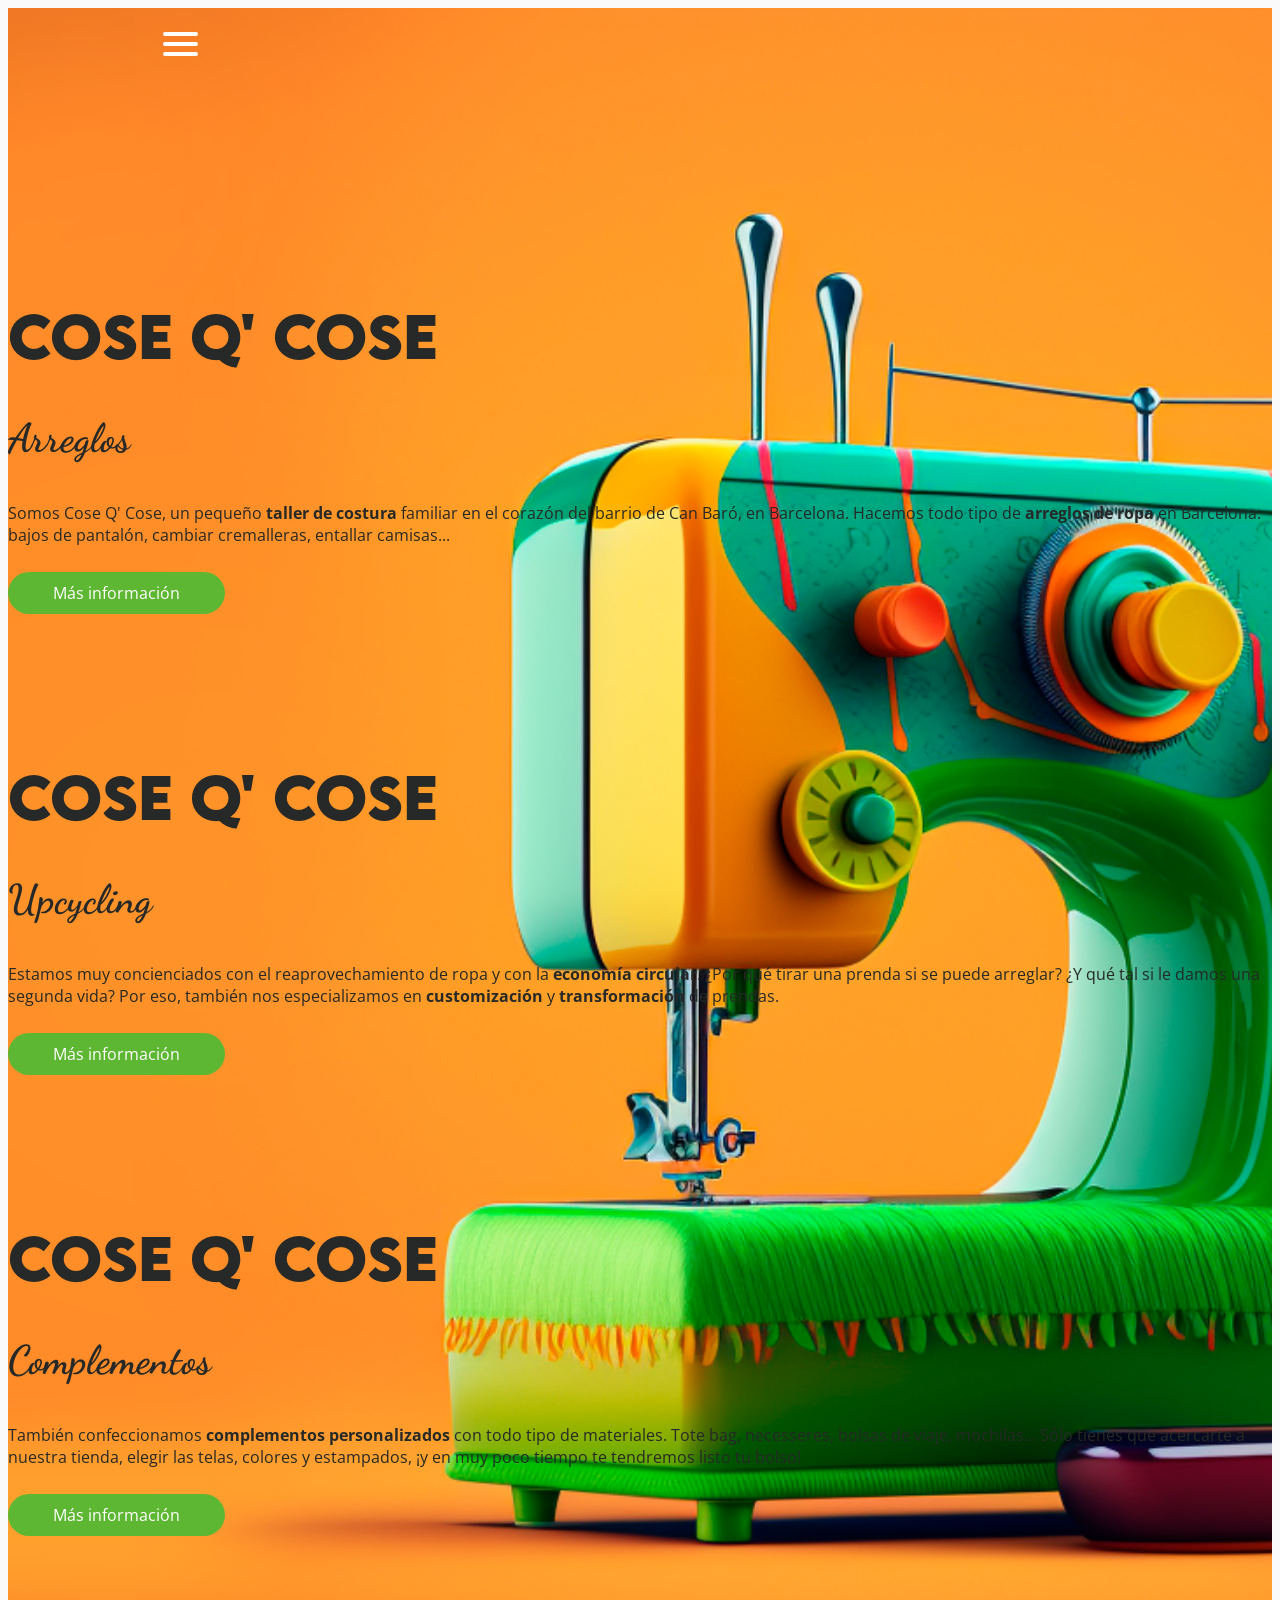
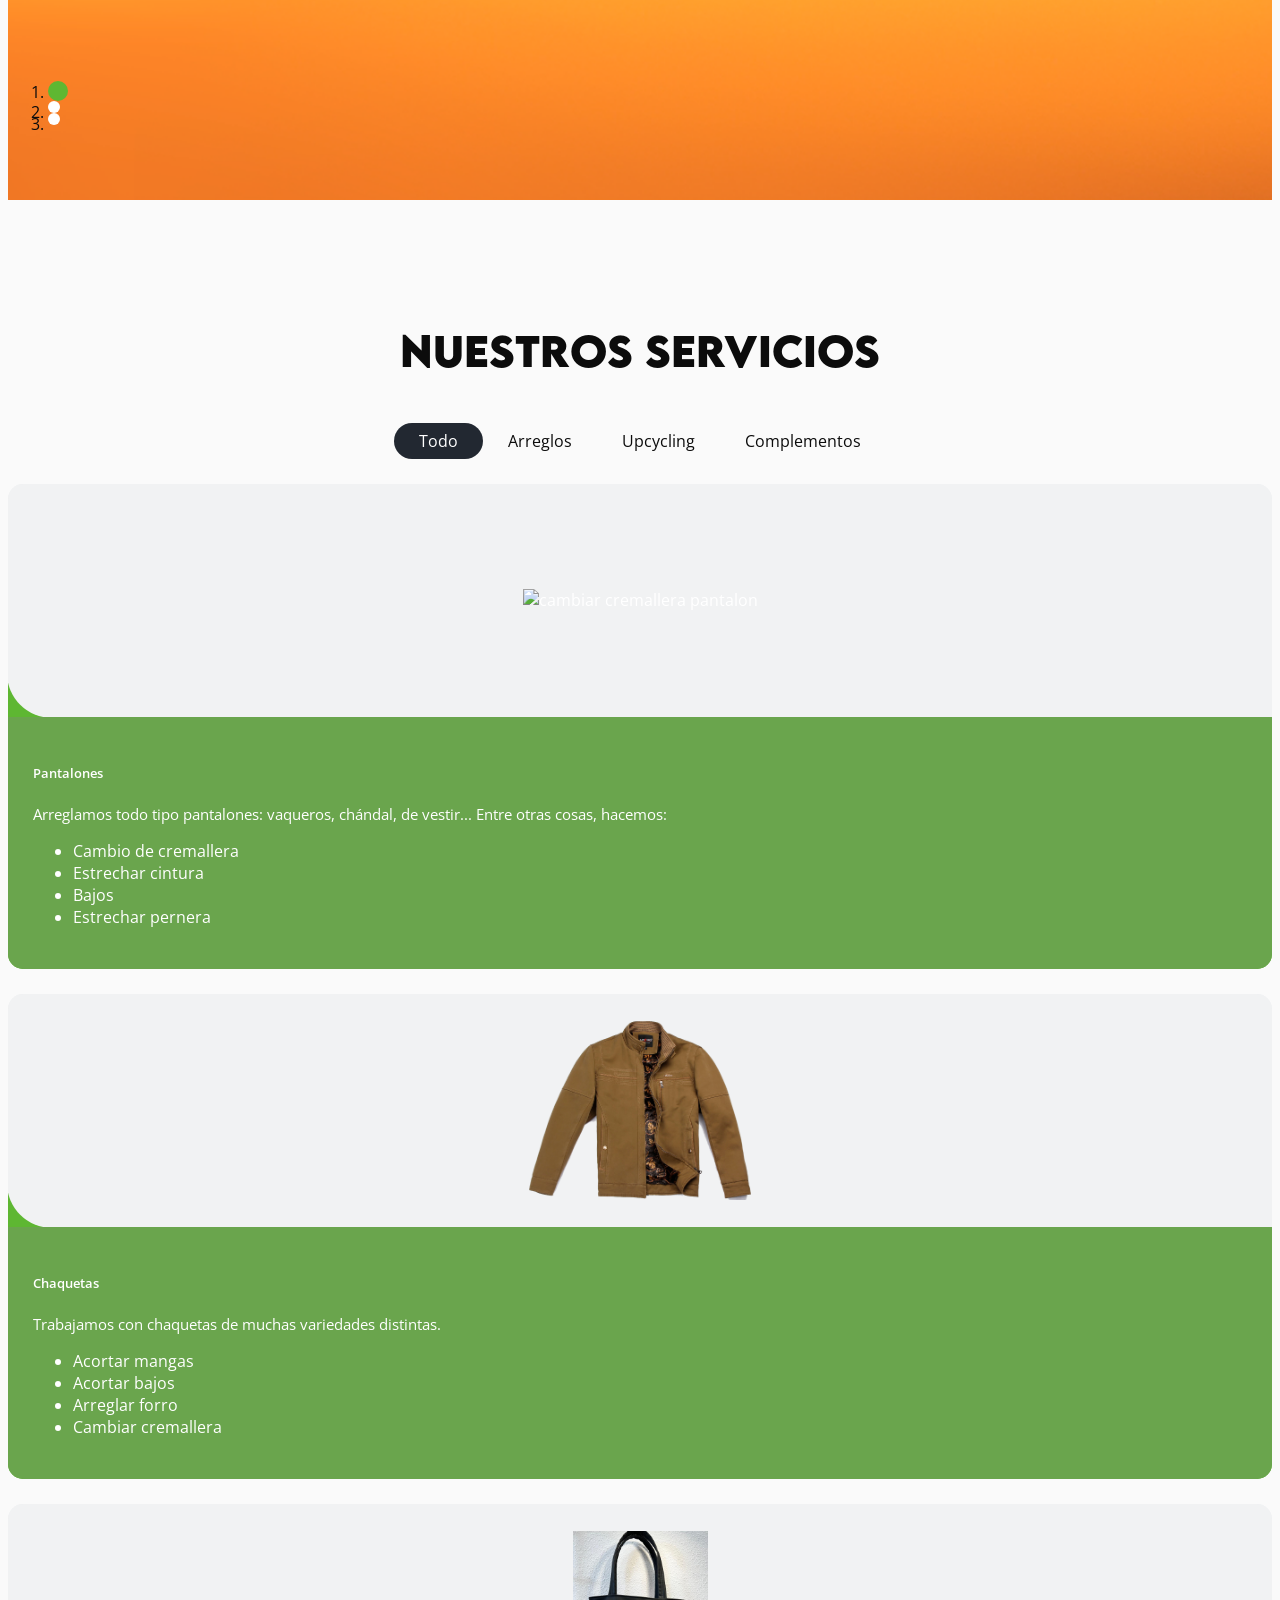
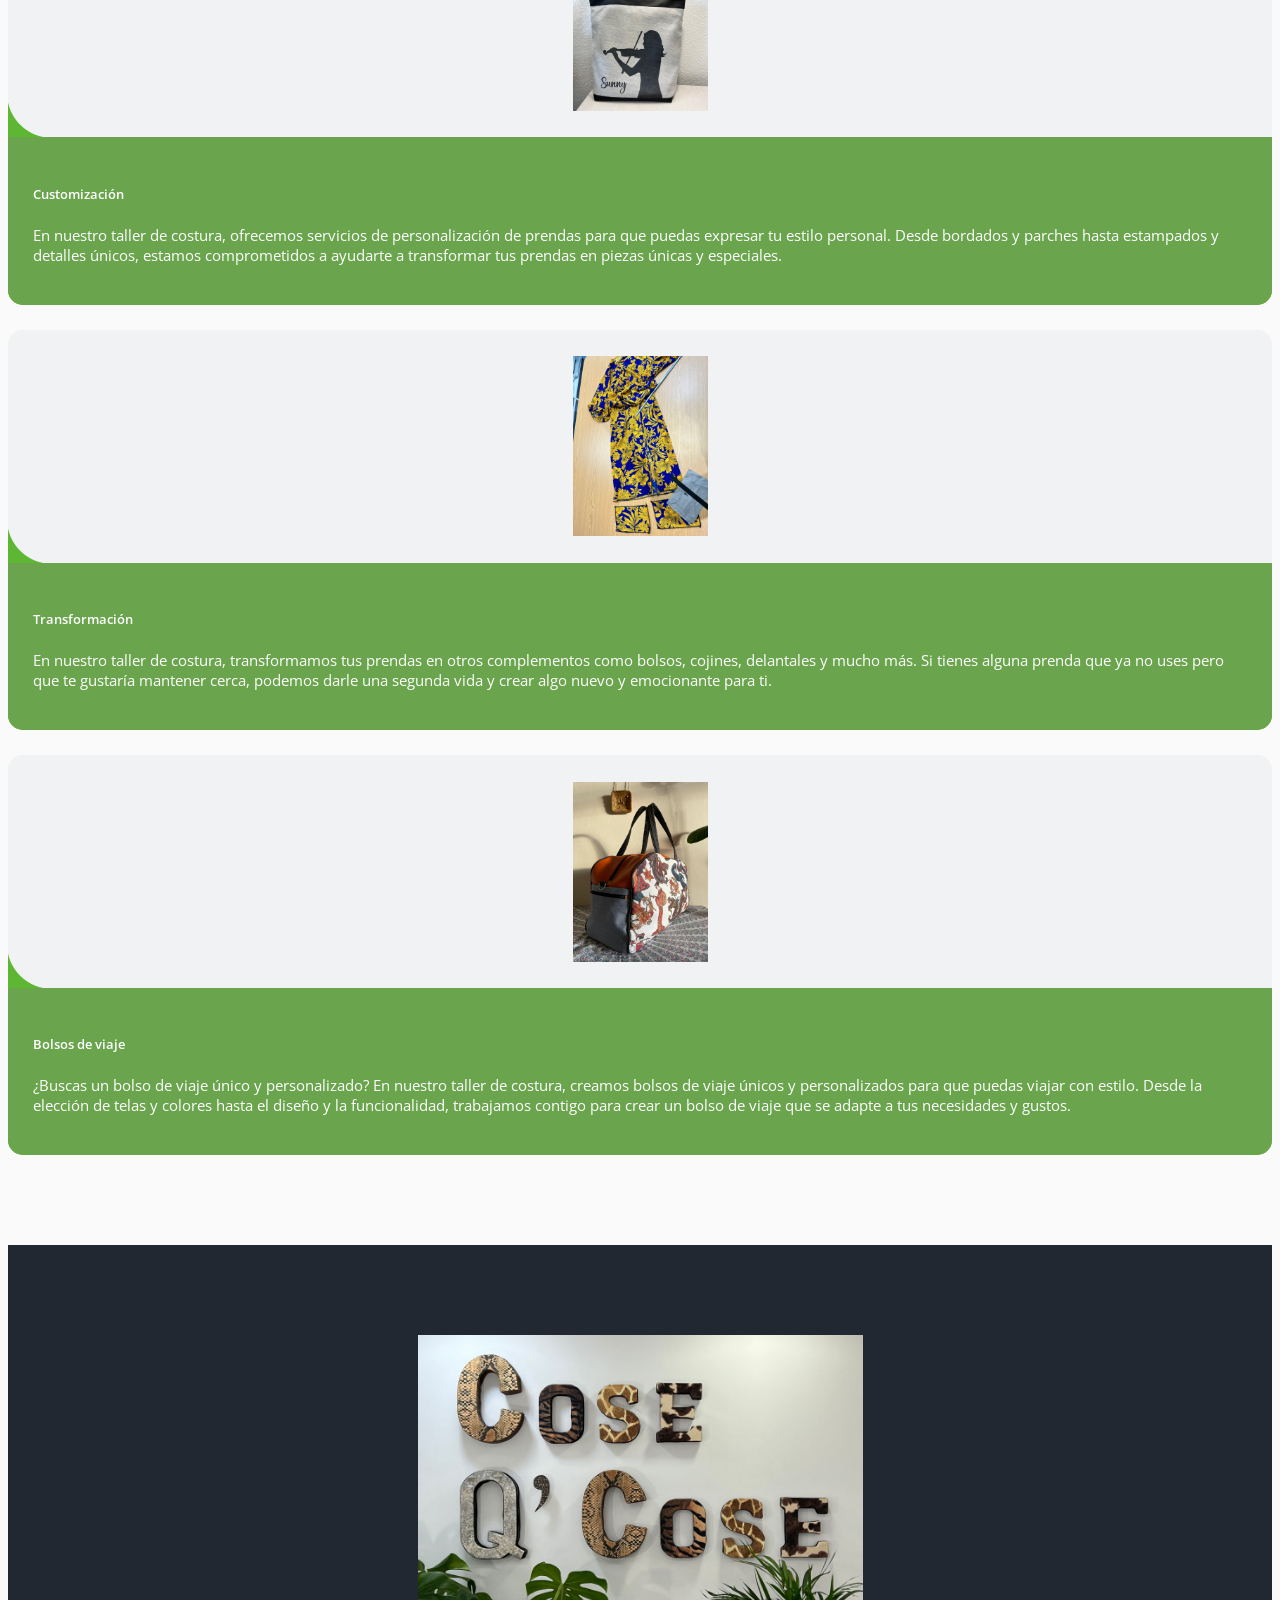
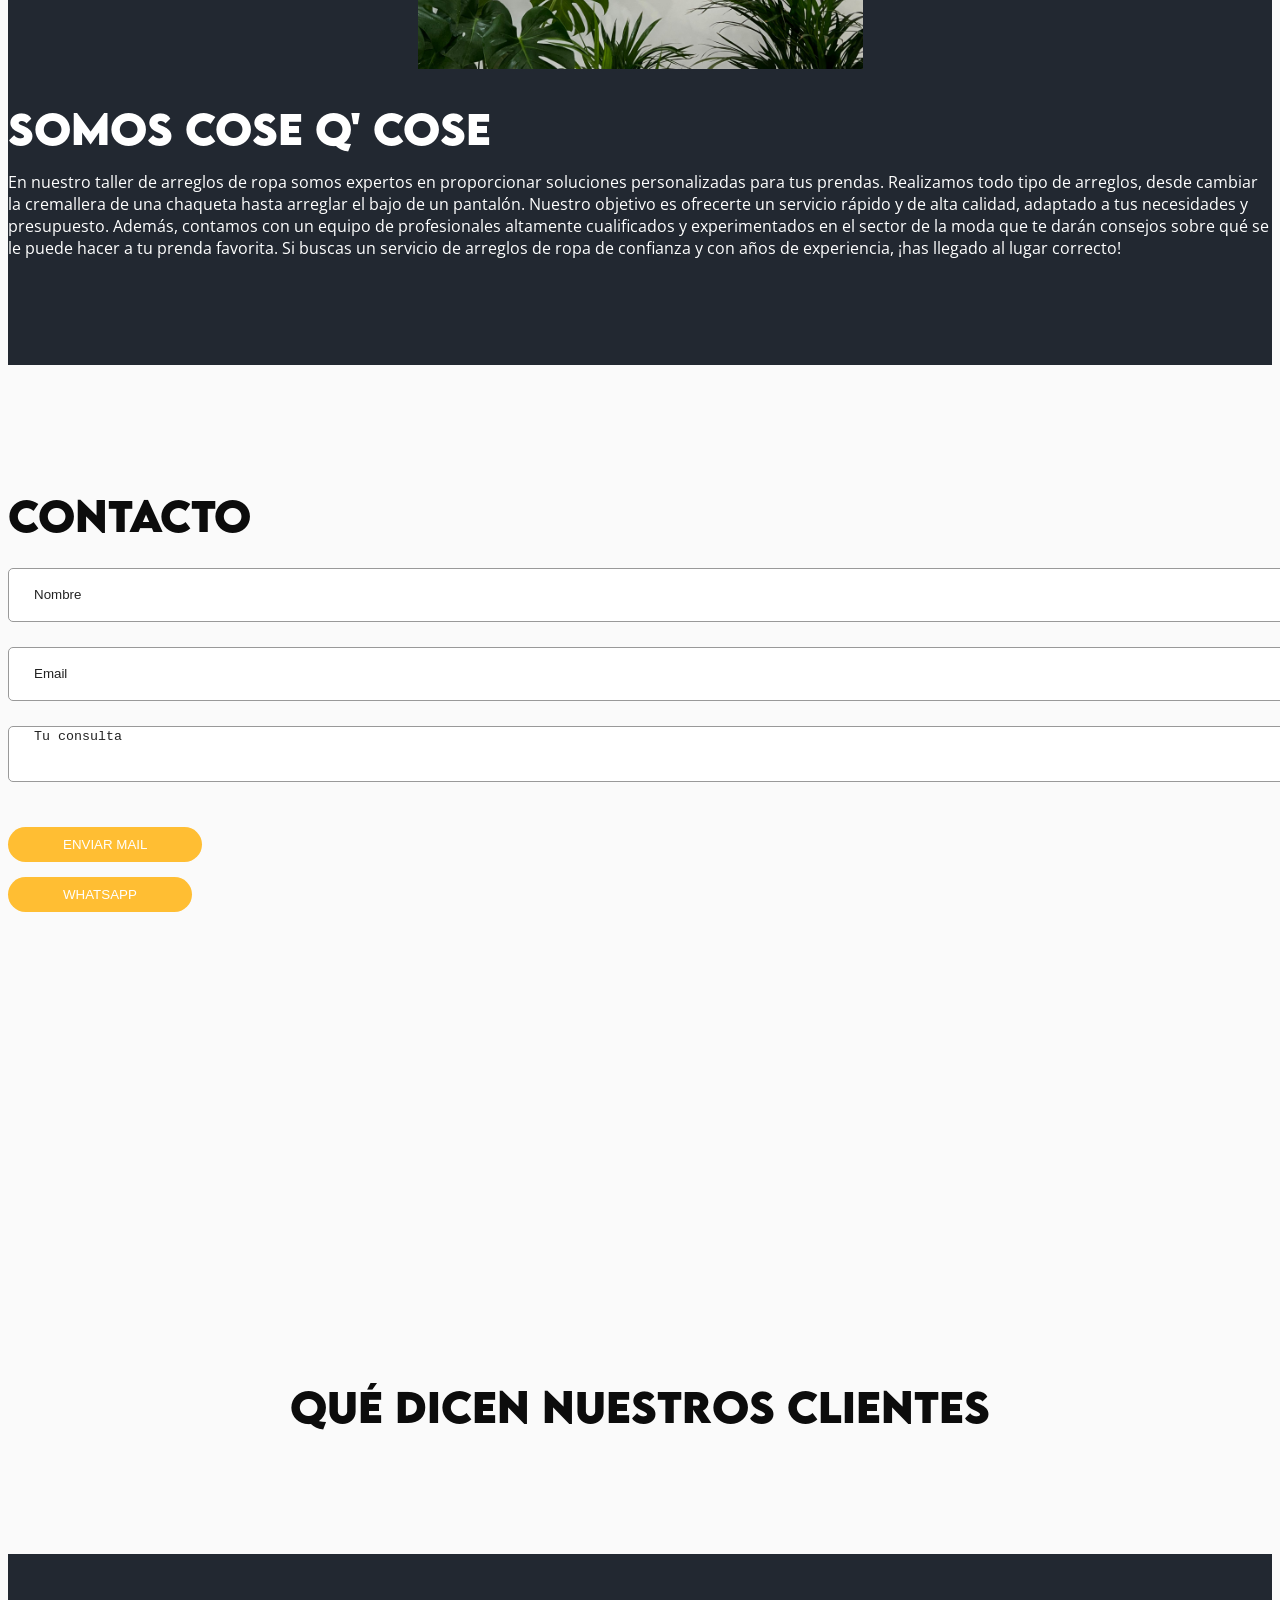
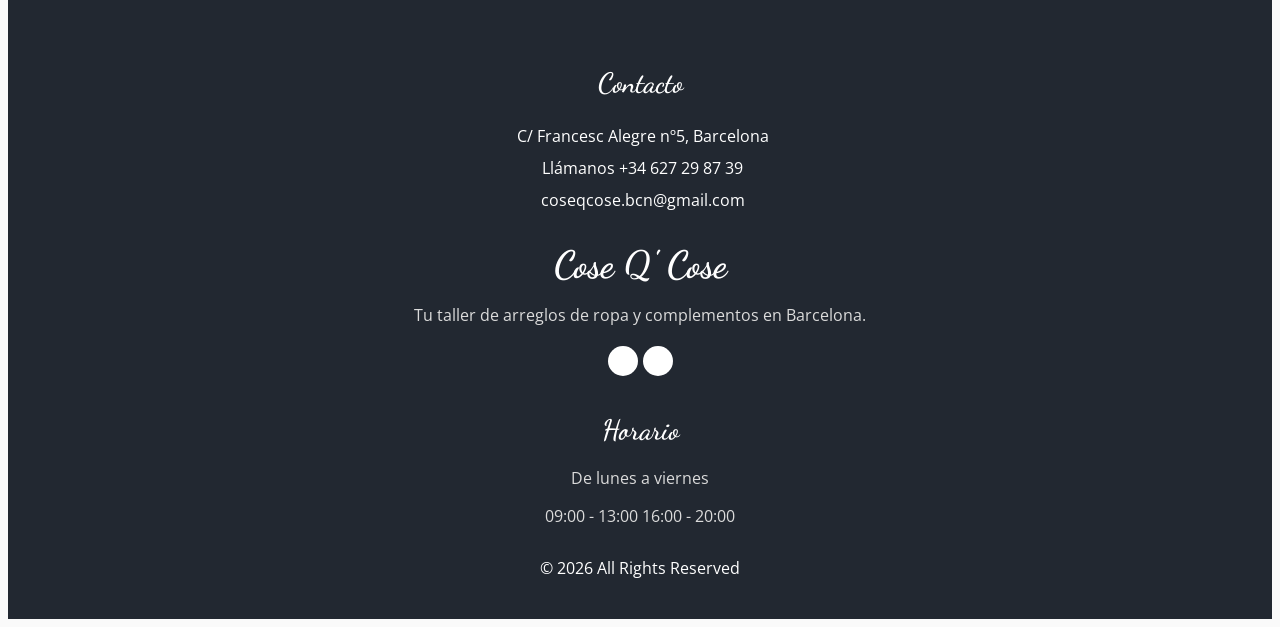
==== index.html @ 4830b3f6 "changes" ====
<!DOCTYPE html>
<html>

<head>
  <!-- Basic -->
  <meta charset="utf-8" />
  <meta http-equiv="X-UA-Compatible" content="IE=edge" />
  <!-- Mobile Metas -->
  <meta name="viewport" content="width=device-width, initial-scale=1, shrink-to-fit=no" />
  <!-- Site Metas -->
  <meta property="og:site_name" content="Arreglos de ropa">
  <meta name="keywords" content="taller de arreglos de ropa, costura, confección de prendas, arreglo de prendas, Barcelona, upcycling, customizacion" />
  <meta name="description" content="Tu taller costura familiar en Can Baró, Barcelona. Hacemos todo tipo de arreglos, customizamos prendas, y creamos regalos personalizados">
  <meta property="og:description" content="Bienvenidos a nuestro taller de arreglos de ropa, donde ofrecemos servicios de costura y customizació de prendas a medida. ¡Visítanos para conocer nuestros servicios!">
  <!-- FAVICON PERSONALIZADO
  <link rel="shortcut icon" href="images/favicon.png" type="">
  -->
  <!-- FAVICON EMOJI-->
  <link rel="icon" href="data:image/svg+xml,<svg xmlns=%22http://www.w3.org/2000/svg%22 viewBox=%220 0 100 100%22><text y=%22.9em%22 font-size=%2290%22>✂️</text></svg>">

  <title> Cose Q' Cose - arreglos de ropa</title>

  <!-- bootstrap core css -->
  <link rel="stylesheet" type="text/css" href="css/bootstrap.css" />

  <!--owl slider stylesheet -->
  <link rel="stylesheet" type="text/css" href="https://cdnjs.cloudflare.com/ajax/libs/OwlCarousel2/2.3.4/assets/owl.carousel.min.css" />
  <!-- nice select  -->
  <link rel="stylesheet" href="https://cdnjs.cloudflare.com/ajax/libs/jquery-nice-select/1.1.0/css/nice-select.min.css" integrity="sha512-CruCP+TD3yXzlvvijET8wV5WxxEh5H8P4cmz0RFbKK6FlZ2sYl3AEsKlLPHbniXKSrDdFewhbmBK5skbdsASbQ==" crossorigin="anonymous" />
  <!-- font awesome style -->
  <link href="css/font-awesome.min.css" rel="stylesheet" />

  <!-- Custom styles for this template -->
  <link href="css/style.css" rel="stylesheet" />
  <!-- responsive style -->
  <link href="css/responsive.css" rel="stylesheet" />

</head>

<body>

  <div class="hero_area">
    <div class="bg-box">
      <img src="images/maqu_coser2.png" alt="">
    </div>
    <!-- header section strats -->
    <header class="header_section">
      <div class="container">
        <nav class="navbar navbar-expand-lg custom_nav-container ">
          <a class="navbar-brand" href="index.html">
            <span>
              Cose Q' Cose
            </span>
          </a>

          <button class="navbar-toggler" type="button" data-toggle="collapse" data-target="#navbarSupportedContent" aria-controls="navbarSupportedContent" aria-expanded="false" aria-label="Toggle navigation">
            <span class=""> </span>
          </button>

          <div class="collapse navbar-collapse" id="navbarSupportedContent">
            <ul class="navbar-nav  mx-auto ">
              <li class="nav-item active">
                <a class="nav-link" href="index.html">Inicio<span class="sr-only">(current)</span></a>
              </li>
              <li class="nav-item">
                <a class="nav-link" href="#servicios">Servicios</a>
              </li>
              <li class="nav-item">
                <a class="nav-link" href="#sobre_nosotros">Sobre nosotros</a>
              </li>
              <li class="nav-item">
                <a class="nav-link" href="#contacto">Contacto</a>
              </li>
            </ul>
            <!--div class="user_option">
              <a href="" class="user_link">
                <i class="fa fa-user" aria-hidden="true"></i>
              </a>
              <a class="cart_link" href="#">
                <svg version="1.1" id="Capa_1" xmlns="http://www.w3.org/2000/svg" xmlns:xlink="http://www.w3.org/1999/xlink" x="0px" y="0px" viewBox="0 0 456.029 456.029" style="enable-background:new 0 0 456.029 456.029;" xml:space="preserve">
                  <g>
                    <g>
                      <path d="M345.6,338.862c-29.184,0-53.248,23.552-53.248,53.248c0,29.184,23.552,53.248,53.248,53.248
                   c29.184,0,53.248-23.552,53.248-53.248C398.336,362.926,374.784,338.862,345.6,338.862z" />
                    </g>
                  </g>
                  <g>
                    <g>
                      <path d="M439.296,84.91c-1.024,0-2.56-0.512-4.096-0.512H112.64l-5.12-34.304C104.448,27.566,84.992,10.67,61.952,10.67H20.48
                   C9.216,10.67,0,19.886,0,31.15c0,11.264,9.216,20.48,20.48,20.48h41.472c2.56,0,4.608,2.048,5.12,4.608l31.744,216.064
                   c4.096,27.136,27.648,47.616,55.296,47.616h212.992c26.624,0,49.664-18.944,55.296-45.056l33.28-166.4
                   C457.728,97.71,450.56,86.958,439.296,84.91z" />
                    </g>
                  </g>
                  <g>
                    <g>
                      <path d="M215.04,389.55c-1.024-28.16-24.576-50.688-52.736-50.688c-29.696,1.536-52.224,26.112-51.2,55.296
                   c1.024,28.16,24.064,50.688,52.224,50.688h1.024C193.536,443.31,216.576,418.734,215.04,389.55z" />
                    </g>
                  </g>
                  <g>
                  </g>
                  <g>
                  </g>
                  <g>
                  </g>
                  <g>
                  </g>
                  <g>
                  </g>
                  <g>
                  </g>
                  <g>
                  </g>
                  <g>
                  </g>
                  <g>
                  </g>
                  <g>
                  </g>
                  <g>
                  </g>
                  <g>
                  </g>
                  <g>
                  </g>
                  <g>
                  </g>
                  <g>
                  </g>
                </svg>
              </a>
              <form class="form-inline">
                <button class="btn  my-2 my-sm-0 nav_search-btn" type="submit">
                  <i class="fa fa-search" aria-hidden="true"></i>
                </button>
              </form>
              <a href="" class="order_online">
                Order Online
              </a>
            </div-->
          </div>
        </nav>
      </div>
    </header>
    <!-- end header section -->
    <!-- slider section -->
    <section class="slider_section layout_padding-bottom">
      <div id="customCarousel1" class="carousel slide" data-ride="carousel">
        <div class="carousel-inner">
          <div class="carousel-item active">
            <div class="container ">
              <div class="row">
                <div class="col-md-7 col-lg-5 ">
                  <div class="detail-box">
                    <h1>
                      Cose Q' Cose
                    </h1>
                    <h3>
                      Arreglos
                    </h3>
                    <p>
                      Somos Cose Q' Cose, un pequeño <strong>taller de costura</strong> familiar 
                      en el corazón del barrio de Can Baró, en Barcelona. Hacemos todo tipo de 
                      <strong>arreglos de ropa</strong> en Barcelona:
                      bajos de pantalón, cambiar cremalleras, entallar camisas...
                    </p>
                    <div class="btn-box">
                      <a href="#servicios" class="btn1">
                       Más información
                      </a>
                    </div>
                  </div>
                </div>
              </div>
            </div>
          </div>
          <div class="carousel-item ">
            <div class="container ">
              <div class="row">
                <div class="col-md-7 col-lg-5 ">
                  <div class="detail-box">
                    <h1>
                      Cose Q' Cose
                    </h1>
                    <h3>
                      Upcycling
                    </h3>
                    <p>
                      Estamos muy concienciados con el reaprovechamiento de ropa y con la <strong>economía circular</strong>.
                      ¿Por qué tirar una prenda si se puede arreglar? ¿Y qué tal si le damos una segunda
                      vida? Por eso, también nos especializamos en <strong>customización</strong> y 
                      <strong>transformación</strong> de prendas.
                    </p>
                    <div class="btn-box">
                      <a href="#servicios" class="btn1">
                        Más información
                      </a>
                    </div>
                  </div>
                </div>
              </div>
            </div>
          </div>
          <div class="carousel-item">
            <div class="container ">
              <div class="row">
                <div class="col-md-7 col-lg-5 ">
                  <div class="detail-box">
                    <h1>
                      Cose Q' Cose
                    </h1>
                    <h3>
                      Complementos
                    </h3>
                    <p>
                      También confeccionamos <strong>complementos personalizados</strong> con todo tipo
                      de materiales. Tote bag, necesseres, bolsas de viaje, mochilas... 
                      Sólo tienes que acercarte a nuestra tienda, elegir las telas, colores y 
                      estampados, ¡y en muy poco tiempo te tendremos listo tu bolso!
                    </p>
                    <div class="btn-box">
                      <a href="#servicios" class="btn1">
                        Más información
                      </a>
                    </div>
                  </div>
                </div>
              </div>
            </div>
          </div>
        </div>
        <div class="container">
          <ol class="carousel-indicators">
            <li data-target="#customCarousel1" data-slide-to="0" class="active"></li>
            <li data-target="#customCarousel1" data-slide-to="1"></li>
            <li data-target="#customCarousel1" data-slide-to="2"></li>
          </ol>
        </div>
      </div>

    </section>
    <!-- end slider section -->
  </div>

  <!-- offer section

  <section class="offer_section layout_padding-bottom">
    <div class="offer_container">
      <div class="container ">
        <div class="row">
          <div class="col-md-6  ">
            <div class="box ">
              <div class="img-box">
                <img src="images/o1.jpg" alt="">
              </div>
              <div class="detail-box">
                <h5>
                  Tasty Thursdays
                </h5>
                <h6>
                  <span>20%</span> Off
                </h6>
                <a href="">
                  Order Now <svg version="1.1" id="Capa_1" xmlns="http://www.w3.org/2000/svg" xmlns:xlink="http://www.w3.org/1999/xlink" x="0px" y="0px" viewBox="0 0 456.029 456.029" style="enable-background:new 0 0 456.029 456.029;" xml:space="preserve">
                    <g>
                      <g>
                        <path d="M345.6,338.862c-29.184,0-53.248,23.552-53.248,53.248c0,29.184,23.552,53.248,53.248,53.248
                     c29.184,0,53.248-23.552,53.248-53.248C398.336,362.926,374.784,338.862,345.6,338.862z" />
                      </g>
                    </g>
                    <g>
                      <g>
                        <path d="M439.296,84.91c-1.024,0-2.56-0.512-4.096-0.512H112.64l-5.12-34.304C104.448,27.566,84.992,10.67,61.952,10.67H20.48
                     C9.216,10.67,0,19.886,0,31.15c0,11.264,9.216,20.48,20.48,20.48h41.472c2.56,0,4.608,2.048,5.12,4.608l31.744,216.064
                     c4.096,27.136,27.648,47.616,55.296,47.616h212.992c26.624,0,49.664-18.944,55.296-45.056l33.28-166.4
                     C457.728,97.71,450.56,86.958,439.296,84.91z" />
                      </g>
                    </g>
                    <g>
                      <g>
                        <path d="M215.04,389.55c-1.024-28.16-24.576-50.688-52.736-50.688c-29.696,1.536-52.224,26.112-51.2,55.296
                     c1.024,28.16,24.064,50.688,52.224,50.688h1.024C193.536,443.31,216.576,418.734,215.04,389.55z" />
                      </g>
                    </g>
                    <g>
                    </g>
                    <g>
                    </g>
                    <g>
                    </g>
                    <g>
                    </g>
                    <g>
                    </g>
                    <g>
                    </g>
                    <g>
                    </g>
                    <g>
                    </g>
                    <g>
                    </g>
                    <g>
                    </g>
                    <g>
                    </g>
                    <g>
                    </g>
                    <g>
                    </g>
                    <g>
                    </g>
                    <g>
                    </g>
                  </svg>
                </a>
              </div>
            </div>
          </div>
          <div class="col-md-6  ">
            <div class="box ">
              <div class="img-box">
                <img src="images/o2.jpg" alt="">
              </div>
              <div class="detail-box">
                <h5>
                  Pizza Days
                </h5>
                <h6>
                  <span>15%</span> Off
                </h6>
                <a href="">
                  Order Now <svg version="1.1" id="Capa_1" xmlns="http://www.w3.org/2000/svg" xmlns:xlink="http://www.w3.org/1999/xlink" x="0px" y="0px" viewBox="0 0 456.029 456.029" style="enable-background:new 0 0 456.029 456.029;" xml:space="preserve">
                    <g>
                      <g>
                        <path d="M345.6,338.862c-29.184,0-53.248,23.552-53.248,53.248c0,29.184,23.552,53.248,53.248,53.248
                     c29.184,0,53.248-23.552,53.248-53.248C398.336,362.926,374.784,338.862,345.6,338.862z" />
                      </g>
                    </g>
                    <g>
                      <g>
                        <path d="M439.296,84.91c-1.024,0-2.56-0.512-4.096-0.512H112.64l-5.12-34.304C104.448,27.566,84.992,10.67,61.952,10.67H20.48
                     C9.216,10.67,0,19.886,0,31.15c0,11.264,9.216,20.48,20.48,20.48h41.472c2.56,0,4.608,2.048,5.12,4.608l31.744,216.064
                     c4.096,27.136,27.648,47.616,55.296,47.616h212.992c26.624,0,49.664-18.944,55.296-45.056l33.28-166.4
                     C457.728,97.71,450.56,86.958,439.296,84.91z" />
                      </g>
                    </g>
                    <g>
                      <g>
                        <path d="M215.04,389.55c-1.024-28.16-24.576-50.688-52.736-50.688c-29.696,1.536-52.224,26.112-51.2,55.296
                     c1.024,28.16,24.064,50.688,52.224,50.688h1.024C193.536,443.31,216.576,418.734,215.04,389.55z" />
                      </g>
                    </g>
                    <g>
                    </g>
                    <g>
                    </g>
                    <g>
                    </g>
                    <g>
                    </g>
                    <g>
                    </g>
                    <g>
                    </g>
                    <g>
                    </g>
                    <g>
                    </g>
                    <g>
                    </g>
                    <g>
                    </g>
                    <g>
                    </g>
                    <g>
                    </g>
                    <g>
                    </g>
                    <g>
                    </g>
                    <g>
                    </g>
                  </svg>
                </a>
              </div>
            </div>
          </div>
        </div>
      </div>
    </div>
  </section>

  end offer section -->

  <!-- food section -->

  <section id="servicios" class="food_section layout_padding-bottom layout_padding-top">
    <div class="container">
      <div class="heading_container heading_center">
        <h2>
          Nuestros servicios
        </h2>
      </div>

      <ul class="filters_menu">
        <li class="active" data-filter="*">Todo</li>
        <li data-filter=".arreglos">Arreglos</li>
        <li data-filter=".upcycling">Upcycling</li>
        <li data-filter=".complementos">Complementos</li>
      </ul>

      <div class="filters-content">
        <div class="row grid">
          <div class="col-sm-6 col-lg-4 all arreglos">
            <div class="box">
              <div>
                <div class="img-box">
                  <img src="images/jeans.png" alt="cambiar cremallera pantalon">
                </div>
                <div class="detail-box">
                  <h5>
                    Pantalones
                  </h5>
                  <p>
                    Arreglamos todo tipo pantalones: vaqueros, chándal, de vestir... Entre otras cosas, hacemos:
                    <ul>
                      <li>Cambio de cremallera</li>
                      <li>Estrechar cintura</li>
                      <li>Bajos</li>
                      <li>Estrechar pernera</li>
                    </ul>
                  </p>
                  </p>
                  </p>
                  </p>
                  </p>
                  <!--<div class="options">
                    <h6>
                      $20
                    </h6>
                    <a href="">
                      <svg version="1.1" id="Capa_1" xmlns="http://www.w3.org/2000/svg" xmlns:xlink="http://www.w3.org/1999/xlink" x="0px" y="0px" viewBox="0 0 456.029 456.029" style="enable-background:new 0 0 456.029 456.029;" xml:space="preserve">
                        <g>
                          <g>
                            <path d="M345.6,338.862c-29.184,0-53.248,23.552-53.248,53.248c0,29.184,23.552,53.248,53.248,53.248
                         c29.184,0,53.248-23.552,53.248-53.248C398.336,362.926,374.784,338.862,345.6,338.862z" />
                          </g>
                        </g>
                        <g>
                          <g>
                            <path d="M439.296,84.91c-1.024,0-2.56-0.512-4.096-0.512H112.64l-5.12-34.304C104.448,27.566,84.992,10.67,61.952,10.67H20.48
                         C9.216,10.67,0,19.886,0,31.15c0,11.264,9.216,20.48,20.48,20.48h41.472c2.56,0,4.608,2.048,5.12,4.608l31.744,216.064
                         c4.096,27.136,27.648,47.616,55.296,47.616h212.992c26.624,0,49.664-18.944,55.296-45.056l33.28-166.4
                         C457.728,97.71,450.56,86.958,439.296,84.91z" />
                          </g>
                        </g>
                        <g>
                          <g>
                            <path d="M215.04,389.55c-1.024-28.16-24.576-50.688-52.736-50.688c-29.696,1.536-52.224,26.112-51.2,55.296
                         c1.024,28.16,24.064,50.688,52.224,50.688h1.024C193.536,443.31,216.576,418.734,215.04,389.55z" />
                          </g>
                        </g>
                        <g>
                        </g>
                        <g>
                        </g>
                        <g>
                        </g>
                        <g>
                        </g>
                        <g>
                        </g>
                        <g>
                        </g>
                        <g>
                        </g>
                        <g>
                        </g>
                        <g>
                        </g>
                        <g>
                        </g>
                        <g>
                        </g>
                        <g>
                        </g>
                        <g>
                        </g>
                        <g>
                        </g>
                        <g>
                        </g>
                      </svg>
                    </a>
                  </div>-->
                </div>
              </div>
            </div>
          </div>
          <div class="col-sm-6 col-lg-4 all arreglos">
            <div class="box">
              <div>
                <div class="img-box">
                  <img src="images/jacket.png" alt="arreglar cremallera chaqueta">
                </div>
                <div class="detail-box">
                  <h5>
                    Chaquetas
                  </h5>
                  <p>
                    Trabajamos con chaquetas de  muchas variedades distintas. 
                    <ul>
                      <li>Acortar mangas</li>
                      <li>Acortar bajos</li>
                      <li>Arreglar forro</li>
                      <li>Cambiar cremallera</li>
                    </ul>
                  </p>
                  <!--<div class="options">
                    <h6>
                      $15
                    </h6>
                    <a href="">
                      <svg version="1.1" id="Capa_1" xmlns="http://www.w3.org/2000/svg" xmlns:xlink="http://www.w3.org/1999/xlink" x="0px" y="0px" viewBox="0 0 456.029 456.029" style="enable-background:new 0 0 456.029 456.029;" xml:space="preserve">
                        <g>
                          <g>
                            <path d="M345.6,338.862c-29.184,0-53.248,23.552-53.248,53.248c0,29.184,23.552,53.248,53.248,53.248
                         c29.184,0,53.248-23.552,53.248-53.248C398.336,362.926,374.784,338.862,345.6,338.862z" />
                          </g>
                        </g>
                        <g>
                          <g>
                            <path d="M439.296,84.91c-1.024,0-2.56-0.512-4.096-0.512H112.64l-5.12-34.304C104.448,27.566,84.992,10.67,61.952,10.67H20.48
                         C9.216,10.67,0,19.886,0,31.15c0,11.264,9.216,20.48,20.48,20.48h41.472c2.56,0,4.608,2.048,5.12,4.608l31.744,216.064
                         c4.096,27.136,27.648,47.616,55.296,47.616h212.992c26.624,0,49.664-18.944,55.296-45.056l33.28-166.4
                         C457.728,97.71,450.56,86.958,439.296,84.91z" />
                          </g>
                        </g>
                        <g>
                          <g>
                            <path d="M215.04,389.55c-1.024-28.16-24.576-50.688-52.736-50.688c-29.696,1.536-52.224,26.112-51.2,55.296
                         c1.024,28.16,24.064,50.688,52.224,50.688h1.024C193.536,443.31,216.576,418.734,215.04,389.55z" />
                          </g>
                        </g>
                        <g>
                        </g>
                        <g>
                        </g>
                        <g>
                        </g>
                        <g>
                        </g>
                        <g>
                        </g>
                        <g>
                        </g>
                        <g>
                        </g>
                        <g>
                        </g>
                        <g>
                        </g>
                        <g>
                        </g>
                        <g>
                        </g>
                        <g>
                        </g>
                        <g>
                        </g>
                        <g>
                        </g>
                        <g>
                        </g>
                      </svg>
                    </a>
                  </div> -->
                </div>
              </div>
            </div>
          </div>
          <div class="col-sm-6 col-lg-4 all upcycling">
            <div class="box">
              <div>
                <div class="img-box">
                  <img src="images/sunny2.jpg" alt="">
                </div>
                <div class="detail-box">
                  <h5>
                    Customización
                  </h5>
                  <p>
                    En nuestro taller de costura, ofrecemos servicios de personalización
                     de prendas para que puedas expresar tu estilo personal. Desde bordados 
                     y parches hasta estampados y detalles únicos, estamos comprometidos a 
                     ayudarte a transformar tus prendas en piezas únicas y especiales.
                  </p>
                  <!--<div class="options">
                    <h6>
                      $17
                    </h6>
                    <a href="">
                      <svg version="1.1" id="Capa_1" xmlns="http://www.w3.org/2000/svg" xmlns:xlink="http://www.w3.org/1999/xlink" x="0px" y="0px" viewBox="0 0 456.029 456.029" style="enable-background:new 0 0 456.029 456.029;" xml:space="preserve">
                        <g>
                          <g>
                            <path d="M345.6,338.862c-29.184,0-53.248,23.552-53.248,53.248c0,29.184,23.552,53.248,53.248,53.248
                         c29.184,0,53.248-23.552,53.248-53.248C398.336,362.926,374.784,338.862,345.6,338.862z" />
                          </g>
                        </g>
                        <g>
                          <g>
                            <path d="M439.296,84.91c-1.024,0-2.56-0.512-4.096-0.512H112.64l-5.12-34.304C104.448,27.566,84.992,10.67,61.952,10.67H20.48
                         C9.216,10.67,0,19.886,0,31.15c0,11.264,9.216,20.48,20.48,20.48h41.472c2.56,0,4.608,2.048,5.12,4.608l31.744,216.064
                         c4.096,27.136,27.648,47.616,55.296,47.616h212.992c26.624,0,49.664-18.944,55.296-45.056l33.28-166.4
                         C457.728,97.71,450.56,86.958,439.296,84.91z" />
                          </g>
                        </g>
                        <g>
                          <g>
                            <path d="M215.04,389.55c-1.024-28.16-24.576-50.688-52.736-50.688c-29.696,1.536-52.224,26.112-51.2,55.296
                         c1.024,28.16,24.064,50.688,52.224,50.688h1.024C193.536,443.31,216.576,418.734,215.04,389.55z" />
                          </g>
                        </g>
                        <g>
                        </g>
                        <g>
                        </g>
                        <g>
                        </g>
                        <g>
                        </g>
                        <g>
                        </g>
                        <g>
                        </g>
                        <g>
                        </g>
                        <g>
                        </g>
                        <g>
                        </g>
                        <g>
                        </g>
                        <g>
                        </g>
                        <g>
                        </g>
                        <g>
                        </g>
                        <g>
                        </g>
                        <g>
                        </g>
                      </svg>
                    </a>
                  </div>-->
                </div>
              </div>
            </div>
          </div>
          <div class="col-sm-6 col-lg-4 all upcycling">
            <div class="box">
              <div>
                <div class="img-box">
                  <img src="images/vestido.jpg" alt="">
                </div>
                <div class="detail-box">
                  <h5>
                    Transformación
                  </h5>
                  <p>
                    En nuestro taller de costura, transformamos tus prendas en otros 
                    complementos como bolsos, cojines, delantales y mucho más. Si tienes 
                    alguna prenda que ya no uses pero que te gustaría mantener cerca, 
                    podemos darle una segunda vida y crear algo nuevo y emocionante para ti.
                  </p>
                  <!--<div class="options">
                    <h6>
                      $18
                    </h6>
                    <a href="">
                      <svg version="1.1" id="Capa_1" xmlns="http://www.w3.org/2000/svg" xmlns:xlink="http://www.w3.org/1999/xlink" x="0px" y="0px" viewBox="0 0 456.029 456.029" style="enable-background:new 0 0 456.029 456.029;" xml:space="preserve">
                        <g>
                          <g>
                            <path d="M345.6,338.862c-29.184,0-53.248,23.552-53.248,53.248c0,29.184,23.552,53.248,53.248,53.248
                         c29.184,0,53.248-23.552,53.248-53.248C398.336,362.926,374.784,338.862,345.6,338.862z" />
                          </g>
                        </g>
                        <g>
                          <g>
                            <path d="M439.296,84.91c-1.024,0-2.56-0.512-4.096-0.512H112.64l-5.12-34.304C104.448,27.566,84.992,10.67,61.952,10.67H20.48
                         C9.216,10.67,0,19.886,0,31.15c0,11.264,9.216,20.48,20.48,20.48h41.472c2.56,0,4.608,2.048,5.12,4.608l31.744,216.064
                         c4.096,27.136,27.648,47.616,55.296,47.616h212.992c26.624,0,49.664-18.944,55.296-45.056l33.28-166.4
                         C457.728,97.71,450.56,86.958,439.296,84.91z" />
                          </g>
                        </g>
                        <g>
                          <g>
                            <path d="M215.04,389.55c-1.024-28.16-24.576-50.688-52.736-50.688c-29.696,1.536-52.224,26.112-51.2,55.296
                         c1.024,28.16,24.064,50.688,52.224,50.688h1.024C193.536,443.31,216.576,418.734,215.04,389.55z" />
                          </g>
                        </g>
                        <g>
                        </g>
                        <g>
                        </g>
                        <g>
                        </g>
                        <g>
                        </g>
                        <g>
                        </g>
                        <g>
                        </g>
                        <g>
                        </g>
                        <g>
                        </g>
                        <g>
                        </g>
                        <g>
                        </g>
                        <g>
                        </g>
                        <g>
                        </g>
                        <g>
                        </g>
                        <g>
                        </g>
                        <g>
                        </g>
                      </svg>
                    </a>
                  </div>-->
                </div>
              </div>
            </div>
          </div>
          <div class="col-sm-6 col-lg-4 all complementos">
            <div class="box">
              <div>
                <div class="img-box">
                  <img src="images/dragones1.jpg" alt="">
                </div>
                <div class="detail-box">
                  <h5>
                    Bolsos de viaje
                  </h5>
                  <p>
                    ¿Buscas un bolso de viaje único y personalizado? En nuestro 
                    taller de costura, creamos bolsos de viaje únicos y personalizados 
                    para que puedas viajar con estilo. Desde la elección de telas y 
                    colores hasta el diseño y la funcionalidad, trabajamos contigo para 
                    crear un bolso de viaje que se adapte a tus necesidades y gustos.
                  </p>
                  <!--<div class="options">
                    <h6>
                      $10
                    </h6>
                    <a href="">
                      <svg version="1.1" id="Capa_1" xmlns="http://www.w3.org/2000/svg" xmlns:xlink="http://www.w3.org/1999/xlink" x="0px" y="0px" viewBox="0 0 456.029 456.029" style="enable-background:new 0 0 456.029 456.029;" xml:space="preserve">
                        <g>
                          <g>
                            <path d="M345.6,338.862c-29.184,0-53.248,23.552-53.248,53.248c0,29.184,23.552,53.248,53.248,53.248
                         c29.184,0,53.248-23.552,53.248-53.248C398.336,362.926,374.784,338.862,345.6,338.862z" />
                          </g>
                        </g>
                        <g>
                          <g>
                            <path d="M439.296,84.91c-1.024,0-2.56-0.512-4.096-0.512H112.64l-5.12-34.304C104.448,27.566,84.992,10.67,61.952,10.67H20.48
                         C9.216,10.67,0,19.886,0,31.15c0,11.264,9.216,20.48,20.48,20.48h41.472c2.56,0,4.608,2.048,5.12,4.608l31.744,216.064
                         c4.096,27.136,27.648,47.616,55.296,47.616h212.992c26.624,0,49.664-18.944,55.296-45.056l33.28-166.4
                         C457.728,97.71,450.56,86.958,439.296,84.91z" />
                          </g>
                        </g>
                        <g>
                          <g>
                            <path d="M215.04,389.55c-1.024-28.16-24.576-50.688-52.736-50.688c-29.696,1.536-52.224,26.112-51.2,55.296
                         c1.024,28.16,24.064,50.688,52.224,50.688h1.024C193.536,443.31,216.576,418.734,215.04,389.55z" />
                          </g>
                        </g>
                        <g>
                        </g>
                        <g>
                        </g>
                        <g>
                        </g>
                        <g>
                        </g>
                        <g>
                        </g>
                        <g>
                        </g>
                        <g>
                        </g>
                        <g>
                        </g>
                        <g>
                        </g>
                        <g>
                        </g>
                        <g>
                        </g>
                        <g>
                        </g>
                        <g>
                        </g>
                        <g>
                        </g>
                        <g>
                        </g>
                      </svg>
                    </a>
                  </div>-->
                </div>
              </div>
            </div>
          </div>
        </div>
      </div>
      <!--<div class="btn-box">
        <a href="">
          View More
        </a>
      </div>-->
    </div>
  </section>

  <!-- end food section -->

  <!-- about section -->

  <section id="sobre_nosotros" class="about_section layout_padding">
    <div class="container  ">

      <div class="row">
        <div class="col-md-6 ">
          <div class="img-box">
            <img src="images/mural.jpeg" alt="">
          </div>
        </div>
        <div class="col-md-6">
          <div class="detail-box">
            <div class="heading_container">
              <h2>
                Somos Cose Q' Cose
              </h2>
            </div>
            
              <p>
                En nuestro taller de arreglos de ropa somos expertos en proporcionar
                soluciones personalizadas para tus prendas. Realizamos todo tipo de 
                arreglos, desde cambiar la cremallera de una chaqueta hasta arreglar 
                el bajo de un pantalón. Nuestro objetivo es ofrecerte un servicio rápido 
                y de alta calidad, adaptado a tus necesidades y presupuesto. 
                Además, contamos con un equipo de profesionales altamente cualificados y 
                experimentados en el sector de la moda que te darán consejos sobre qué se le 
                puede hacer a tu prenda favorita. Si buscas un servicio de arreglos de ropa 
                de confianza y con años de experiencia, ¡has llegado al lugar correcto!
              </p>
            <!--a href="">
              Read More
            </a-->
          </div>
        </div>
      </div>
    </div>
  </section>

  <!-- end about section -->

  <!-- book section -->
  <section id="contacto" class="book_section layout_padding">
    <div class="container">
      <div class="heading_container">
        <h2>
          Contacto
        </h2>
      </div>
      <div class="row">
        <div class="col-md-6">
          <div class="form_container">
            <form action="https://formspree.io/f/mwkjabyv" method="POST">
              <div>
                <input type="text" class="form-control" placeholder="Nombre" />
              </div>
              <div>
                <input name="email" type="email" class="form-control" placeholder="Email"/>
              </div>
              <div>
                <textarea name="message" class="form-control" placeholder="Tu consulta" required></textarea>
              </div>
              <div class="row">
                <div class="btn_box col-md-">
                  <button type="submit">
                    Enviar mail
                  </button>
                </div>
              </div>
            </form>
            <a href="https://api.whatsapp.com/send?phone=+34627398739&text=Hola%21%20Quisiera%20m%C3%A1s%20informaci%C3%B3n%20sobre%20el%20taller." class="float" target="_blank">
              <button>
                Whatsapp
                <i class="fa fa-whatsapp my-float"></i>
              </button>
            </a>
          </div>
        </div>
        <div class="col-md-6">
          <div class="map_container ">
            <iframe src="https://www.google.com/maps/embed?pb=!1m18!1m12!1m3!1d2992.097921511269!2d2.1642376154155287!3d41.415392979261476!2m3!1f0!2f0!3f0!3m2!1i1024!2i768!4f13.1!3m3!1m2!1s0x12a4a334c4b5065f%3A0x6a502cec780a64cc!2sCose%20Q&#39;%20Cose!5e0!3m2!1sen!2ses!4v1680348215170!5m2!1sen!2ses" width="600" height="300" style="border:0;" allowfullscreen="" loading="lazy" referrerpolicy="no-referrer-when-downgrade"></iframe>
          </div>
        </div>
      </div>
    </div>
  </section>
  <!-- end book section -->

  <!-- client section -->

  <section class="client_section layout_padding-bottom">
    <div class="container">
      <div class="heading_container heading_center psudo_white_primary mb_45">
        <h2>
          Qué dicen nuestros clientes
        </h2>
      </div>
      <div class="carousel-wrap row ">
        <div class="owl-carousel client_owl-carousel">
          <div class="item">
            <div class="box">
              <div class="detail-box">
                <p>
                  Me enamoré de una chaqueta preciosa que diseñó él mismo y tuve que encargarle otra a medida. Un trato estupendo!

                </p>
                <h6>
                  Laura B.
                </h6>
              </div>
              <!--<div class="img-box">
                <img src="images/client1.jpg" alt="" class="box-img">
              </div>-->
            </div>
          </div>
          <div class="item">
            <div class="box">
              <div class="detail-box">
                <p>
                  Les pedí que me arreglaran la cremallera de mi chaqueta, y al día siguiente la tenía como nueva😍
                  Muy buen trato, muy buena gente y muy rápido!
                </p>
                <h6>
                  Marc S. R.
                </h6>
                
              </div>
              <!--<div class="img-box">
                <img src="images/client2.jpg" alt="" class="box-img">
              </div>-->
            </div>
            
          </div>
          <div class="item">
            <div class="box">
              <div class="detail-box">
                <p>
                  Son geniales y muy simpáticos.  Me hicieron varios arreglos y un bolso súper personalizado que encargué para
                  una amiga. Estoy muy contenta con el servicio y la atención.  Los recomiendo 100%
                </p>
                <h6>
                  Gisela Z.
                </h6>
                
              </div>
              <!--<div class="img-box">
                <img src="images/client2.jpg" alt="" class="box-img">
              </div>-->
            </div>
          </div>
          <div class="item">
            <div class="box">
              <div class="detail-box">
                <p>
                  Ahora tenemos una hermosa bolsa de maternidad para nuestra hija. Muy buena calidad y hecho con gran atención al detalle. Muy recomendable.
                </p>
                <h6>
                  Chris S.
                </h6>
                
              </div>
              <!--<div class="img-box">
                <img src="images/client2.jpg" alt="" class="box-img">
              </div>-->
            </div>
          </div>
        </div>
      </div>
    </div>
  </section>

  <!-- end client section -->

  <!-- footer section -->
  <footer class="footer_section">
    <div class="container">
      <div class="row">
        <div class="col-md-4 footer-col">
          <div class="footer_contact">
            <h4>
              Contacto
            </h4>
            <div class="contact_link_box">
              <a href="https://goo.gl/maps/CVVVc9mpbSYdGjUh6">
                <i class="fa fa-map-marker" aria-hidden="true"></i>
                <span>
                  C/ Francesc Alegre nº5, Barcelona
                </span>
              </a>
              <a href="tel:+34627298739">
                <i class="fa fa-phone" aria-hidden="true"></i>
                <span>
                  Llámanos +34 627 29 87 39
                </span>
              </a>
              <a href="mailto:coseqcose.bcn@gmail.com">
                <i class="fa fa-envelope" aria-hidden="true"></i>
                <span>
                  coseqcose.bcn@gmail.com
                </span>
              </a>
            </div>
          </div>
        </div>
        <div class="col-md-4 footer-col">
          <div class="footer_detail">
            <a href="" class="footer-logo">
              Cose Q' Cose
            </a>
            <p>
             Tu taller de arreglos de ropa y complementos en Barcelona.
            </p>
            <div class="footer_social">
              <a target="_blank" href="https://www.instagram.com/coseqcose.bcn/">
                <i class="fa fa-instagram" aria-hidden="true"></i>
              </a>
              <a target="_blank" href="https://api.whatsapp.com/send?phone=+34627398739&text=Hola%21%20Quisiera%20m%C3%A1s%20informaci%C3%B3n%20sobre%20el%20taller.">
                <i class="fa fa-whatsapp" aria-hidden="true"></i>
              </a>
              <!--<a href="">
                <i class="fa fa-facebook" aria-hidden="true"></i>
              </a>
              <a href="">
                <i class="fa fa-twitter" aria-hidden="true"></i>
              </a>
              <a href="">
                <i class="fa fa-linkedin" aria-hidden="true"></i>
              </a>
              <a href="">
                <i class="fa fa-pinterest" aria-hidden="true"></i>
              </a>-->
            </div>
          </div>
        </div>
        <div class="col-md-4 footer-col">
          <h4>
            Horario
          </h4>
          <p>
            De lunes a viernes
          </p>
          <p>
            09:00 - 13:00 
            16:00 - 20:00
          </p>
        </div>
      </div>
      <div class="footer-info">
        <p>
          &copy; <span id="displayYear"></span> All Rights Reserved
        </p>
      </div>
    </div>
  </footer>
  <!-- footer section -->

  <!-- jQery -->
  <script src="js/jquery-3.4.1.min.js"></script>
  <!-- popper js -->
  <script src="https://cdn.jsdelivr.net/npm/popper.js@1.16.0/dist/umd/popper.min.js" integrity="sha384-Q6E9RHvbIyZFJoft+2mJbHaEWldlvI9IOYy5n3zV9zzTtmI3UksdQRVvoxMfooAo" crossorigin="anonymous">
  </script>
  <!-- bootstrap js -->
  <script src="js/bootstrap.js"></script>
  <!-- owl slider -->
  <script src="https://cdnjs.cloudflare.com/ajax/libs/OwlCarousel2/2.3.4/owl.carousel.min.js">
  </script>
  <!-- isotope js -->
  <script src="https://unpkg.com/isotope-layout@3.0.4/dist/isotope.pkgd.min.js"></script>
  <!-- nice select -->
  <script src="https://cdnjs.cloudflare.com/ajax/libs/jquery-nice-select/1.1.0/js/jquery.nice-select.min.js"></script>
  <!-- custom js -->
  <script src="js/custom.js"></script>
  <!-- Google Map -->
  <script src="https://maps.googleapis.com/maps/api/js?key=AIzaSyCh39n5U-4IoWpsVGUHWdqB6puEkhRLdmI&callback=myMap">
  </script>
  <!-- End Google Map -->

</body>

</html>
---- css/style.css ----
@import url("https://fonts.googleapis.com/css2?family=Dancing+Script:wght@400;500;600;700&family=Open+Sans:wght@400;600;700&display=swap");

@font-face {
  font-family: 'LemonMilk';
  src: url('../fonts/lemonmilk.otf'); 
}
@font-face {
  font-family: 'BetterTogether';
  src: url('../fonts/bettertogether.otf'); 
}

body {
  font-family: "Open Sans", sans-serif;
  color: #0c0c0c;
  background-color: #fafafa;
  overflow-x: hidden;
}

.layout_padding {
  padding: 90px 0;
}

.layout_padding2 {
  padding: 75px 0;
}

.layout_padding2-top {
  padding-top: 75px;
}

.layout_padding2-bottom {
  padding-bottom: 75px;
}

.layout_padding-top {
  padding-top: 90px;
}

.layout_padding-bottom {
  padding-bottom: 90px;
}

h1,
h2 {
  font-family: 'LemonMilk';
}

.heading_container {
  display: -webkit-box;
  display: -ms-flexbox;
  display: flex;
  -webkit-box-orient: vertical;
  -webkit-box-direction: normal;
      -ms-flex-direction: column;
          flex-direction: column;
  -webkit-box-align: start;
      -ms-flex-align: start;
          align-items: flex-start;
}

.heading_container h2 {
  position: relative;
  margin-bottom: 0;
  font-size: 2.5rem;
  font-weight: bold;
}

.heading_container h2 span {
  color: #ffbe33;
}

.heading_container p {
  margin-top: 10px;
  margin-bottom: 0;
}

.heading_container.heading_center {
  -webkit-box-align: center;
      -ms-flex-align: center;
          align-items: center;
  text-align: center;
}

a,
a:hover,
a:focus {
  text-decoration: none;
}

a:hover,
a:focus {
  color: initial;
}

.btn,
.btn:focus {
  outline: none !important;
  -webkit-box-shadow: none;
          box-shadow: none;
}

/*header section*/
.hero_area {
  position: relative;
  min-height: 100vh;
  display: -webkit-box;
  display: -ms-flexbox;
  display: flex;
  -webkit-box-orient: vertical;
  -webkit-box-direction: normal;
      -ms-flex-direction: column;
          flex-direction: column;
}

.bg-box {
  position: absolute;
  top: 0;
  left: 0;
  width: 100%;
  height: 100%;
}

.bg-box img {
  width: 100%;
  height: 100%;
  -o-object-fit: cover;
     object-fit: cover;
}

.sub_page .hero_area {
  min-height: auto;
}

.sub_page .hero_area .bg-box {
  position: absolute;
  top: 0;
  left: 0;
  width: 100%;
  height: 100%;
}

.sub_page .hero_area .bg-box img {
  width: 100%;
  height: 100%;
  -o-object-fit: cover;
     object-fit: cover;
  -o-object-position: right top;
     object-position: right top;
}

.header_section {
  padding: 15px 0;
}

.header_section .container-fluid {
  padding-right: 25px;
  padding-left: 25px;
}

.navbar-brand {
  font-family: 'Dancing Script', cursive;
}

.navbar-brand span {
  font-weight: bold;
  font-size: 32px;
  color: #262927;
}
h3 {
  font-family: 'Dancing Script', cursive;
  font-weight: bold;
  font-size: 40px;
  color: #262927;
}
.custom_nav-container {
  padding: 0;
}

.custom_nav-container .navbar-nav {
  padding-left: 18%;
}

.custom_nav-container .navbar-nav .nav-item .nav-link {
  padding: 5px 20px;
  color: #262927;
  text-align: center;
  text-transform: uppercase;
  border-radius: 5px;
  -webkit-transition: all 0.3s;
  transition: all 0.3s;
  transition: all .2s ease-in-out; 
}

.custom_nav-container .navbar-nav .nav-item:hover .nav-link, .custom_nav-container .navbar-nav .nav-item.active .nav-link {
  color: #4ba91c;
  transform: scale(1.1);
}

.custom_nav-container .nav_search-btn {
  width: auto;
  height: auto;
  padding: 0;
  border: none;
  color: #ffffff;
  margin: 0 10px;
}

.custom_nav-container .nav_search-btn:hover {
  color: #ffbe33;
}

.user_option {
  display: -webkit-box;
  display: -ms-flexbox;
  display: flex;
  -webkit-box-align: center;
      -ms-flex-align: center;
          align-items: center;
}

.user_option a {
  margin: 0 10px;
}

.user_option .user_link {
  color: #ffffff;
}

.user_option .user_link:hover {
  color: #ffbe33;
}

.user_option .cart_link {
  display: -webkit-box;
  display: -ms-flexbox;
  display: flex;
  -webkit-box-pack: center;
      -ms-flex-pack: center;
          justify-content: center;
  -webkit-box-align: center;
      -ms-flex-align: center;
          align-items: center;
}

.user_option .cart_link svg {
  width: 17px;
  height: auto;
  fill: #ffffff;
  margin-bottom: 2px;
}

.user_option .cart_link:hover svg {
  fill: #ffbe33;
}

.user_option .order_online {
  display: inline-block;
  padding: 8px 30px;
  background-color: #ffbe33;
  color: #ffffff;
  border-radius: 45px;
  -webkit-transition: all 0.3s;
  transition: all 0.3s;
  border: none;
}

.user_option .order_online:hover {
  background-color: #e69c00;
}

.custom_nav-container .navbar-toggler {
  outline: none;
}

.custom_nav-container .navbar-toggler {
  padding: 0;
  width: 37px;
  height: 42px;
  -webkit-transition: all 0.3s;
  transition: all 0.3s;
}

.custom_nav-container .navbar-toggler span {
  display: block;
  width: 35px;
  height: 4px;
  background-color: #ffffff;
  margin: 7px 0;
  -webkit-transition: all 0.3s;
  transition: all 0.3s;
  position: relative;
  border-radius: 5px;
  transition: all 0.3s;
}

.custom_nav-container .navbar-toggler span::before, .custom_nav-container .navbar-toggler span::after {
  content: "";
  position: absolute;
  left: 0;
  height: 100%;
  width: 100%;
  background-color: #ffffff;
  top: -10px;
  border-radius: 5px;
  -webkit-transition: all 0.3s;
  transition: all 0.3s;
}

.custom_nav-container .navbar-toggler span::after {
  top: 10px;
}

.custom_nav-container .navbar-toggler[aria-expanded="true"] {
  -webkit-transform: rotate(360deg);
          transform: rotate(360deg);
}

.custom_nav-container .navbar-toggler[aria-expanded="true"] span {
  -webkit-transform: rotate(45deg);
          transform: rotate(45deg);
}

.custom_nav-container .navbar-toggler[aria-expanded="true"] span::before, .custom_nav-container .navbar-toggler[aria-expanded="true"] span::after {
  -webkit-transform: rotate(90deg);
          transform: rotate(90deg);
  top: 0;
}

/*end header section*/
/* slider section */
.slider_section {
  -webkit-box-flex: 1;
      -ms-flex: 1;
          flex: 1;
  display: -webkit-box;
  display: -ms-flexbox;
  display: flex;
  -webkit-box-align: center;
      -ms-flex-align: center;
          align-items: center;
  position: relative;
  padding: 45px 0 75px 0;
}

.slider_section .row {
  -webkit-box-align: center;
      -ms-flex-align: center;
          align-items: center;
}

.slider_section #customCarousel1 {
  width: 100%;
  position: unset;
}

.slider_section .detail-box {
  color: #262927;
  margin-bottom: 145px;
  
  
}

.slider_section .detail-box h1 {
  font-size: 3.5rem;
  font-weight: bold;
  margin-bottom: 15px;
}

.slider_section .detail-box p {
  font-size: 16px;
}

.slider_section .detail-box a {
  display: inline-block;
  padding: 10px 45px;
  background-color: #5eb732;
  color: #ffffff;
  border-radius: 45px;
  -webkit-transition: all 0.3s;
  transition: all 0.3s;
  border: none;
  margin-top: 10px;
  transition: all .2s ease-in-out; 
}

.slider_section .detail-box a:hover {
  background-color: #4f8137;
  transform: scale(1.1);
}

.slider_section .img-box img {
  width: 150%;
}

.slider_section .carousel-indicators {
  position: unset;
  margin: 0;
  -webkit-box-pack: start;
      -ms-flex-pack: start;
          justify-content: flex-start;
  -webkit-box-align: center;
      -ms-flex-align: center;
          align-items: center;
}

.slider_section .carousel-indicators li {
  background-color: #ffffff;
  width: 12px;
  height: 12px;
  border-radius: 100%;
  opacity: 1;
}

.slider_section .carousel-indicators li.active {
  width: 20px;
  height: 20px;
  background-color: #5eb732;
}

.offer_section {
  position: relative;
  padding-top: 45px;
}

.offer_section .box {
  display: -webkit-box;
  display: -ms-flexbox;
  display: flex;
  -webkit-box-align: center;
      -ms-flex-align: center;
          align-items: center;
  margin-top: 45px;
  border-radius: 5px;
  padding: 20px 15px;
  background-color: #222831;
  color: #ffffff;
}

.offer_section .box .img-box {
  width: 175px;
  min-width: 175px;
  height: 175px;
  margin-right: 15px;
  position: relative;
  -webkit-transition: all 0.1 0.5s;
  transition: all 0.1 0.5s;
  border-radius: 100%;
  border: 5px solid #ffbe33;
  overflow: hidden;
}

.offer_section .box .img-box img {
  width: 100%;
  -webkit-transition: all .2s;
  transition: all .2s;
}

.offer_section .box .detail-box h5 {
  font-family: 'Dancing Script', cursive;
  font-size: 24px;
  margin: 0;
}

.offer_section .box .detail-box h6 {
  font-family: 'Dancing Script', cursive;
  margin: 10px 0;
}

.offer_section .box .detail-box h6 span {
  font-size: 2.5rem;
  font-weight: bold;
}

.offer_section .box .detail-box a {
  display: inline-block;
  padding: 10px 30px;
  background-color: #ffbe33;
  color: #ffffff;
  border-radius: 45px;
  -webkit-transition: all 0.3s;
  transition: all 0.3s;
  border: none;
}

.offer_section .box .detail-box a:hover {
  background-color: #e69c00;
}

.offer_section .box .detail-box a svg {
  width: 20px;
  height: auto;
  margin-left: 5px;
  fill: #ffffff;
}

.offer_section .box:hover .img-box img {
  -webkit-transform: scale(1.1);
          transform: scale(1.1);
}

.food_section .filters_menu {
  padding: 0;
  display: -webkit-box;
  display: -ms-flexbox;
  display: flex;
  -ms-flex-wrap: wrap;
      flex-wrap: wrap;
  -webkit-box-pack: center;
      -ms-flex-pack: center;
          justify-content: center;
  list-style-type: none;
  margin: 45px 0 20px 0;
}

.food_section .filters_menu li {
  padding: 7px 25px;
  cursor: pointer;
  border-radius: 25px;
}

.food_section .filters_menu li.active {
  background-color: #222831;
  color: #ffffff;
}

.food_section .box {
  position: relative;
  margin-top: 25px;
  background-color: #ffffff;
  border-radius: 10px;
  color: #ffffff;
  border-radius: 15px;
  overflow: hidden;
  background: linear-gradient(to bottom, #f1f2f3 25px, #5eb732 25px);
}

.food_section .box .img-box {
  background: #f1f2f3;
  display: -webkit-box;
  display: -ms-flexbox;
  display: flex;
  -webkit-box-pack: center;
      -ms-flex-pack: center;
          justify-content: center;
  -webkit-box-align: center;
      -ms-flex-align: center;
          align-items: center;
  height: 215px;
  border-radius: 0 0 0 45px;
  margin: -1px;
  padding: 10px;
}

.food_section .box .img-box img {
  max-width: 100%;
  max-height: 180px;
  -webkit-transition: all .2s;
  transition: all .2s;
}

.food_section .box .detail-box {
  padding: 25px;
  background: #6aa54d;
}

.food_section .box .detail-box h5 {
  font-weight: 600;
}

.food_section .box .detail-box p {
  font-size: 15px;
}

.food_section .box .detail-box h6 {
  margin-top: 10px;
}

.food_section .box .options {
  display: -webkit-box;
  display: -ms-flexbox;
  display: flex;
  -webkit-box-pack: justify;
      -ms-flex-pack: justify;
          justify-content: space-between;
}

.food_section .box .options a {
  width: 40px;
  height: 40px;
  border-radius: 100%;
  background: #ffbe33;
  display: -webkit-box;
  display: -ms-flexbox;
  display: flex;
  -webkit-box-pack: center;
      -ms-flex-pack: center;
          justify-content: center;
  -webkit-box-align: center;
      -ms-flex-align: center;
          align-items: center;
}

.food_section .box .options a svg {
  width: 18px;
  height: auto;
  fill: #ffffff;
}

.food_section .box:hover .img-box img {
  -webkit-transform: scale(1.2);
          transform: scale(1.2);
}

.food_section .btn-box {
  display: -webkit-box;
  display: -ms-flexbox;
  display: flex;
  -webkit-box-pack: center;
      -ms-flex-pack: center;
          justify-content: center;
  margin-top: 45px;
}

.food_section .btn-box a {
  display: inline-block;
  padding: 10px 55px;
  background-color: #ffbe33;
  color: #ffffff;
  border-radius: 45px;
  -webkit-transition: all 0.3s;
  transition: all 0.3s;
  border: none;
}

.food_section .btn-box a:hover {
  background-color: #e69c00;
}

.about_section {
  background: #222831;
  color: #ffffff;
}

.about_section .row {
  -webkit-box-align: center;
      -ms-flex-align: center;
          align-items: center;
}

.about_section .img-box {
  position: relative;
  display: -webkit-box;
  display: -ms-flexbox;
  display: flex;
  -webkit-box-pack: center;
      -ms-flex-pack: center;
          justify-content: center;
}

.about_section .img-box img {
  width: 100%;
  max-width: 445px;
  position: relative;
  z-index: 2;
}

.about_section .detail-box p {
  margin-top: 15px;
}

.about_section .detail-box a {
  display: inline-block;
  padding: 10px 45px;
  background-color: #ffbe33;
  color: #ffffff;
  border-radius: 45px;
  -webkit-transition: all 0.3s;
  transition: all 0.3s;
  border: none;
  margin-top: 15px;
}

.about_section .detail-box a:hover {
  background-color: #e69c00;
}

.book_section {
  position: relative;
}

.book_section .heading_container {
  margin-bottom: 25px;
}

.book_section .form_container .form-control {
  width: 100%;
  border: none;
  height: 50px;
  margin-bottom: 25px;
  padding-left: 25px;
  border: 1px solid #999;
  outline: none;
  color: #000000;
  border-radius: 5px;
  outline: none;
  -webkit-box-shadow: none;
          box-shadow: none;
}

.book_section .form_container .form-control::-webkit-input-placeholder {
  color: #222222;
}

.book_section .form_container .form-control:-ms-input-placeholder {
  color: #222222;
}

.book_section .form_container .form-control::-ms-input-placeholder {
  color: #222222;
}

.book_section .form_container .form-control::placeholder {
  color: #222222;
}

.book_section .form_container .nice-select .current {
  font-size: 16px;
}

.book_section .form_container button {
  margin-top: 15px;
  border: none;
  text-transform: uppercase;
  display: inline-block;
  padding: 10px 55px;
  background-color: #ffbe33;
  color: #ffffff;
  border-radius: 45px;
  -webkit-transition: all 0.3s;
  transition: all 0.3s;
  border: none;
}

.book_section .form_container button:hover {
  background-color: #e69c00;
}

.book_section .map_container {
  width: 100%;
  height: 345px;
  border-radius: 10px;
  overflow: hidden;
}

.book_section .map_container #googleMap {
  height: 100%;
  min-height: 100%;
  width: 100%;
}

/* client section start */
.client_section .heading_container {
  margin-bottom: 30px;
}

.client_section .box {
  display: -webkit-box;
  display: -ms-flexbox;
  display: flex;
  -webkit-box-orient: vertical;
  -webkit-box-direction: normal;
      -ms-flex-direction: column;
          flex-direction: column;
  margin: 15px;
}

.client_section .box .img-box {
  position: relative;
  display: -webkit-box;
  display: -ms-flexbox;
  display: flex;
  -webkit-box-pack: center;
      -ms-flex-pack: center;
          justify-content: center;
  -webkit-box-align: center;
      -ms-flex-align: center;
          align-items: center;
  width: 115px;
  position: relative;
  margin-top: 30px;
}

.client_section .box .img-box img {
  border-radius: 100%;
  border: 5px solid #ffbe33;
  position: relative;
}

.client_section .box .img-box::before {
  content: "";
  position: absolute;
  left: 50%;
  top: 0;
  width: 20px;
  height: 20px;
  background-color: #ffbe33;
  -webkit-transform: rotate(45deg) translateX(-50%);
          transform: rotate(45deg) translateX(-50%);
}

.client_section .box .detail-box {
  background-color: #222831;
  color: #ffffff;
  padding: 25px 25px 15px 25px;
  border-radius: 5px;
}

.client_section .box .detail-box h6 {
  font-weight: 600;
  font-size: 18px;
  margin: 15px 0 5px 0;
}

.client_section .box .detail-box p {
  margin-bottom: 0;
  font-size: 15px;
  margin-bottom: 10px;
}

.client_section .owl-carousel .owl-nav {
  display: -webkit-box;
  display: -ms-flexbox;
  display: flex;
  -webkit-box-pack: center;
      -ms-flex-pack: center;
          justify-content: center;
  margin-top: 45px;
  padding: 0 15px;
}

.client_section .owl-carousel .owl-nav .owl-prev,
.client_section .owl-carousel .owl-nav .owl-next {
  width: 45px;
  height: 45px;
  background-color: #ffbe33;
  color: #ffffff;
  outline: none;
  bottom: 0px;
  font-size: 24px;
  margin: 0 5px;
  border-radius: 100%;
}

/* client section end */
.contact_section .heading_container {
  margin-bottom: 45px;
}

.contact_section .form_container .form-group {
  margin-bottom: 25px;
}

.contact_section .form_container input {
  width: 100%;
  border: none;
  height: 50px;
  padding-left: 25px;
  background-color: transparent;
  border: 1px solid #ccc;
  outline: none;
  color: #000000;
  border-radius: 5px;
}

.contact_section .form_container input::-webkit-input-placeholder {
  color: #222222;
}

.contact_section .form_container input:-ms-input-placeholder {
  color: #222222;
}

.contact_section .form_container input::-ms-input-placeholder {
  color: #222222;
}

.contact_section .form_container input::placeholder {
  color: #222222;
}

.contact_section .form_container input.message-box {
  height: 120px;
  border-radius: 5px;
}

.contact_section .form_container .btn-box {
  display: -webkit-box;
  display: -ms-flexbox;
  display: flex;
  -webkit-box-pack: center;
      -ms-flex-pack: center;
          justify-content: center;
}

.contact_section .form_container button {
  margin-top: 10px;
  border: none;
  text-transform: uppercase;
  display: inline-block;
  padding: 10px 55px;
  background-color: #ffbe33;
  color: #ffffff;
  border-radius: 0px;
  -webkit-transition: all 0.3s;
  transition: all 0.3s;
  border: none;
}

.contact_section .form_container button:hover {
  background-color: #e69c00;
}

/* footer section*/
.footer_section {
  background-color: #222831;
  color: #ffffff;
  padding: 75px 0 40px 0;
  text-align: center;
}

.footer_section h4 {
  font-size: 28px;
}

.footer_section h4,
.footer_section .footer-logo {
  font-weight: 600;
  margin-bottom: 20px;
  font-family: 'Dancing Script', cursive;
}

.footer_section p {
  color: #dbdbdb;
}

.footer_section .footer-col {
  margin-bottom: 30px;
}

.footer_section .footer_contact .contact_link_box {
  display: -webkit-box;
  display: -ms-flexbox;
  display: flex;
  -webkit-box-orient: vertical;
  -webkit-box-direction: normal;
      -ms-flex-direction: column;
          flex-direction: column;
}

.footer_section .footer_contact .contact_link_box a {
  margin: 5px 0;
  color: #ffffff;
}

.footer_section .footer_contact .contact_link_box a i {
  margin-right: 5px;
}

.footer_section .footer_contact .contact_link_box a:hover {
  color: #ffbe33;
}

.footer_section .footer-logo {
  display: block;
  font-weight: bold;
  font-size: 38px;
  line-height: 1;
  color: #ffffff;
}

.footer_section .footer_social {
  display: -webkit-box;
  display: -ms-flexbox;
  display: flex;
  -webkit-box-pack: center;
      -ms-flex-pack: center;
          justify-content: center;
  margin-top: 20px;
  margin-bottom: 10px;
}

.footer_section .footer_social a {
  display: -webkit-box;
  display: -ms-flexbox;
  display: flex;
  -webkit-box-pack: center;
      -ms-flex-pack: center;
          justify-content: center;
  -webkit-box-align: center;
      -ms-flex-align: center;
          align-items: center;
  color: #222831;
  width: 30px;
  height: 30px;
  border-radius: 100%;
  background-color: #ffffff;
  border-radius: 100%;
  margin: 0 2.5px;
  font-size: 18px;
}

.footer_section .footer_social a:hover {
  color: #ffbe33;
}

.footer_section .footer-info {
  text-align: center;
  margin-top: 25px;
}

.footer_section .footer-info p {
  color: #ffffff;
  margin: 0;
}

.footer_section .footer-info p a {
  color: inherit;
}
/*# sourceMappingURL=style.css.map */
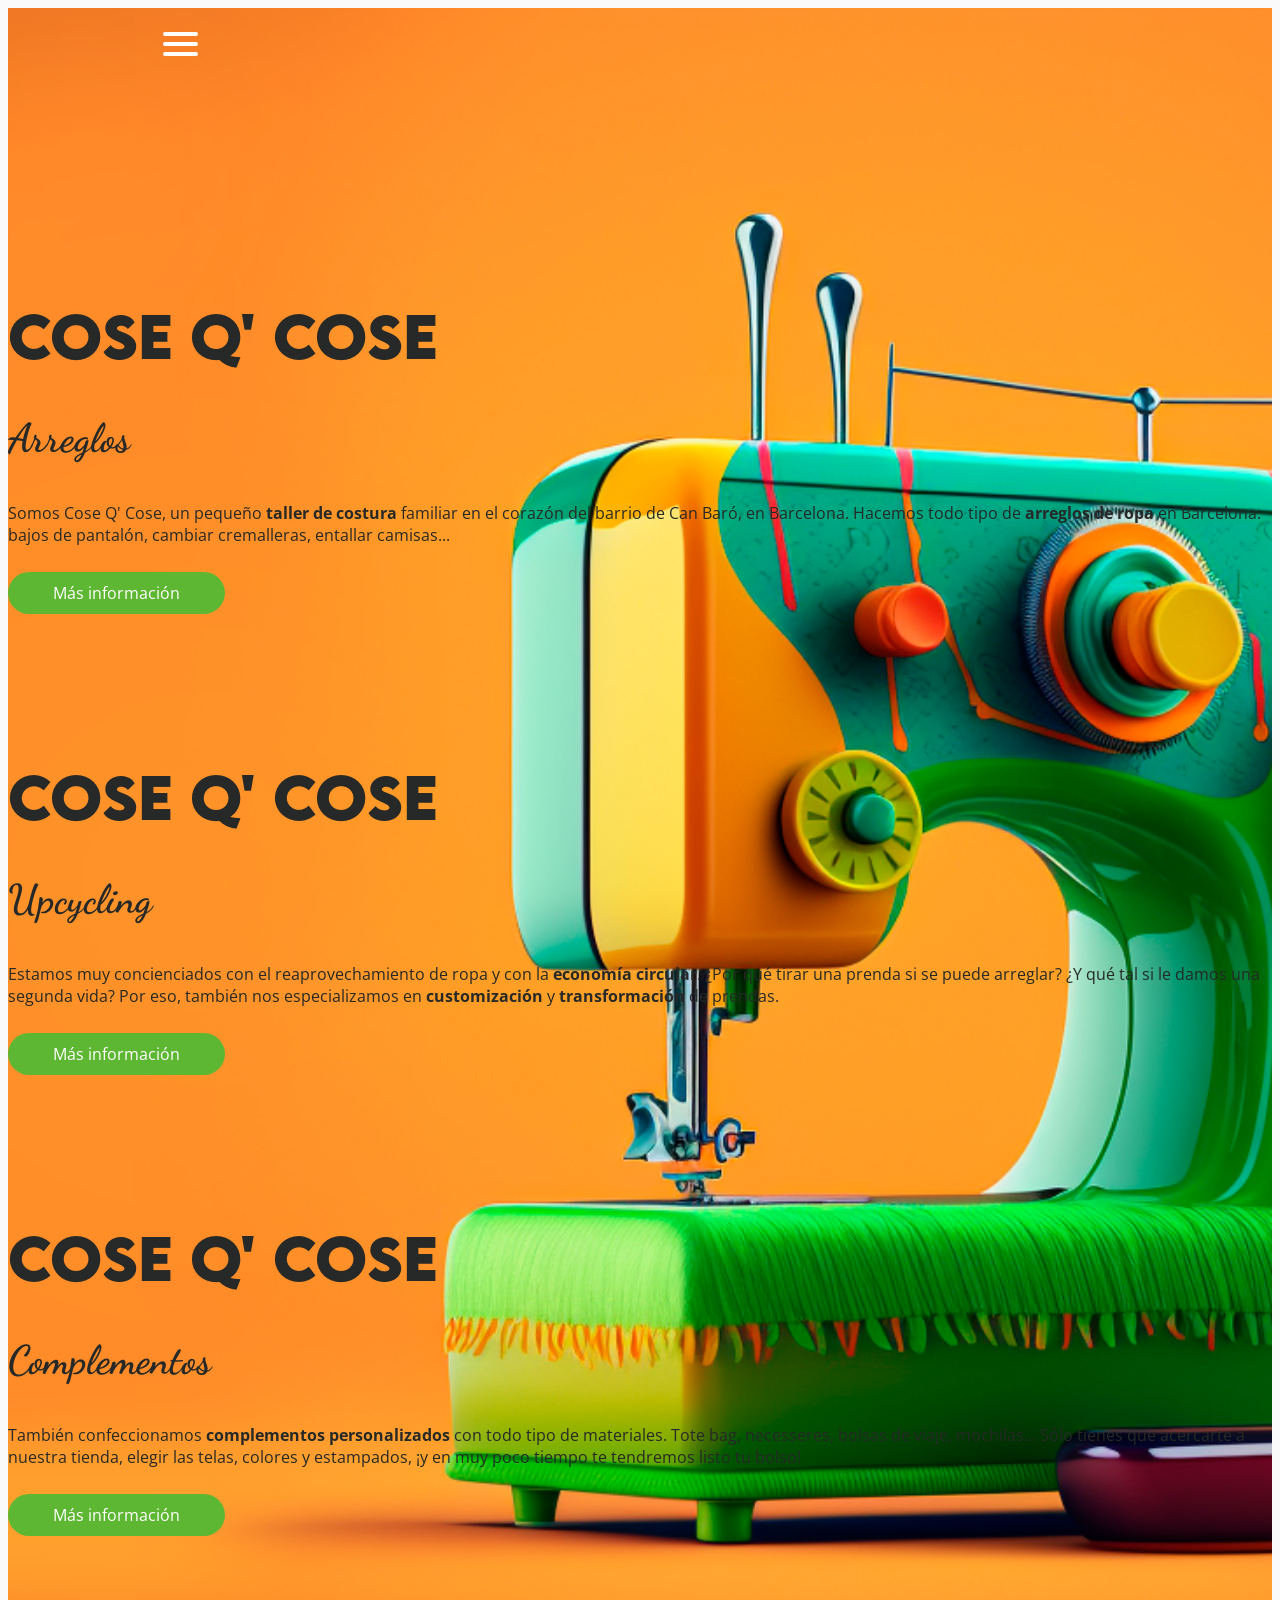
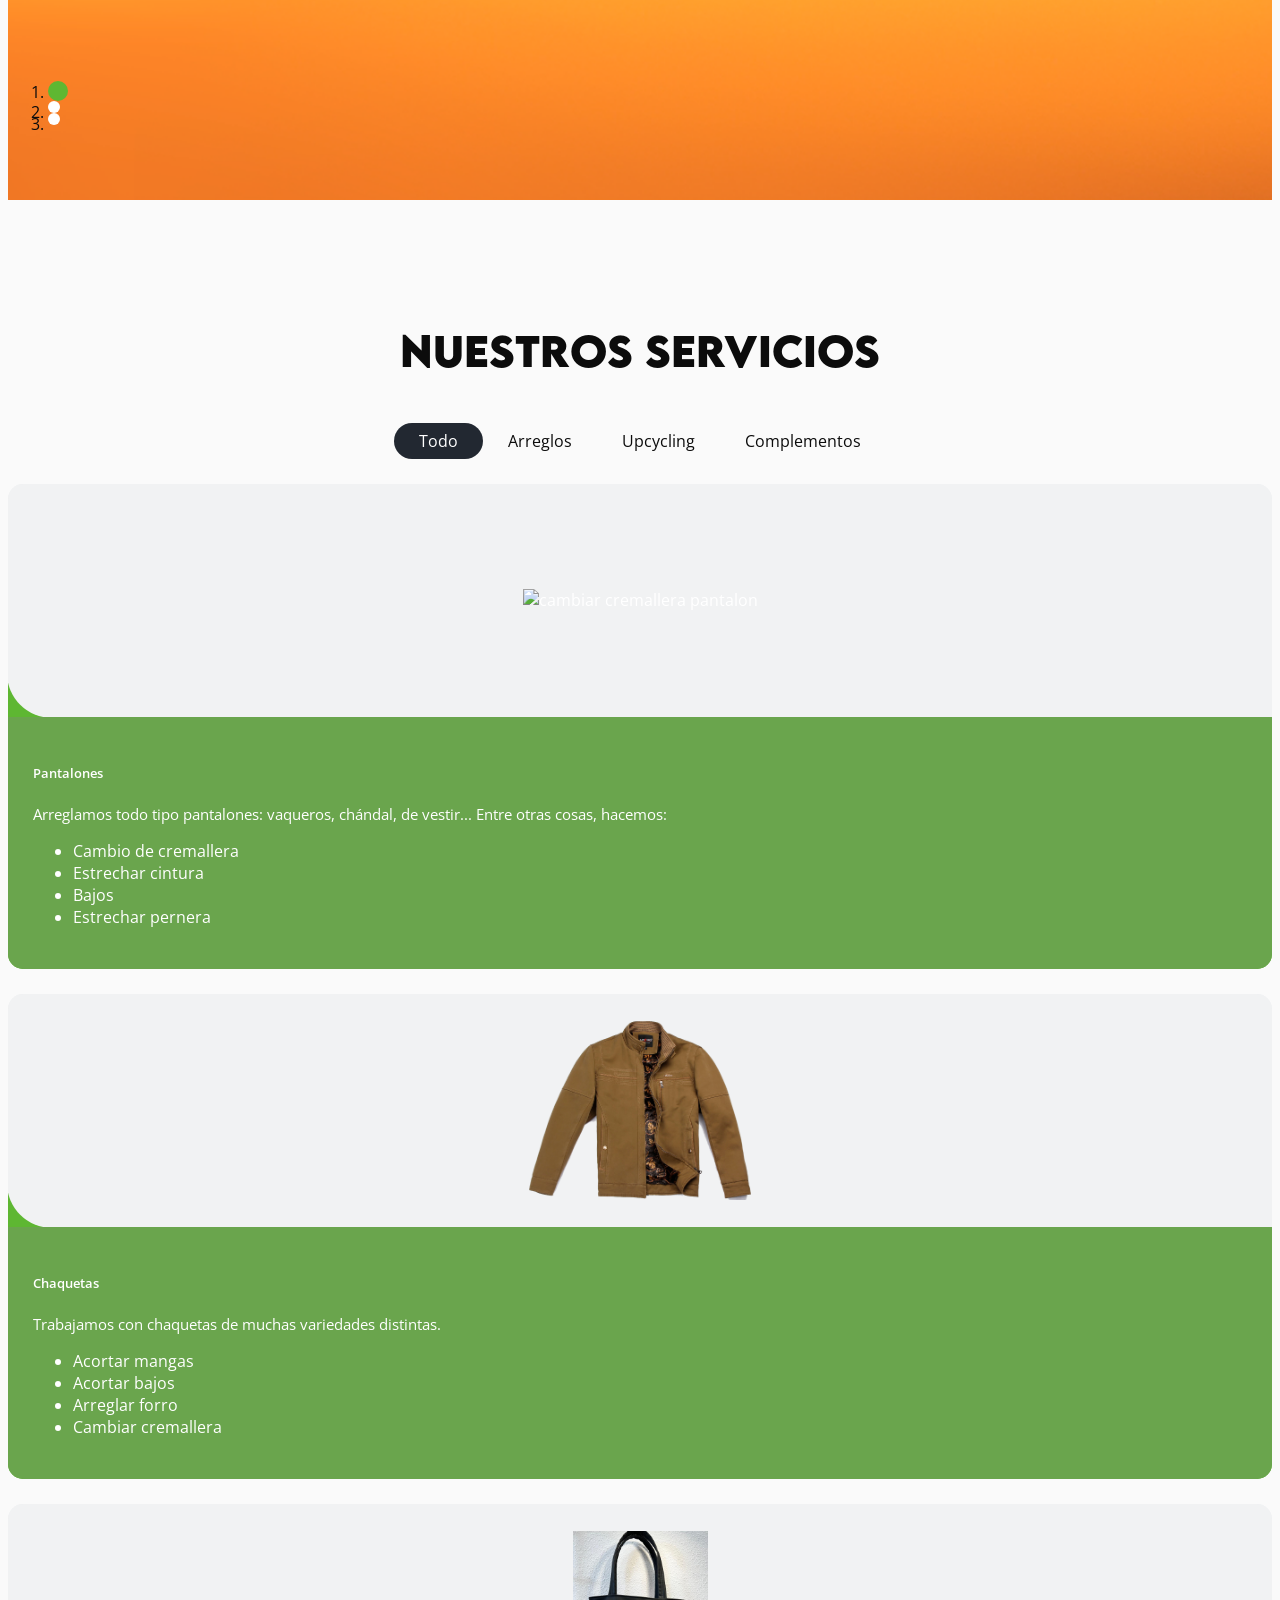
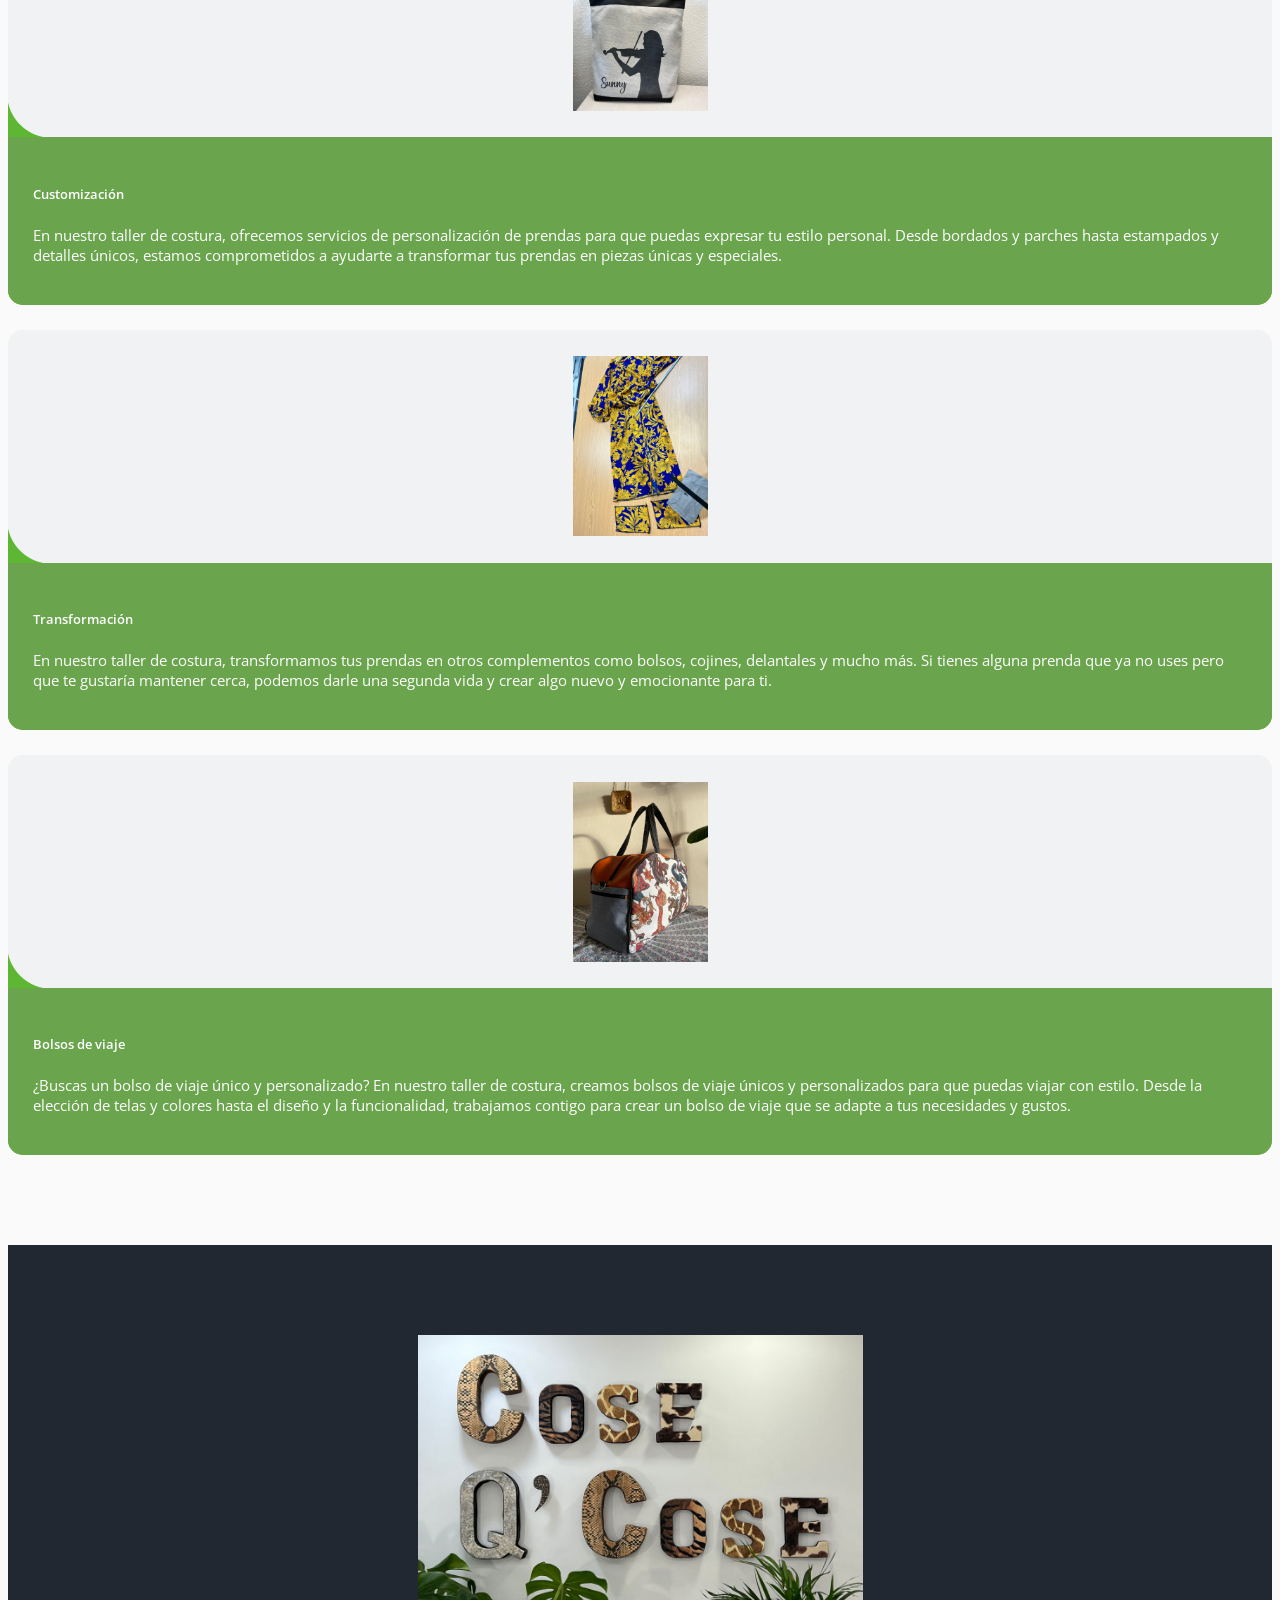
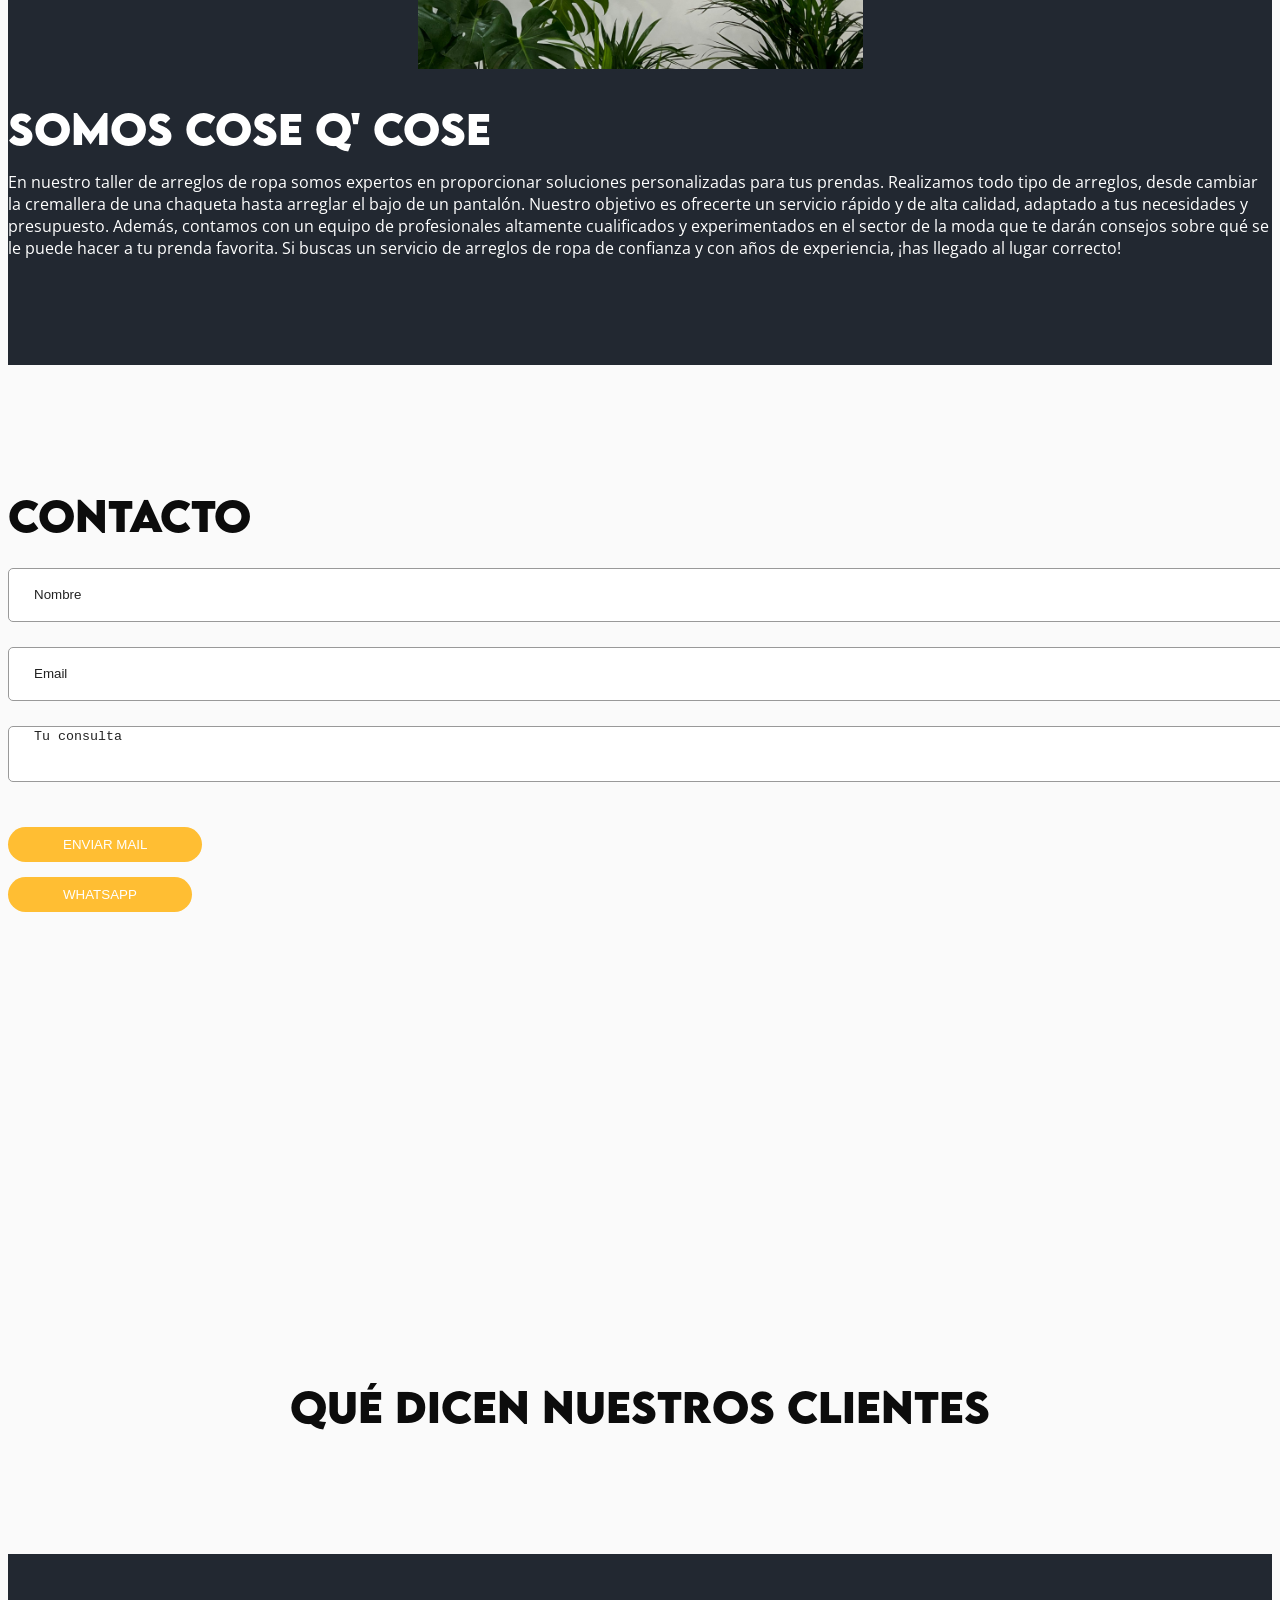
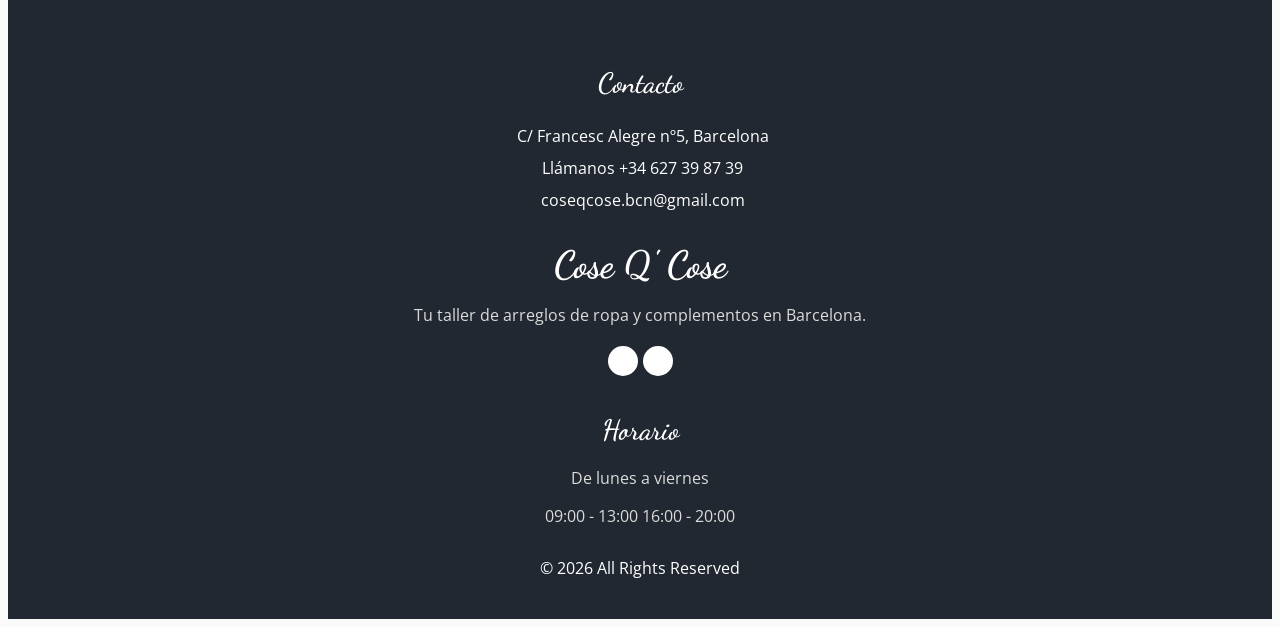
==== commit e0649976: "corregir telefono" ====
--- a/index.html
+++ b/index.html
@@ -1023,7 +1023,7 @@
               <a href="tel:+34627298739">
                 <i class="fa fa-phone" aria-hidden="true"></i>
                 <span>
-                  Llámanos +34 627 29 87 39
+                  Llámanos +34 627 39 87 39
                 </span>
               </a>
               <a href="mailto:coseqcose.bcn@gmail.com">
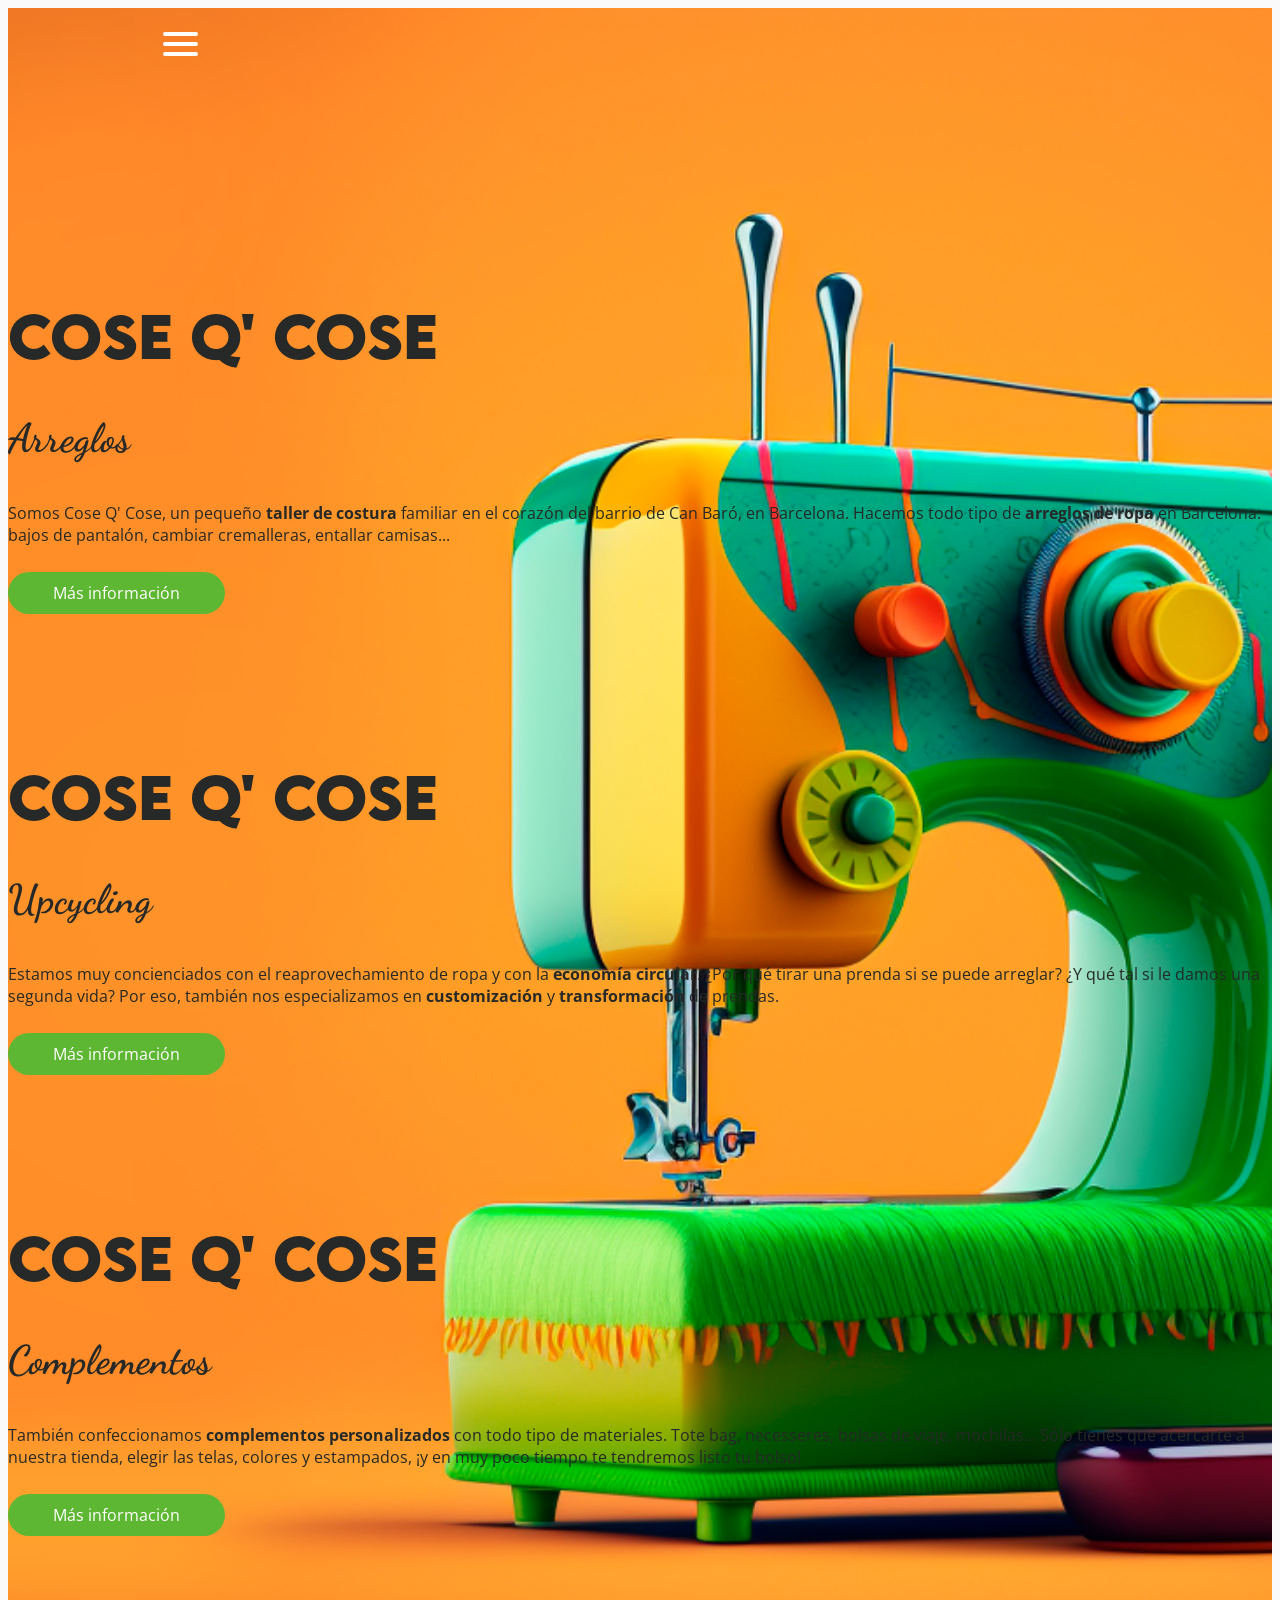
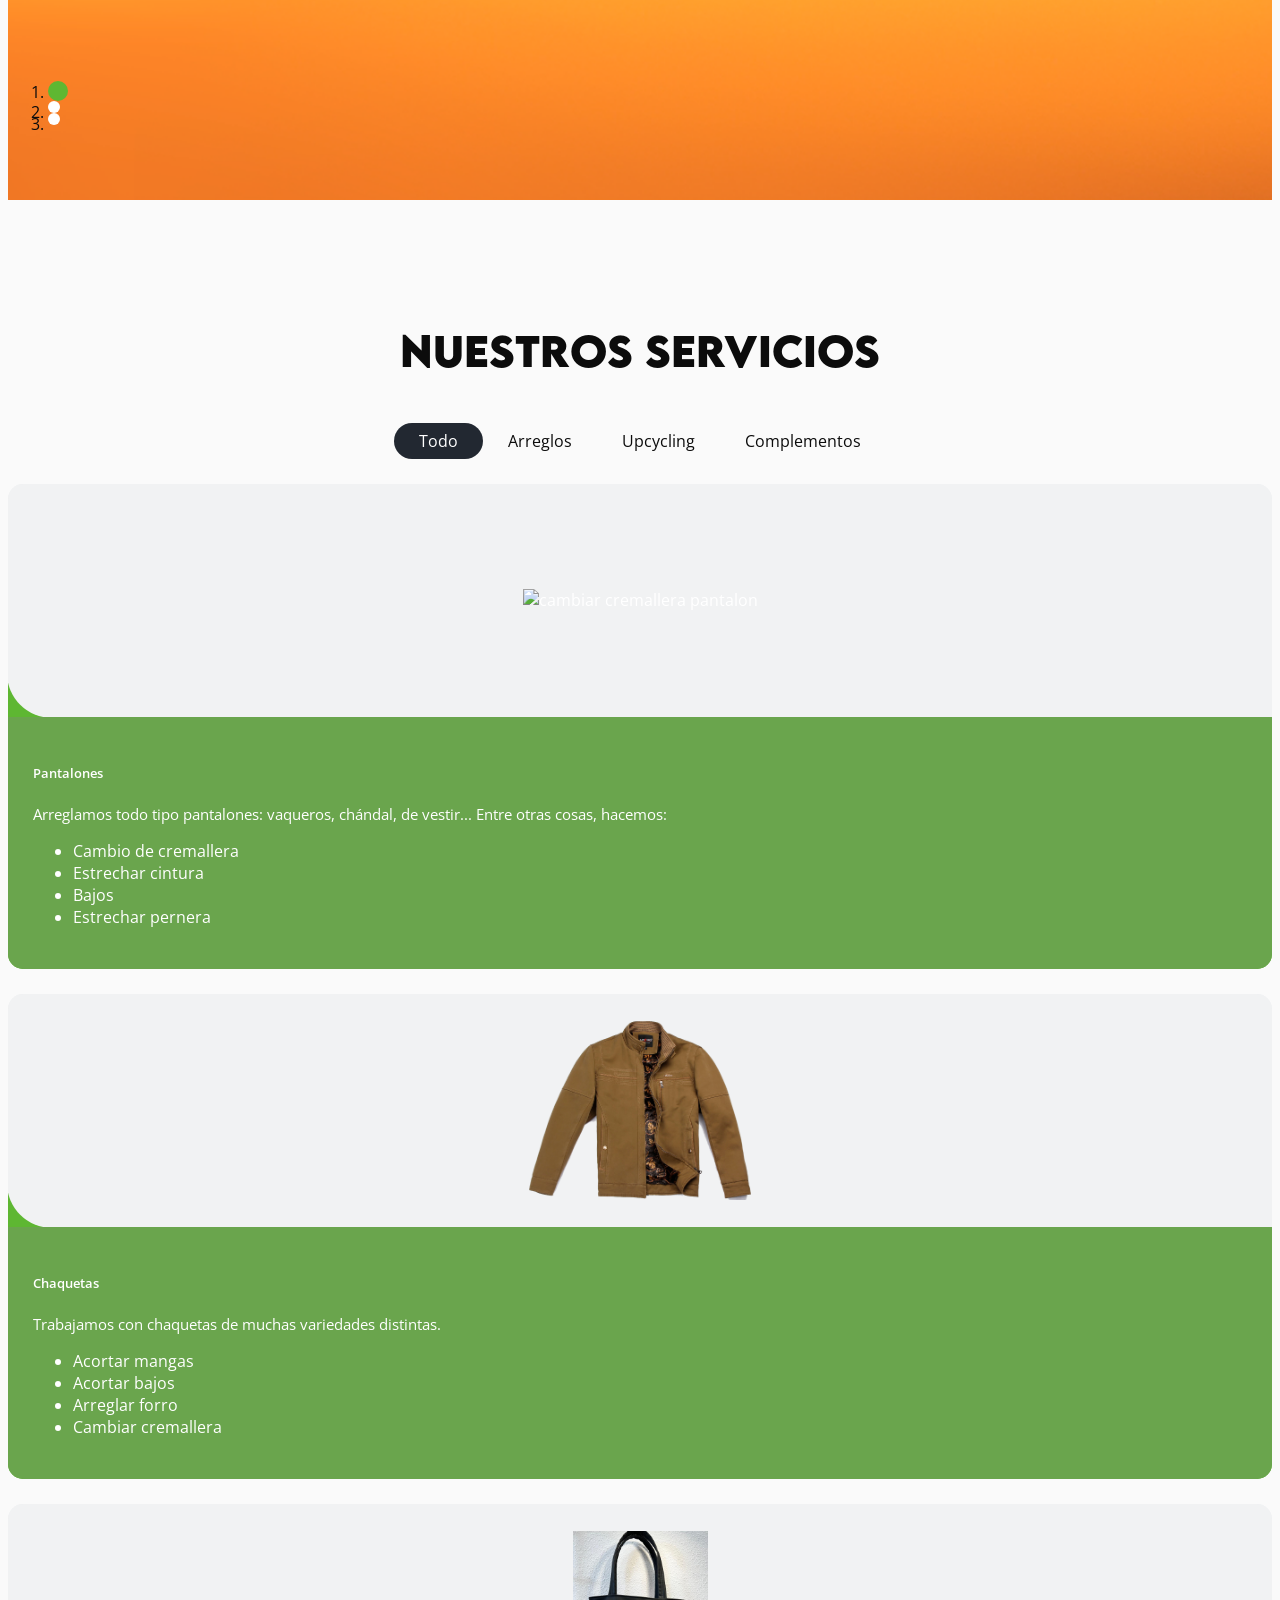
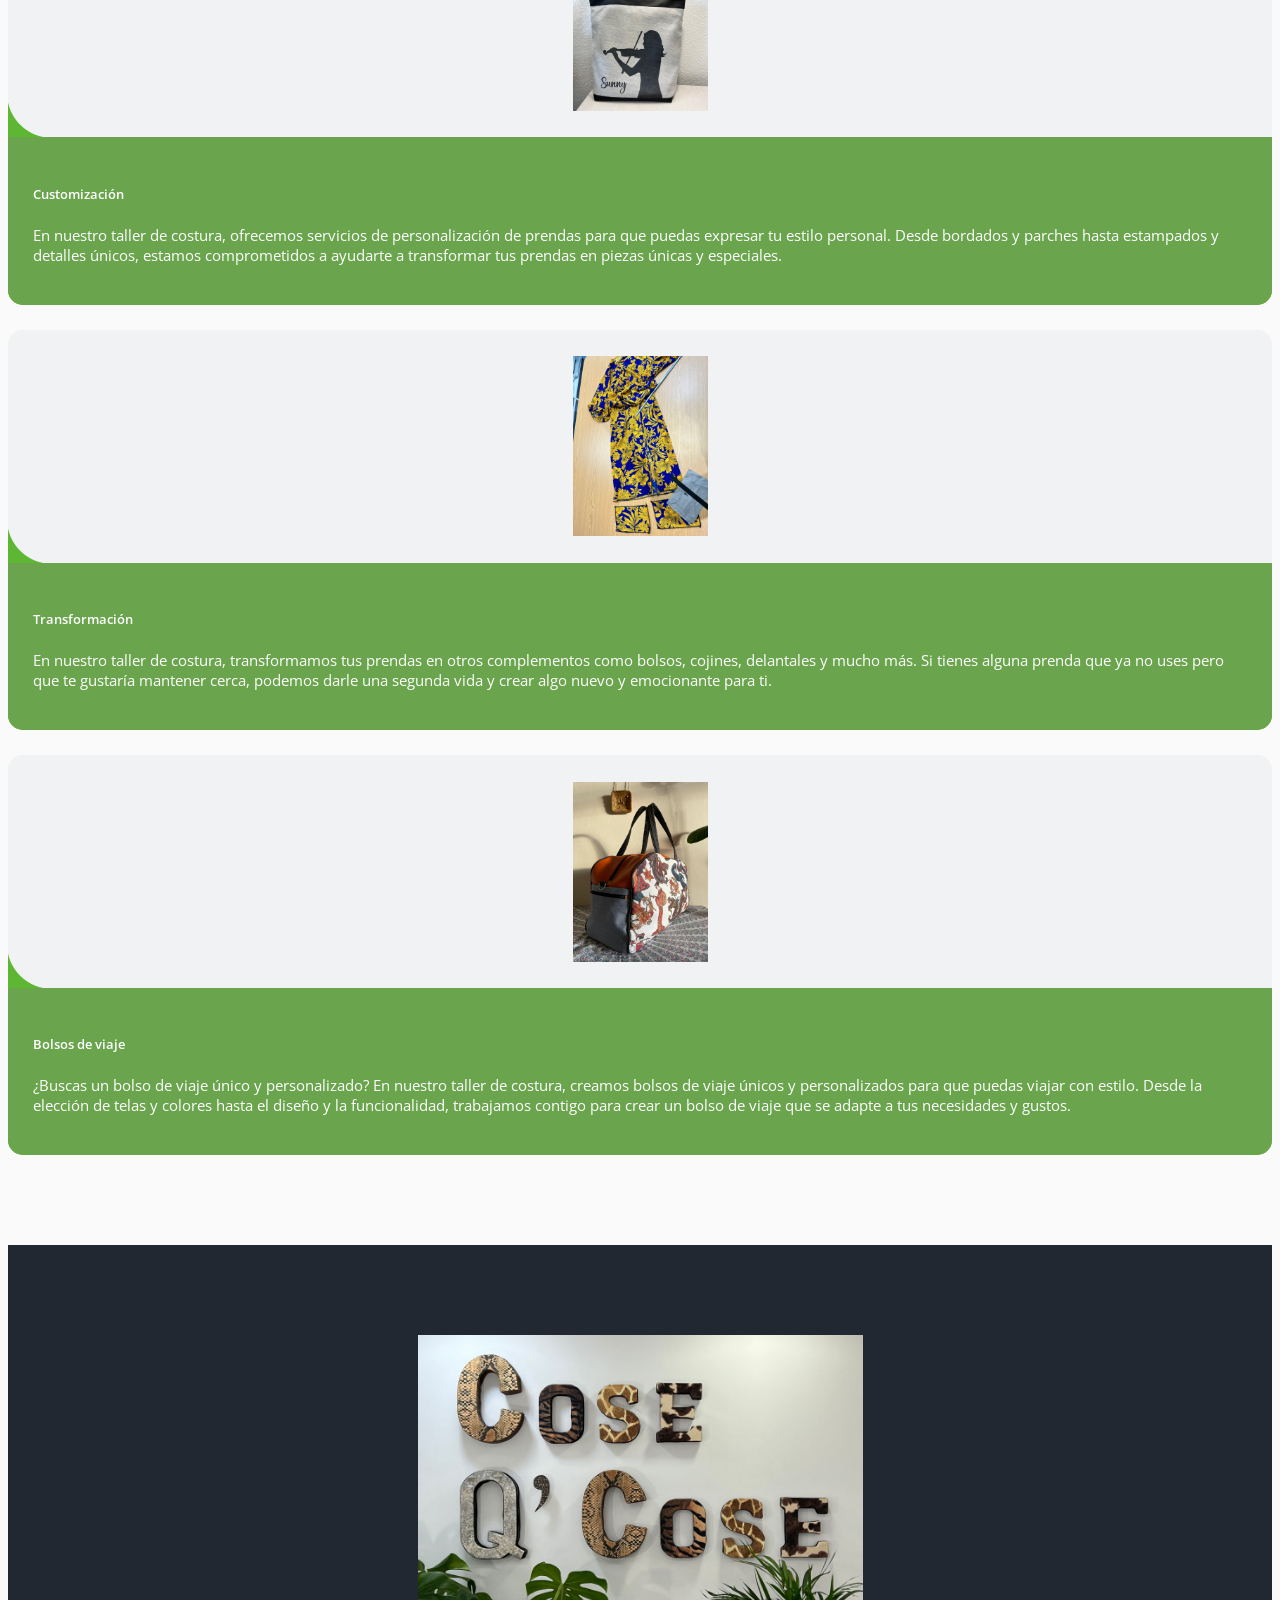
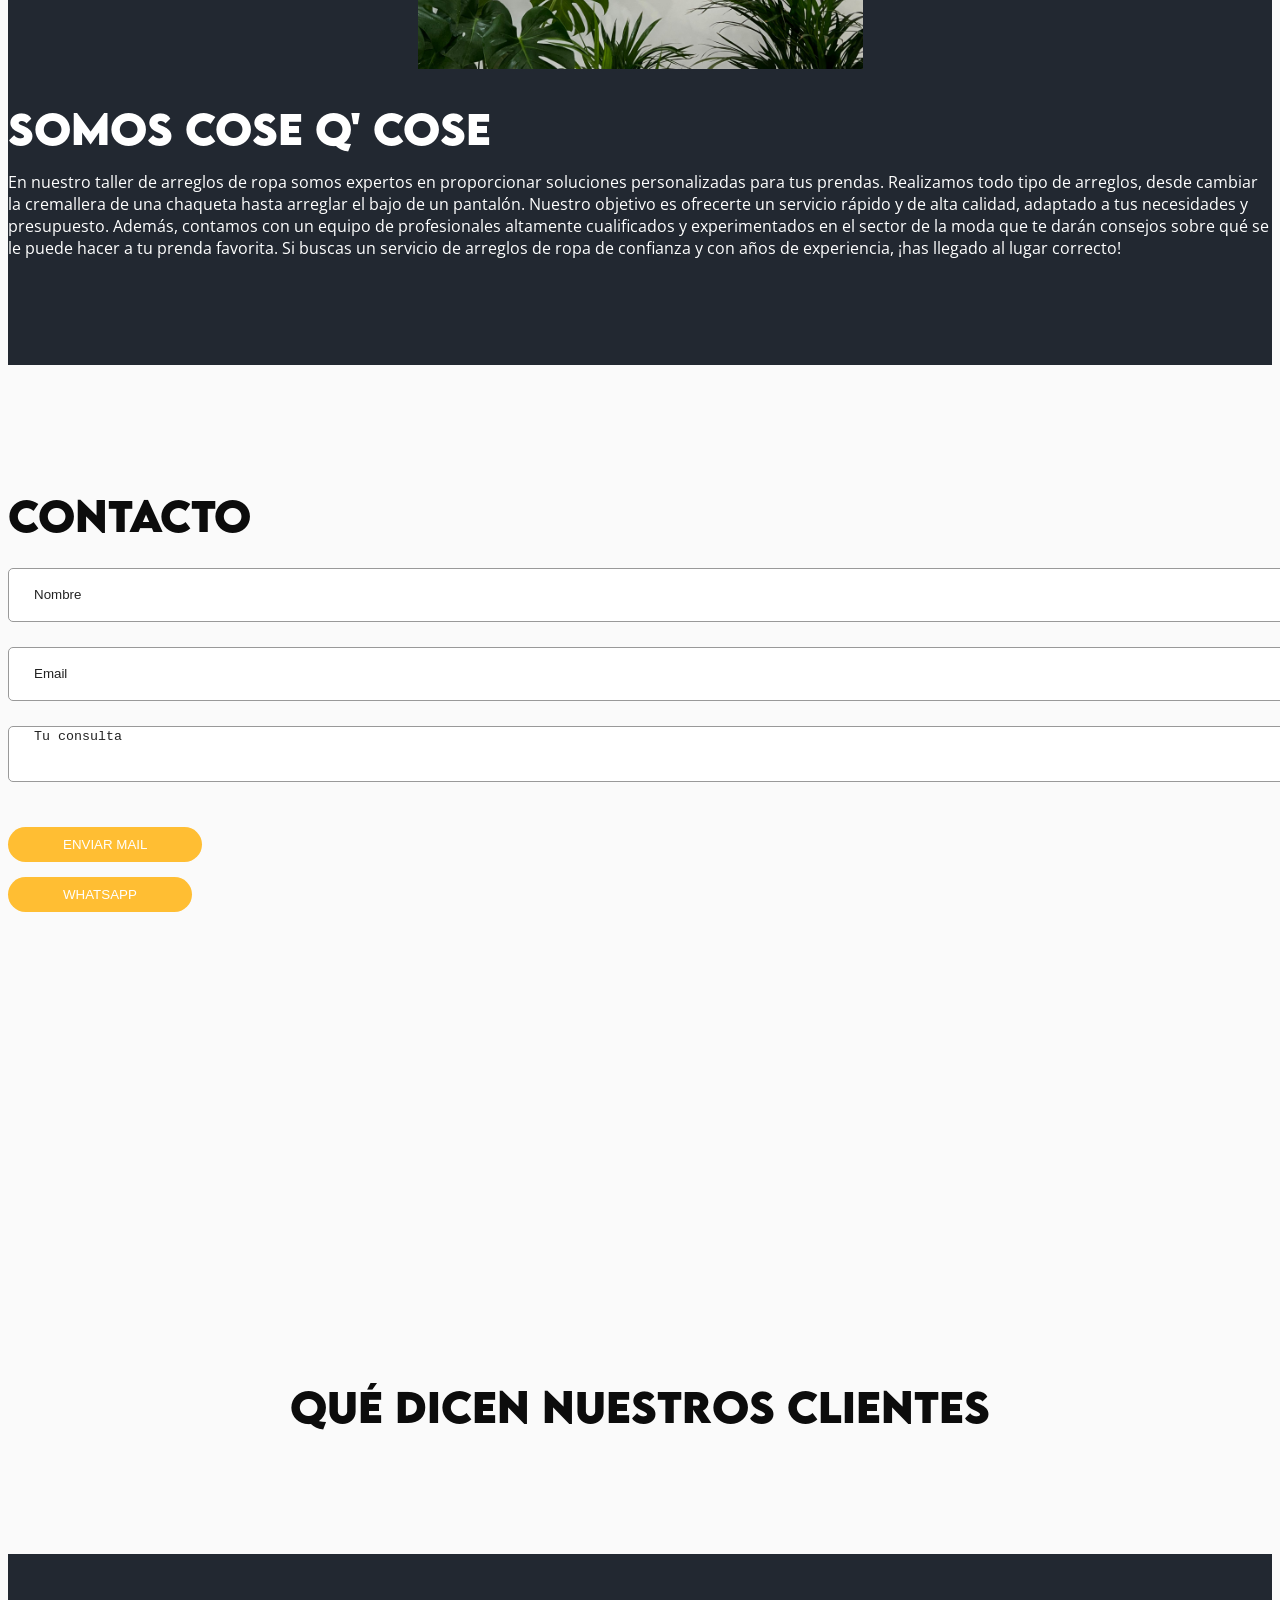
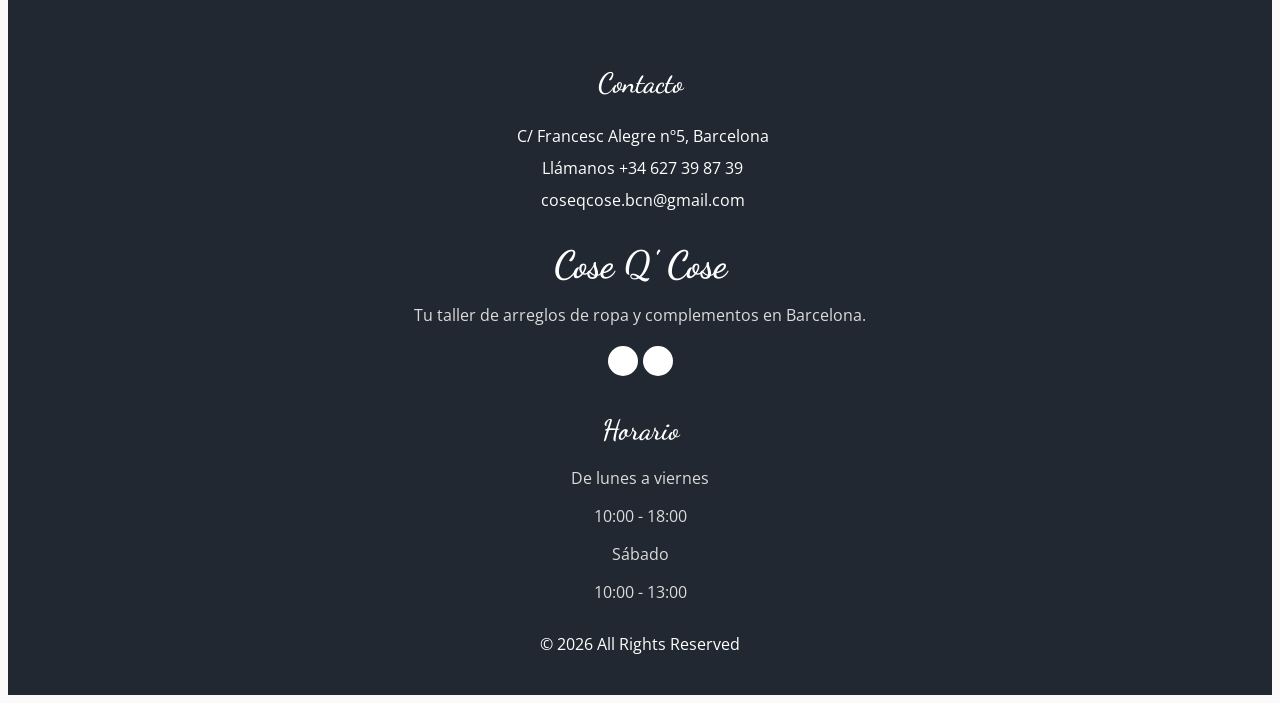
==== commit edd2b9d3: "corregir horarios" ====
--- a/index.html
+++ b/index.html
@@ -1073,8 +1073,13 @@
             De lunes a viernes
           </p>
           <p>
-            09:00 - 13:00 
-            16:00 - 20:00
+            10:00 - 18:00 
+          </p>
+          <p>
+            Sábado
+          </p>
+          <p>
+            10:00 - 13:00 
           </p>
         </div>
       </div>
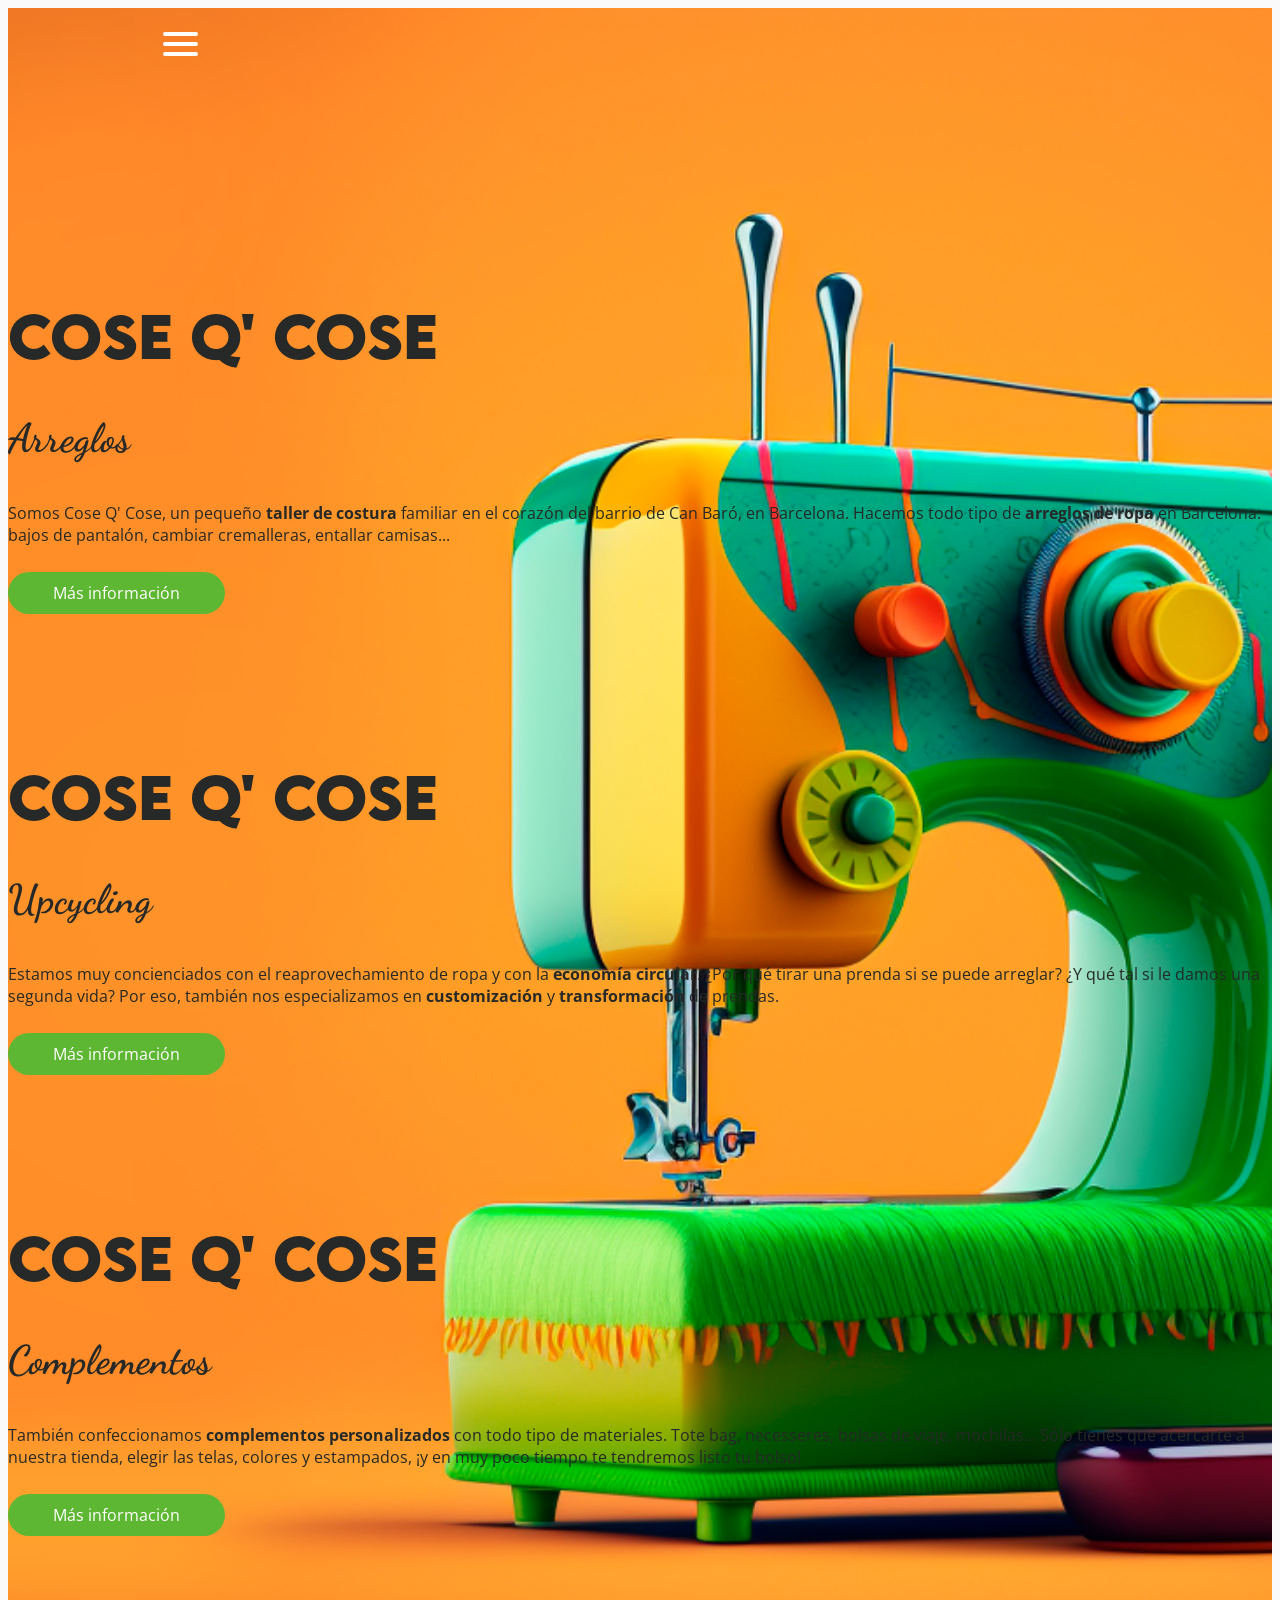
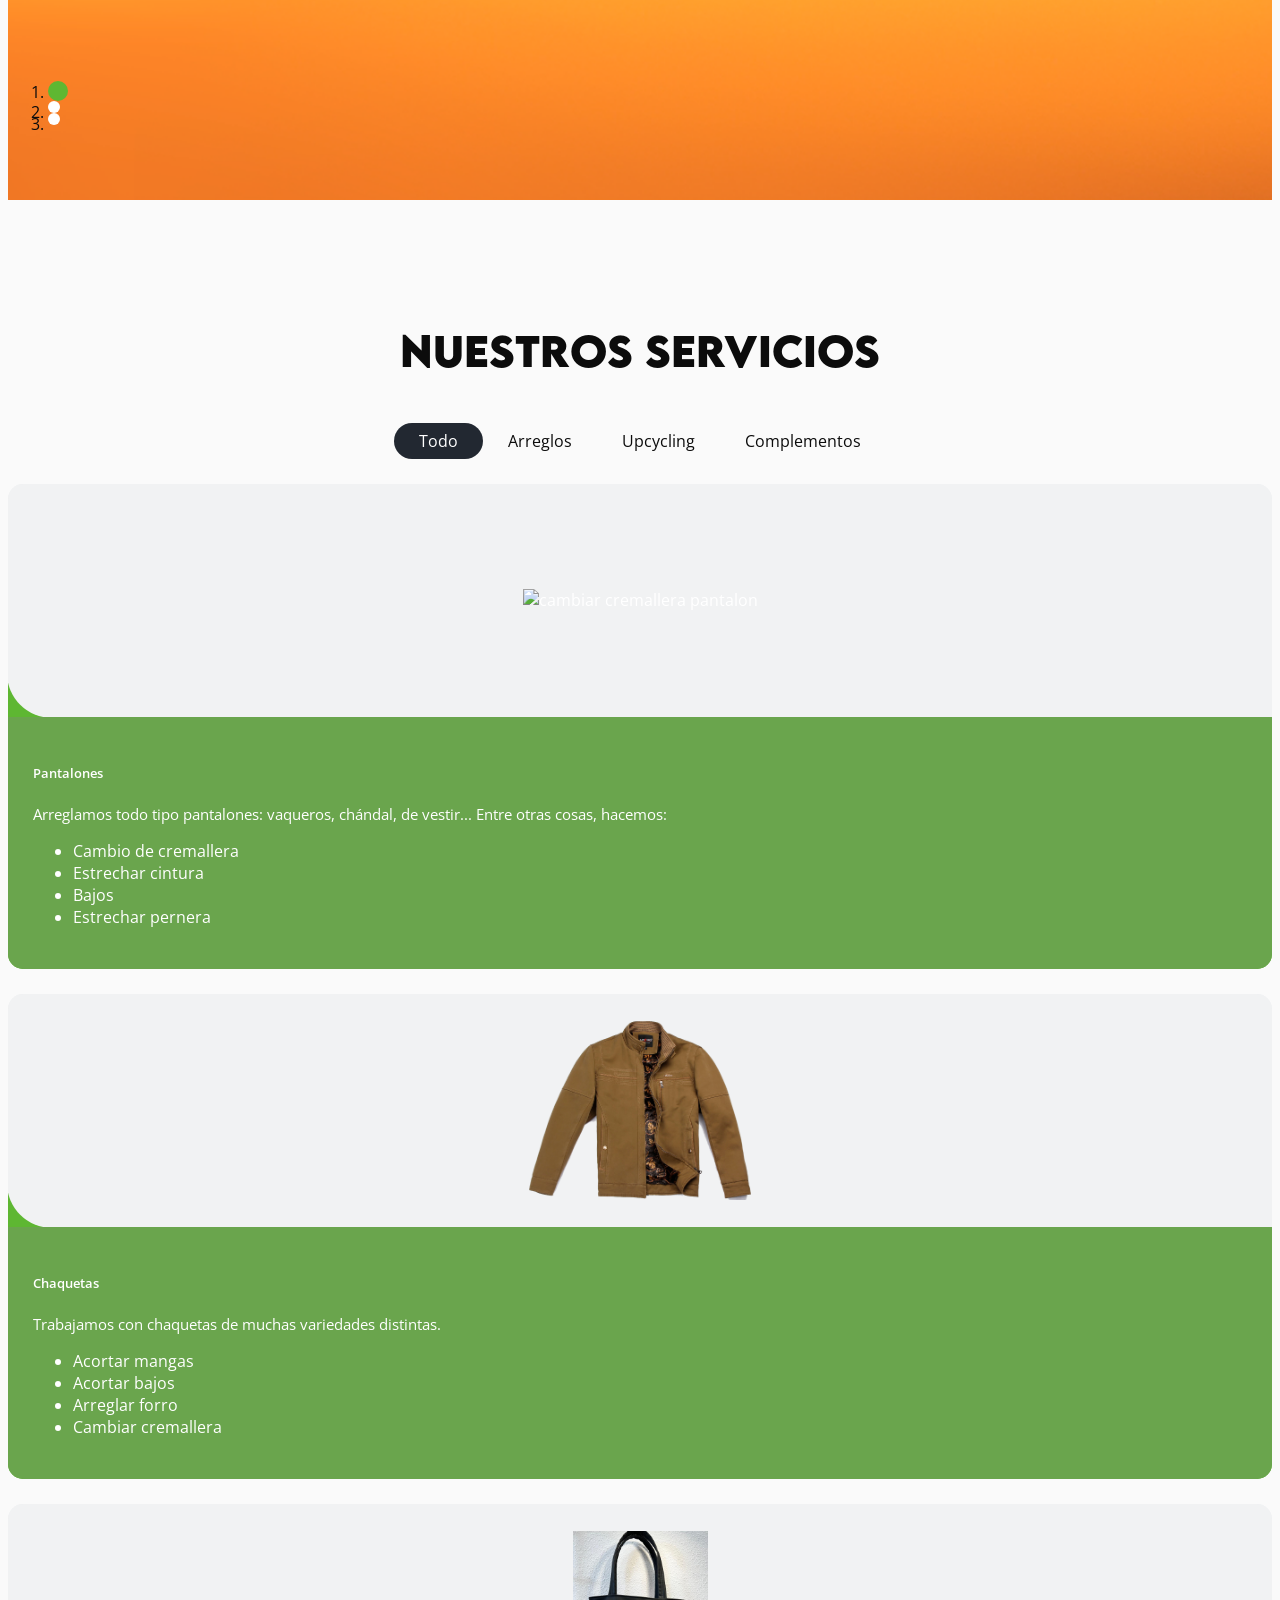
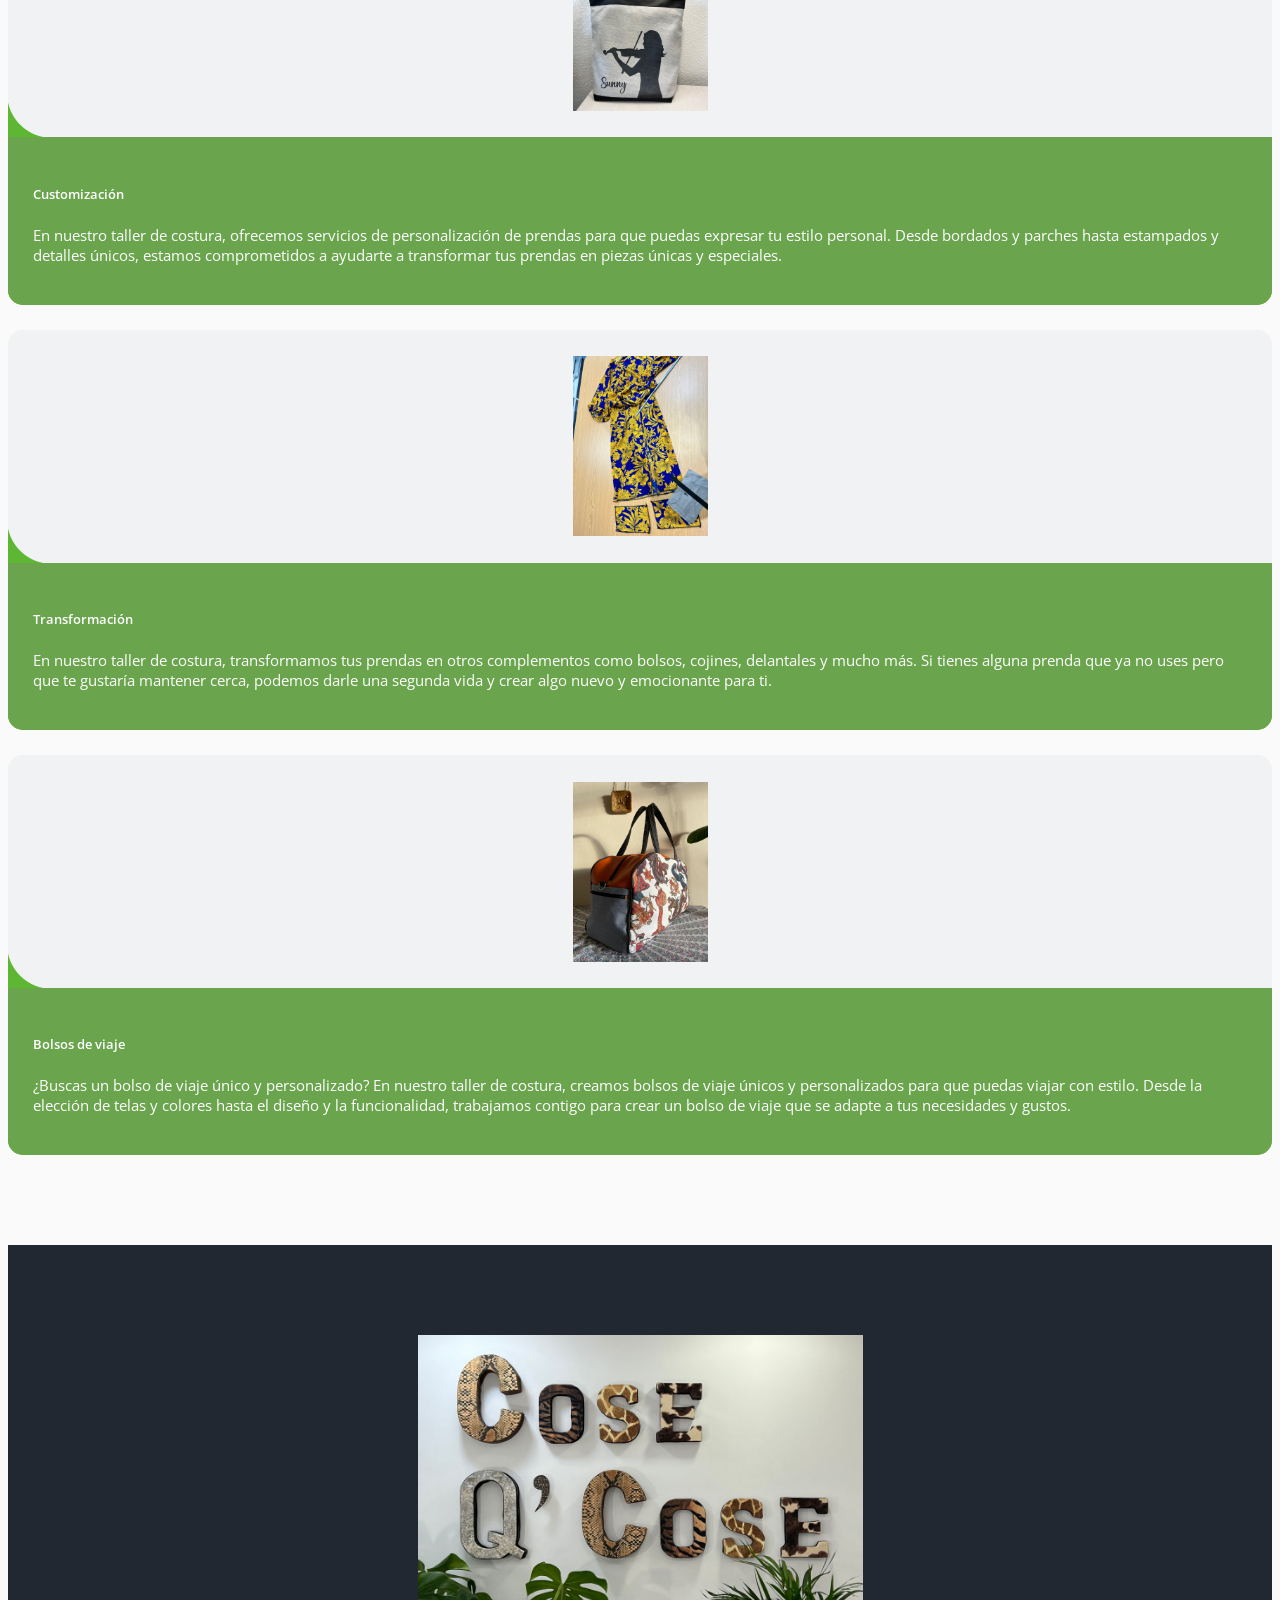
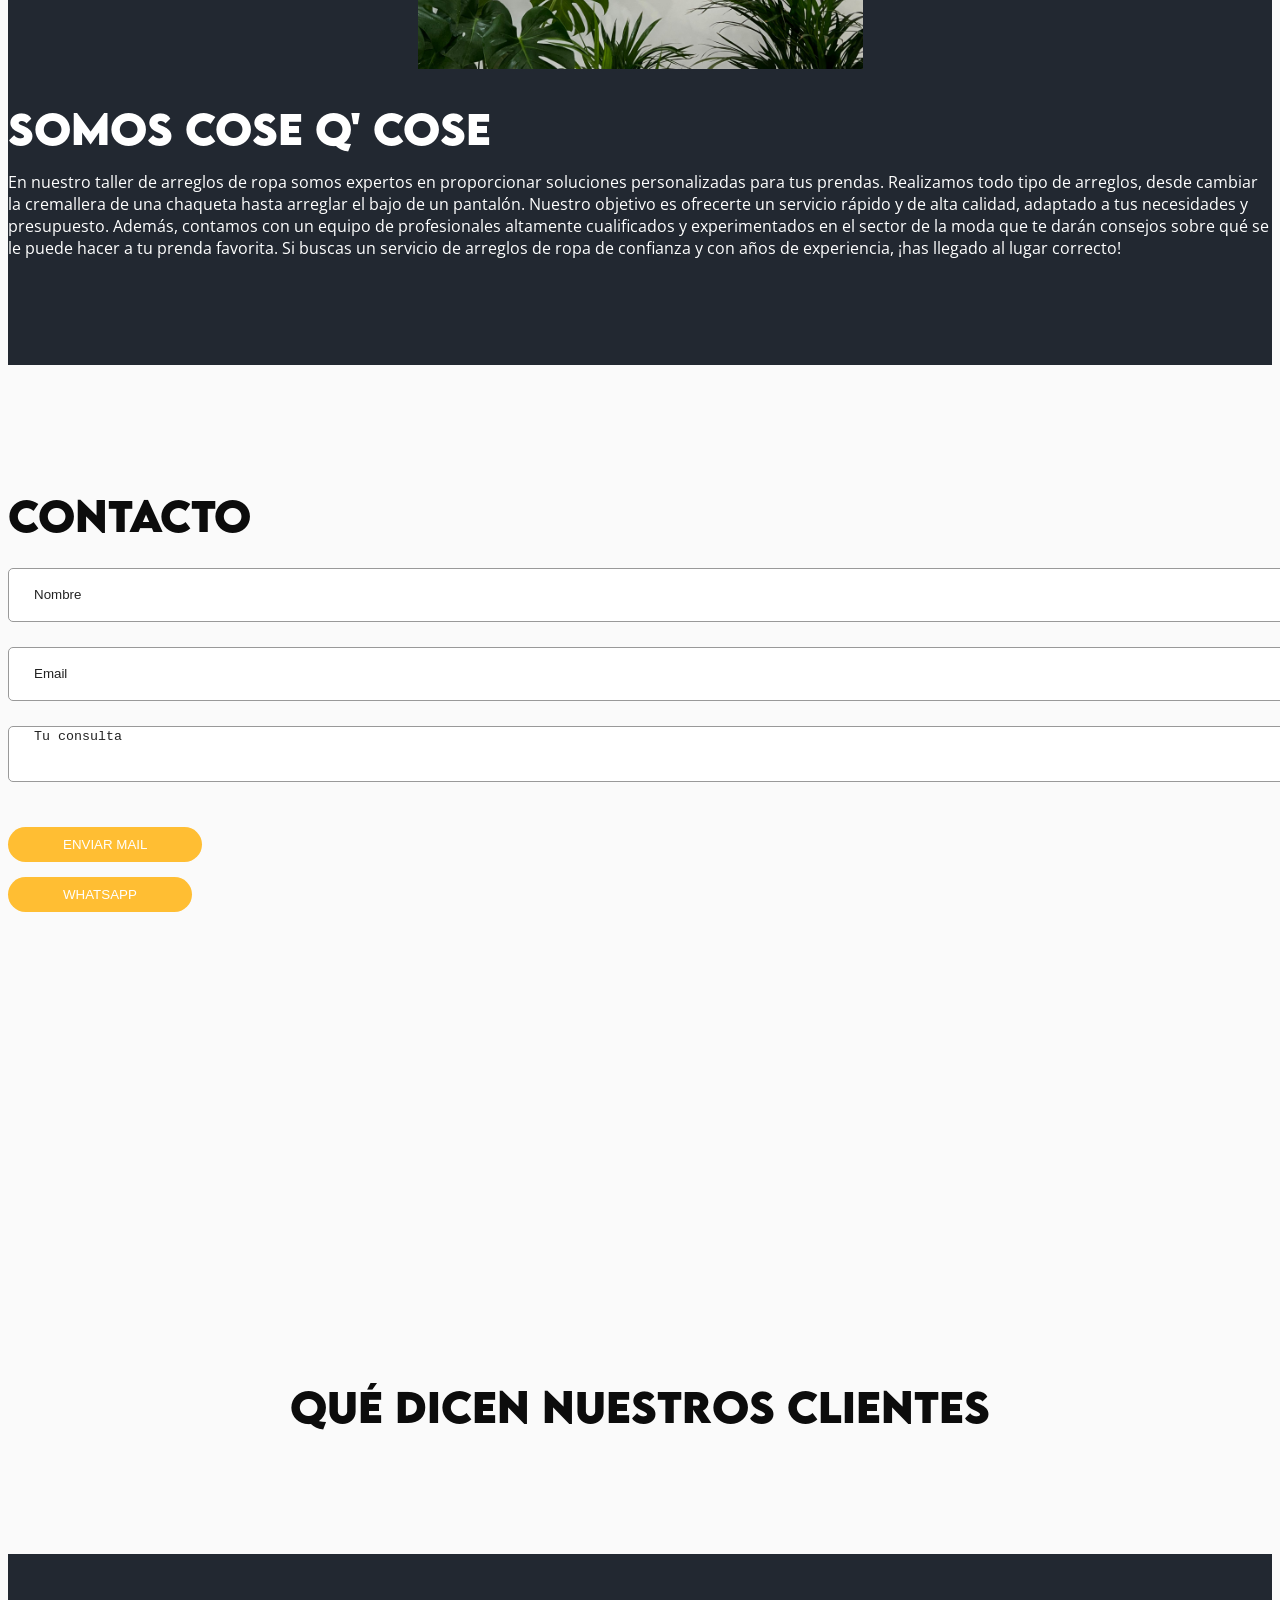
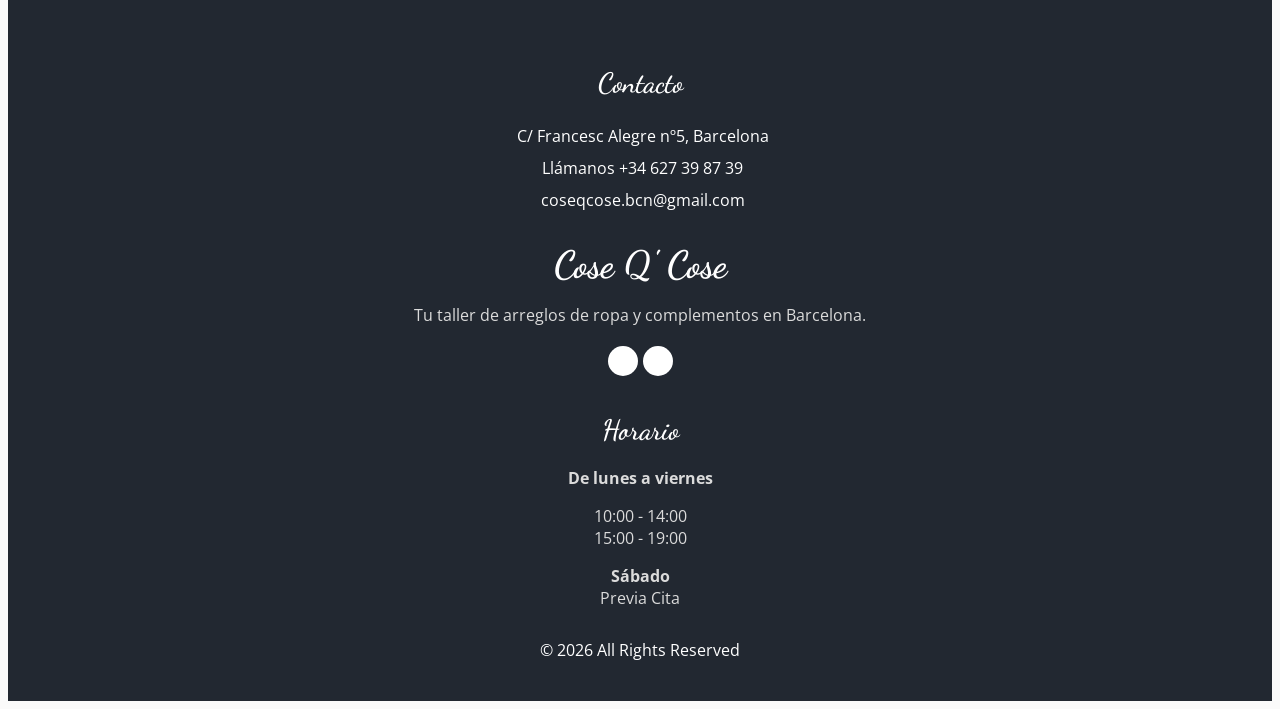
==== commit 8b0f74b7: "Corregir horarios" ====
--- a/index.html
+++ b/index.html
@@ -9,14 +9,18 @@
   <meta name="viewport" content="width=device-width, initial-scale=1, shrink-to-fit=no" />
   <!-- Site Metas -->
   <meta property="og:site_name" content="Arreglos de ropa">
-  <meta name="keywords" content="taller de arreglos de ropa, costura, confección de prendas, arreglo de prendas, Barcelona, upcycling, customizacion" />
-  <meta name="description" content="Tu taller costura familiar en Can Baró, Barcelona. Hacemos todo tipo de arreglos, customizamos prendas, y creamos regalos personalizados">
-  <meta property="og:description" content="Bienvenidos a nuestro taller de arreglos de ropa, donde ofrecemos servicios de costura y customizació de prendas a medida. ¡Visítanos para conocer nuestros servicios!">
+  <meta name="keywords"
+    content="taller de arreglos de ropa, costura, confección de prendas, arreglo de prendas, Barcelona, upcycling, customizacion" />
+  <meta name="description"
+    content="Tu taller costura familiar en Can Baró, Barcelona. Hacemos todo tipo de arreglos, customizamos prendas, y creamos regalos personalizados">
+  <meta property="og:description"
+    content="Bienvenidos a nuestro taller de arreglos de ropa, donde ofrecemos servicios de costura y customizació de prendas a medida. ¡Visítanos para conocer nuestros servicios!">
   <!-- FAVICON PERSONALIZADO
   <link rel="shortcut icon" href="images/favicon.png" type="">
   -->
   <!-- FAVICON EMOJI-->
-  <link rel="icon" href="data:image/svg+xml,<svg xmlns=%22http://www.w3.org/2000/svg%22 viewBox=%220 0 100 100%22><text y=%22.9em%22 font-size=%2290%22>✂️</text></svg>">
+  <link rel="icon"
+    href="data:image/svg+xml,<svg xmlns=%22http://www.w3.org/2000/svg%22 viewBox=%220 0 100 100%22><text y=%22.9em%22 font-size=%2290%22>✂️</text></svg>">
 
   <title> Cose Q' Cose - arreglos de ropa</title>
 
@@ -24,9 +28,12 @@
   <link rel="stylesheet" type="text/css" href="css/bootstrap.css" />
 
   <!--owl slider stylesheet -->
-  <link rel="stylesheet" type="text/css" href="https://cdnjs.cloudflare.com/ajax/libs/OwlCarousel2/2.3.4/assets/owl.carousel.min.css" />
+  <link rel="stylesheet" type="text/css"
+    href="https://cdnjs.cloudflare.com/ajax/libs/OwlCarousel2/2.3.4/assets/owl.carousel.min.css" />
   <!-- nice select  -->
-  <link rel="stylesheet" href="https://cdnjs.cloudflare.com/ajax/libs/jquery-nice-select/1.1.0/css/nice-select.min.css" integrity="sha512-CruCP+TD3yXzlvvijET8wV5WxxEh5H8P4cmz0RFbKK6FlZ2sYl3AEsKlLPHbniXKSrDdFewhbmBK5skbdsASbQ==" crossorigin="anonymous" />
+  <link rel="stylesheet" href="https://cdnjs.cloudflare.com/ajax/libs/jquery-nice-select/1.1.0/css/nice-select.min.css"
+    integrity="sha512-CruCP+TD3yXzlvvijET8wV5WxxEh5H8P4cmz0RFbKK6FlZ2sYl3AEsKlLPHbniXKSrDdFewhbmBK5skbdsASbQ=="
+    crossorigin="anonymous" />
   <!-- font awesome style -->
   <link href="css/font-awesome.min.css" rel="stylesheet" />
 
@@ -53,7 +60,8 @@
             </span>
           </a>
 
-          <button class="navbar-toggler" type="button" data-toggle="collapse" data-target="#navbarSupportedContent" aria-controls="navbarSupportedContent" aria-expanded="false" aria-label="Toggle navigation">
+          <button class="navbar-toggler" type="button" data-toggle="collapse" data-target="#navbarSupportedContent"
+            aria-controls="navbarSupportedContent" aria-expanded="false" aria-label="Toggle navigation">
             <span class=""> </span>
           </button>
 
@@ -160,14 +168,14 @@
                       Arreglos
                     </h3>
                     <p>
-                      Somos Cose Q' Cose, un pequeño <strong>taller de costura</strong> familiar 
-                      en el corazón del barrio de Can Baró, en Barcelona. Hacemos todo tipo de 
+                      Somos Cose Q' Cose, un pequeño <strong>taller de costura</strong> familiar
+                      en el corazón del barrio de Can Baró, en Barcelona. Hacemos todo tipo de
                       <strong>arreglos de ropa</strong> en Barcelona:
                       bajos de pantalón, cambiar cremalleras, entallar camisas...
                     </p>
                     <div class="btn-box">
                       <a href="#servicios" class="btn1">
-                       Más información
+                        Más información
                       </a>
                     </div>
                   </div>
@@ -187,9 +195,10 @@
                       Upcycling
                     </h3>
                     <p>
-                      Estamos muy concienciados con el reaprovechamiento de ropa y con la <strong>economía circular</strong>.
+                      Estamos muy concienciados con el reaprovechamiento de ropa y con la <strong>economía
+                        circular</strong>.
                       ¿Por qué tirar una prenda si se puede arreglar? ¿Y qué tal si le damos una segunda
-                      vida? Por eso, también nos especializamos en <strong>customización</strong> y 
+                      vida? Por eso, también nos especializamos en <strong>customización</strong> y
                       <strong>transformación</strong> de prendas.
                     </p>
                     <div class="btn-box">
@@ -215,8 +224,8 @@
                     </h3>
                     <p>
                       También confeccionamos <strong>complementos personalizados</strong> con todo tipo
-                      de materiales. Tote bag, necesseres, bolsas de viaje, mochilas... 
-                      Sólo tienes que acercarte a nuestra tienda, elegir las telas, colores y 
+                      de materiales. Tote bag, necesseres, bolsas de viaje, mochilas...
+                      Sólo tienes que acercarte a nuestra tienda, elegir las telas, colores y
                       estampados, ¡y en muy poco tiempo te tendremos listo tu bolso!
                     </p>
                     <div class="btn-box">
@@ -425,12 +434,12 @@
                   </h5>
                   <p>
                     Arreglamos todo tipo pantalones: vaqueros, chándal, de vestir... Entre otras cosas, hacemos:
-                    <ul>
-                      <li>Cambio de cremallera</li>
-                      <li>Estrechar cintura</li>
-                      <li>Bajos</li>
-                      <li>Estrechar pernera</li>
-                    </ul>
+                  <ul>
+                    <li>Cambio de cremallera</li>
+                    <li>Estrechar cintura</li>
+                    <li>Bajos</li>
+                    <li>Estrechar pernera</li>
+                  </ul>
                   </p>
                   </p>
                   </p>
@@ -510,13 +519,13 @@
                     Chaquetas
                   </h5>
                   <p>
-                    Trabajamos con chaquetas de  muchas variedades distintas. 
-                    <ul>
-                      <li>Acortar mangas</li>
-                      <li>Acortar bajos</li>
-                      <li>Arreglar forro</li>
-                      <li>Cambiar cremallera</li>
-                    </ul>
+                    Trabajamos con chaquetas de muchas variedades distintas.
+                  <ul>
+                    <li>Acortar mangas</li>
+                    <li>Acortar bajos</li>
+                    <li>Arreglar forro</li>
+                    <li>Cambiar cremallera</li>
+                  </ul>
                   </p>
                   <!--<div class="options">
                     <h6>
@@ -593,9 +602,9 @@
                   </h5>
                   <p>
                     En nuestro taller de costura, ofrecemos servicios de personalización
-                     de prendas para que puedas expresar tu estilo personal. Desde bordados 
-                     y parches hasta estampados y detalles únicos, estamos comprometidos a 
-                     ayudarte a transformar tus prendas en piezas únicas y especiales.
+                    de prendas para que puedas expresar tu estilo personal. Desde bordados
+                    y parches hasta estampados y detalles únicos, estamos comprometidos a
+                    ayudarte a transformar tus prendas en piezas únicas y especiales.
                   </p>
                   <!--<div class="options">
                     <h6>
@@ -671,9 +680,9 @@
                     Transformación
                   </h5>
                   <p>
-                    En nuestro taller de costura, transformamos tus prendas en otros 
-                    complementos como bolsos, cojines, delantales y mucho más. Si tienes 
-                    alguna prenda que ya no uses pero que te gustaría mantener cerca, 
+                    En nuestro taller de costura, transformamos tus prendas en otros
+                    complementos como bolsos, cojines, delantales y mucho más. Si tienes
+                    alguna prenda que ya no uses pero que te gustaría mantener cerca,
                     podemos darle una segunda vida y crear algo nuevo y emocionante para ti.
                   </p>
                   <!--<div class="options">
@@ -750,10 +759,10 @@
                     Bolsos de viaje
                   </h5>
                   <p>
-                    ¿Buscas un bolso de viaje único y personalizado? En nuestro 
-                    taller de costura, creamos bolsos de viaje únicos y personalizados 
-                    para que puedas viajar con estilo. Desde la elección de telas y 
-                    colores hasta el diseño y la funcionalidad, trabajamos contigo para 
+                    ¿Buscas un bolso de viaje único y personalizado? En nuestro
+                    taller de costura, creamos bolsos de viaje únicos y personalizados
+                    para que puedas viajar con estilo. Desde la elección de telas y
+                    colores hasta el diseño y la funcionalidad, trabajamos contigo para
                     crear un bolso de viaje que se adapte a tus necesidades y gustos.
                   </p>
                   <!--<div class="options">
@@ -849,18 +858,18 @@
                 Somos Cose Q' Cose
               </h2>
             </div>
-            
-              <p>
-                En nuestro taller de arreglos de ropa somos expertos en proporcionar
-                soluciones personalizadas para tus prendas. Realizamos todo tipo de 
-                arreglos, desde cambiar la cremallera de una chaqueta hasta arreglar 
-                el bajo de un pantalón. Nuestro objetivo es ofrecerte un servicio rápido 
-                y de alta calidad, adaptado a tus necesidades y presupuesto. 
-                Además, contamos con un equipo de profesionales altamente cualificados y 
-                experimentados en el sector de la moda que te darán consejos sobre qué se le 
-                puede hacer a tu prenda favorita. Si buscas un servicio de arreglos de ropa 
-                de confianza y con años de experiencia, ¡has llegado al lugar correcto!
-              </p>
+
+            <p>
+              En nuestro taller de arreglos de ropa somos expertos en proporcionar
+              soluciones personalizadas para tus prendas. Realizamos todo tipo de
+              arreglos, desde cambiar la cremallera de una chaqueta hasta arreglar
+              el bajo de un pantalón. Nuestro objetivo es ofrecerte un servicio rápido
+              y de alta calidad, adaptado a tus necesidades y presupuesto.
+              Además, contamos con un equipo de profesionales altamente cualificados y
+              experimentados en el sector de la moda que te darán consejos sobre qué se le
+              puede hacer a tu prenda favorita. Si buscas un servicio de arreglos de ropa
+              de confianza y con años de experiencia, ¡has llegado al lugar correcto!
+            </p>
             <!--a href="">
               Read More
             </a-->
@@ -888,7 +897,7 @@
                 <input type="text" class="form-control" placeholder="Nombre" />
               </div>
               <div>
-                <input name="email" type="email" class="form-control" placeholder="Email"/>
+                <input name="email" type="email" class="form-control" placeholder="Email" />
               </div>
               <div>
                 <textarea name="message" class="form-control" placeholder="Tu consulta" required></textarea>
@@ -901,7 +910,8 @@
                 </div>
               </div>
             </form>
-            <a href="https://api.whatsapp.com/send?phone=+34627398739&text=Hola%21%20Quisiera%20m%C3%A1s%20informaci%C3%B3n%20sobre%20el%20taller." class="float" target="_blank">
+            <a href="https://api.whatsapp.com/send?phone=+34627398739&text=Hola%21%20Quisiera%20m%C3%A1s%20informaci%C3%B3n%20sobre%20el%20taller."
+              class="float" target="_blank">
               <button>
                 Whatsapp
                 <i class="fa fa-whatsapp my-float"></i>
@@ -911,7 +921,10 @@
         </div>
         <div class="col-md-6">
           <div class="map_container ">
-            <iframe src="https://www.google.com/maps/embed?pb=!1m18!1m12!1m3!1d2992.097921511269!2d2.1642376154155287!3d41.415392979261476!2m3!1f0!2f0!3f0!3m2!1i1024!2i768!4f13.1!3m3!1m2!1s0x12a4a334c4b5065f%3A0x6a502cec780a64cc!2sCose%20Q&#39;%20Cose!5e0!3m2!1sen!2ses!4v1680348215170!5m2!1sen!2ses" width="600" height="300" style="border:0;" allowfullscreen="" loading="lazy" referrerpolicy="no-referrer-when-downgrade"></iframe>
+            <iframe
+              src="https://www.google.com/maps/embed?pb=!1m18!1m12!1m3!1d2992.097921511269!2d2.1642376154155287!3d41.415392979261476!2m3!1f0!2f0!3f0!3m2!1i1024!2i768!4f13.1!3m3!1m2!1s0x12a4a334c4b5065f%3A0x6a502cec780a64cc!2sCose%20Q&#39;%20Cose!5e0!3m2!1sen!2ses!4v1680348215170!5m2!1sen!2ses"
+              width="600" height="300" style="border:0;" allowfullscreen="" loading="lazy"
+              referrerpolicy="no-referrer-when-downgrade"></iframe>
           </div>
         </div>
       </div>
@@ -934,7 +947,8 @@
             <div class="box">
               <div class="detail-box">
                 <p>
-                  Me enamoré de una chaqueta preciosa que diseñó él mismo y tuve que encargarle otra a medida. Un trato estupendo!
+                  Me enamoré de una chaqueta preciosa que diseñó él mismo y tuve que encargarle otra a medida. Un trato
+                  estupendo!
 
                 </p>
                 <h6>
@@ -956,25 +970,26 @@
                 <h6>
                   Marc S. R.
                 </h6>
-                
+
               </div>
               <!--<div class="img-box">
                 <img src="images/client2.jpg" alt="" class="box-img">
               </div>-->
             </div>
-            
+
           </div>
           <div class="item">
             <div class="box">
               <div class="detail-box">
                 <p>
-                  Son geniales y muy simpáticos.  Me hicieron varios arreglos y un bolso súper personalizado que encargué para
-                  una amiga. Estoy muy contenta con el servicio y la atención.  Los recomiendo 100%
+                  Son geniales y muy simpáticos. Me hicieron varios arreglos y un bolso súper personalizado que encargué
+                  para
+                  una amiga. Estoy muy contenta con el servicio y la atención. Los recomiendo 100%
                 </p>
                 <h6>
                   Gisela Z.
                 </h6>
-                
+
               </div>
               <!--<div class="img-box">
                 <img src="images/client2.jpg" alt="" class="box-img">
@@ -985,12 +1000,13 @@
             <div class="box">
               <div class="detail-box">
                 <p>
-                  Ahora tenemos una hermosa bolsa de maternidad para nuestra hija. Muy buena calidad y hecho con gran atención al detalle. Muy recomendable.
+                  Ahora tenemos una hermosa bolsa de maternidad para nuestra hija. Muy buena calidad y hecho con gran
+                  atención al detalle. Muy recomendable.
                 </p>
                 <h6>
                   Chris S.
                 </h6>
-                
+
               </div>
               <!--<div class="img-box">
                 <img src="images/client2.jpg" alt="" class="box-img">
@@ -1041,13 +1057,14 @@
               Cose Q' Cose
             </a>
             <p>
-             Tu taller de arreglos de ropa y complementos en Barcelona.
+              Tu taller de arreglos de ropa y complementos en Barcelona.
             </p>
             <div class="footer_social">
               <a target="_blank" href="https://www.instagram.com/coseqcose.bcn/">
                 <i class="fa fa-instagram" aria-hidden="true"></i>
               </a>
-              <a target="_blank" href="https://api.whatsapp.com/send?phone=+34627398739&text=Hola%21%20Quisiera%20m%C3%A1s%20informaci%C3%B3n%20sobre%20el%20taller.">
+              <a target="_blank"
+                href="https://api.whatsapp.com/send?phone=+34627398739&text=Hola%21%20Quisiera%20m%C3%A1s%20informaci%C3%B3n%20sobre%20el%20taller.">
                 <i class="fa fa-whatsapp" aria-hidden="true"></i>
               </a>
               <!--<a href="">
@@ -1070,16 +1087,17 @@
             Horario
           </h4>
           <p>
-            De lunes a viernes
+            <b>De lunes a viernes</b>
           </p>
           <p>
-            10:00 - 18:00 
+            10:00 - 14:00
+            <br>
+            15:00 - 19:00
           </p>
           <p>
-            Sábado
-          </p>
-          <p>
-            10:00 - 13:00 
+            <b>Sábado</b>
+            <br>
+            Previa Cita
           </p>
         </div>
       </div>
@@ -1095,8 +1113,9 @@
   <!-- jQery -->
   <script src="js/jquery-3.4.1.min.js"></script>
   <!-- popper js -->
-  <script src="https://cdn.jsdelivr.net/npm/popper.js@1.16.0/dist/umd/popper.min.js" integrity="sha384-Q6E9RHvbIyZFJoft+2mJbHaEWldlvI9IOYy5n3zV9zzTtmI3UksdQRVvoxMfooAo" crossorigin="anonymous">
-  </script>
+  <script src="https://cdn.jsdelivr.net/npm/popper.js@1.16.0/dist/umd/popper.min.js"
+    integrity="sha384-Q6E9RHvbIyZFJoft+2mJbHaEWldlvI9IOYy5n3zV9zzTtmI3UksdQRVvoxMfooAo" crossorigin="anonymous">
+    </script>
   <!-- bootstrap js -->
   <script src="js/bootstrap.js"></script>
   <!-- owl slider -->
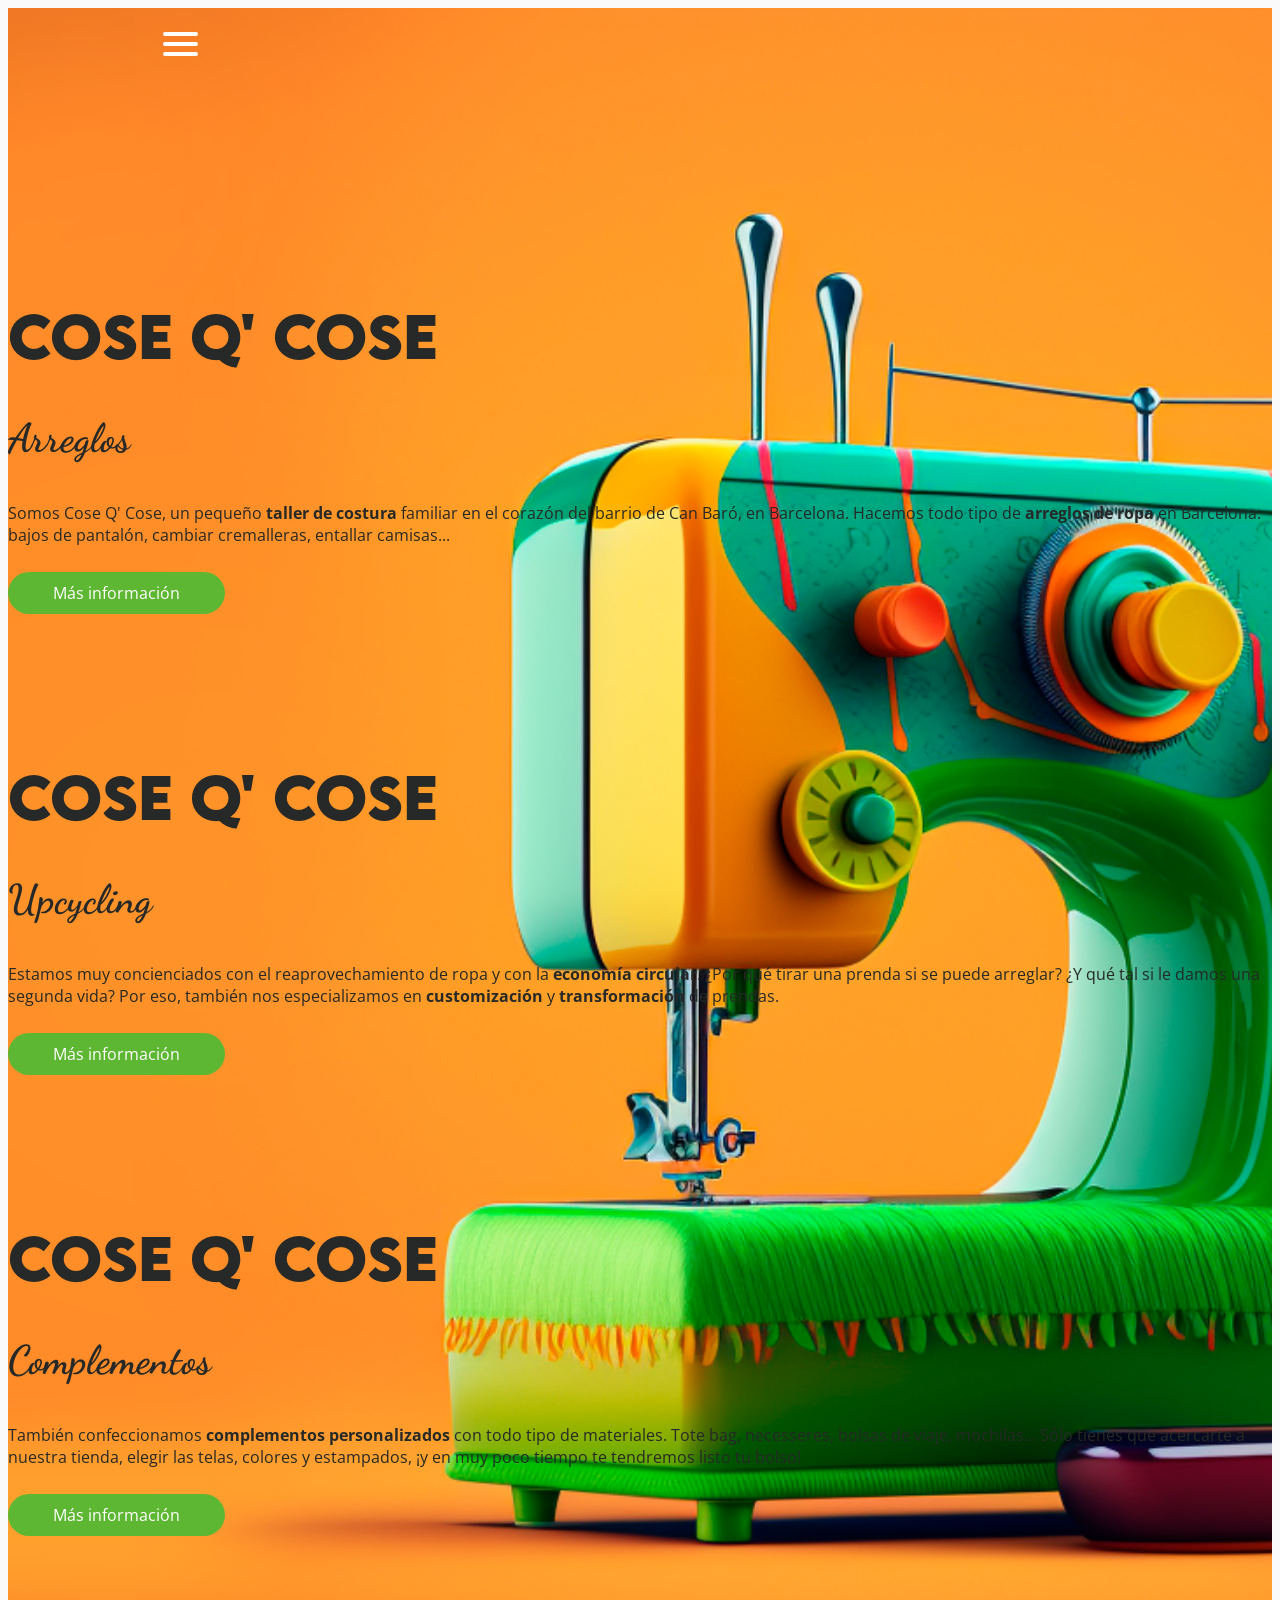
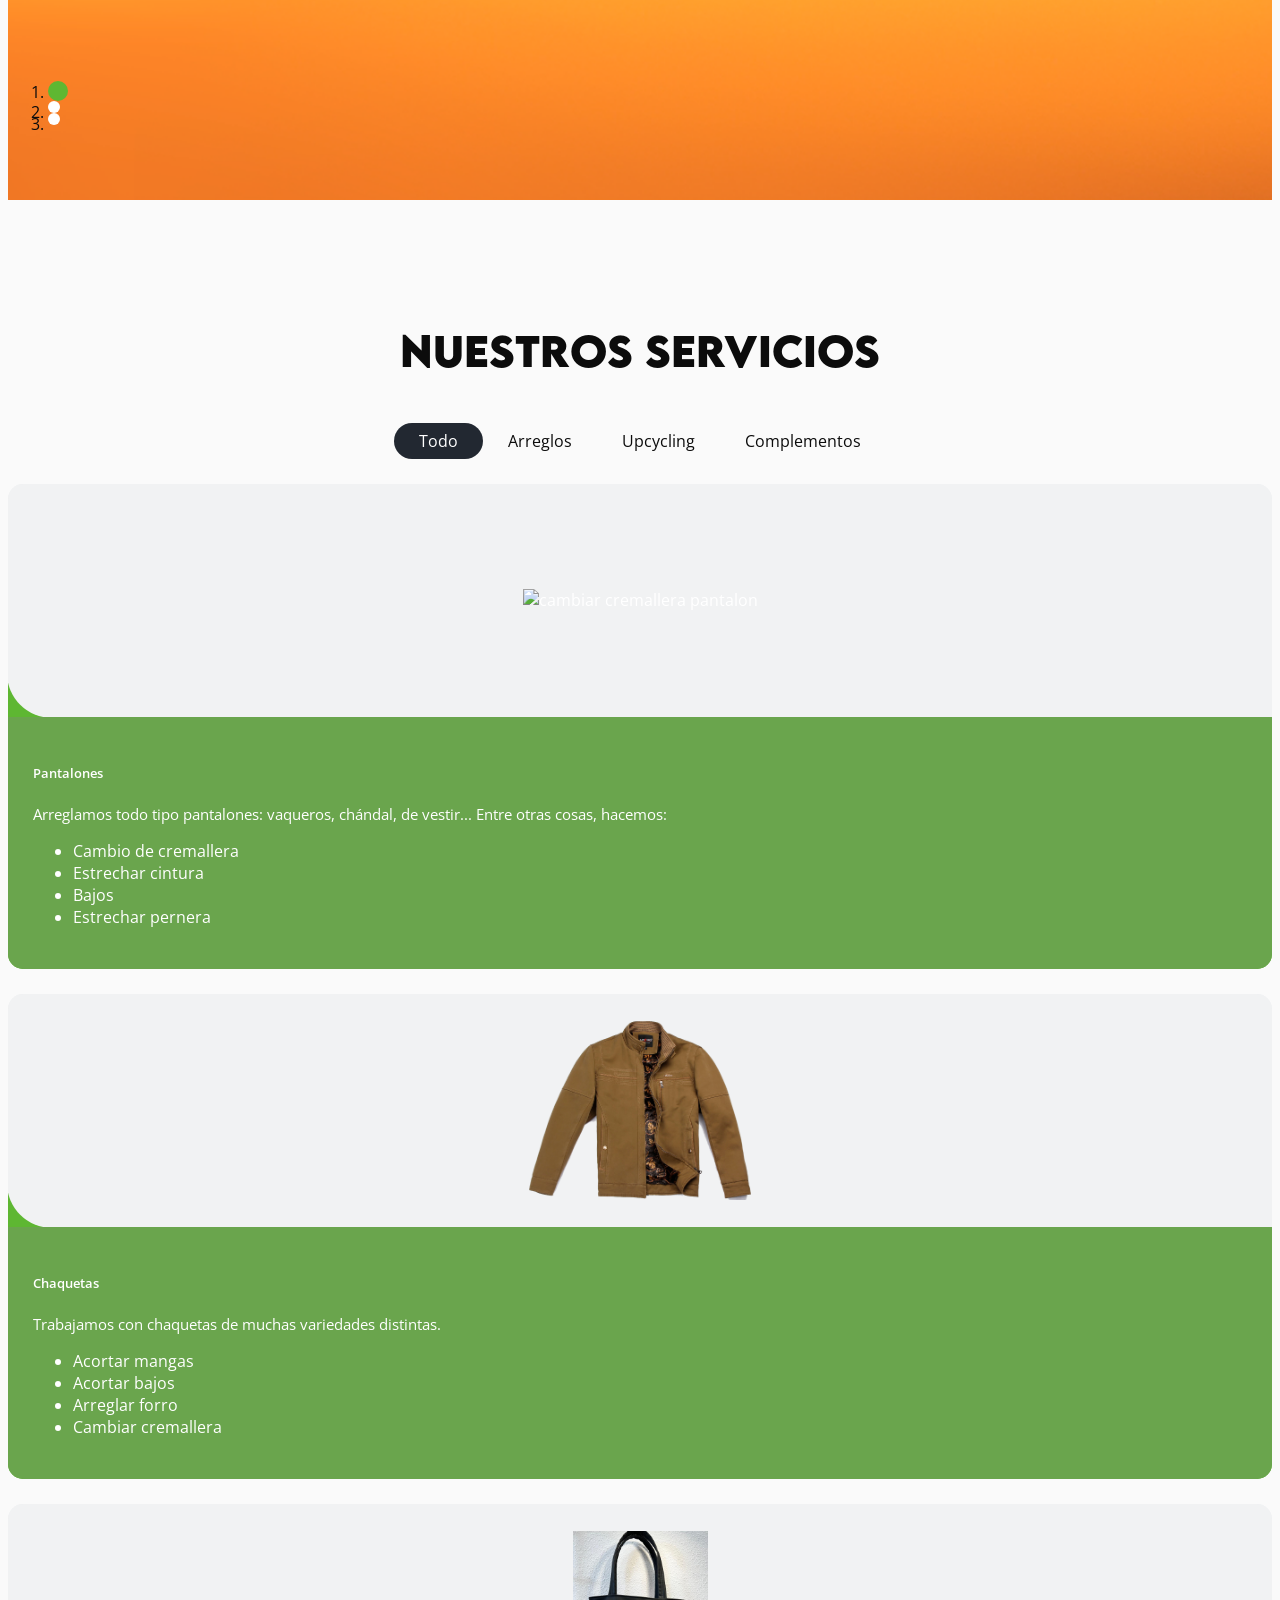
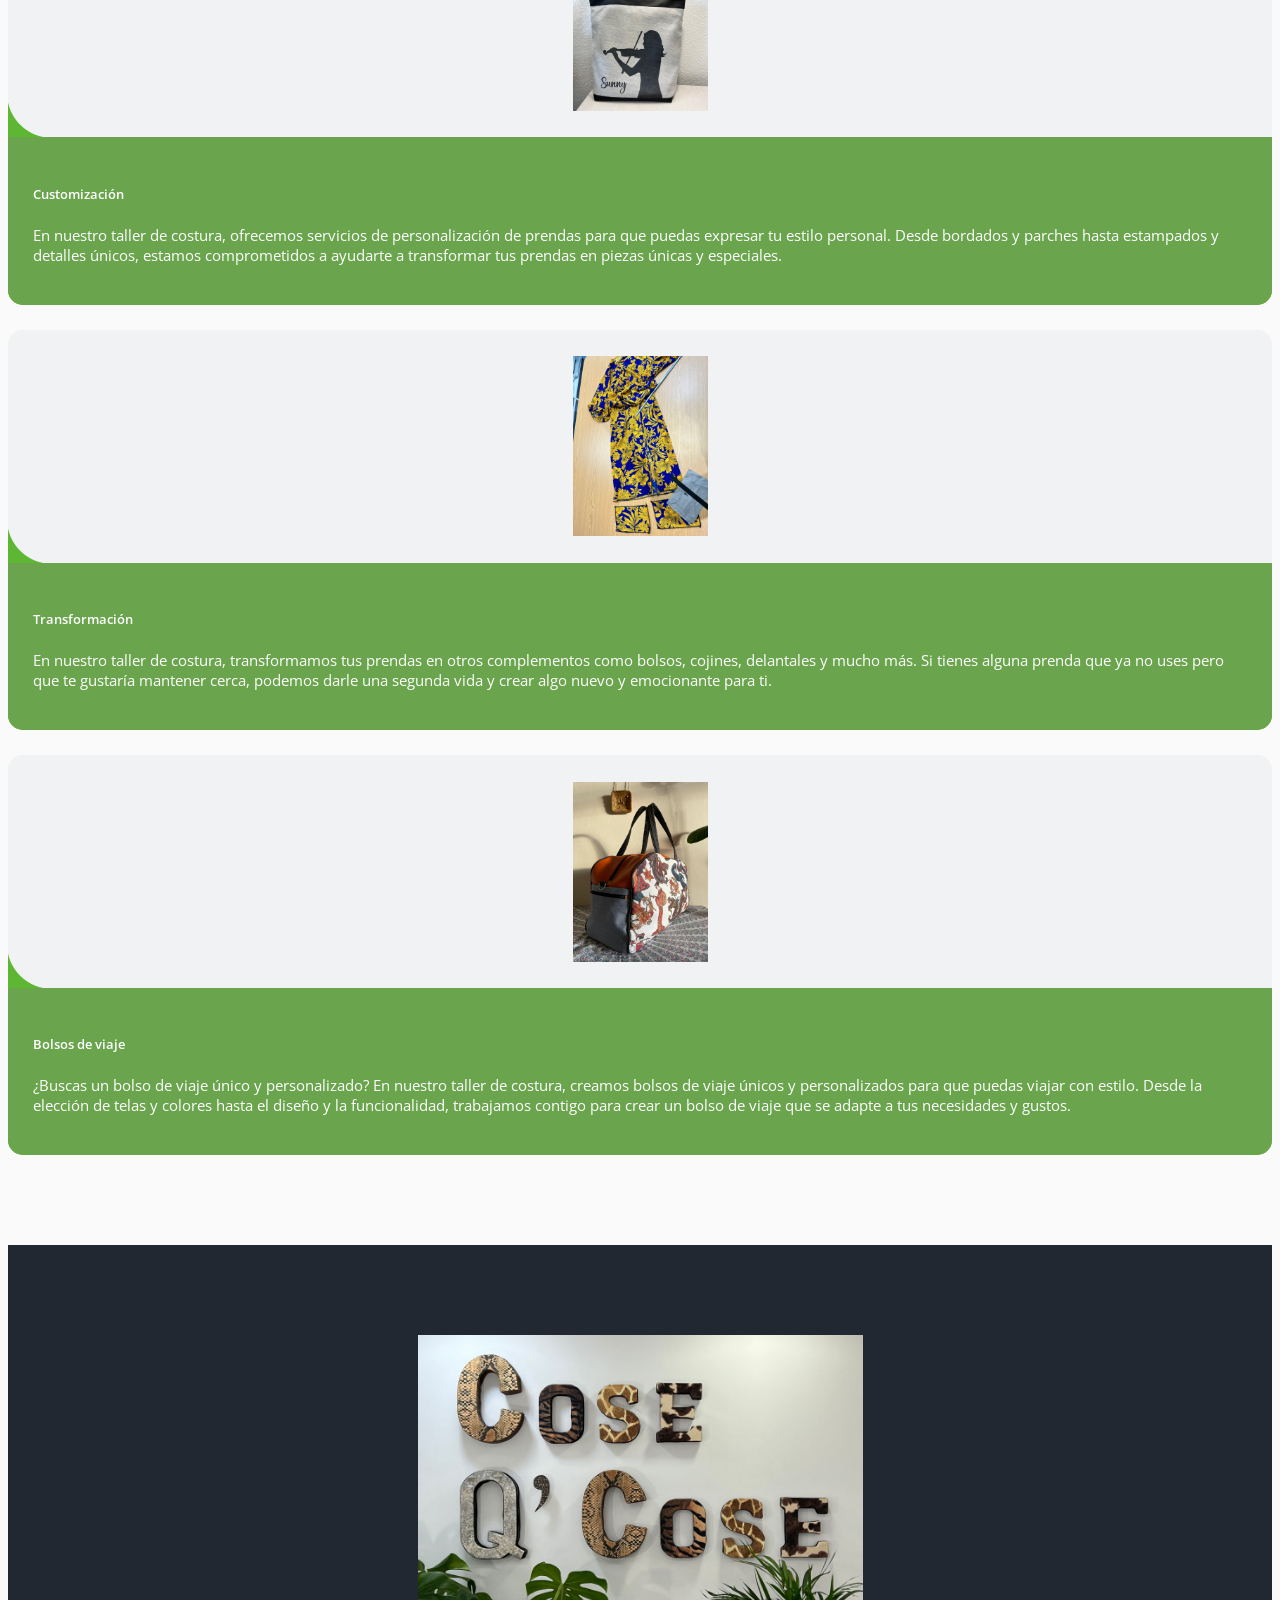
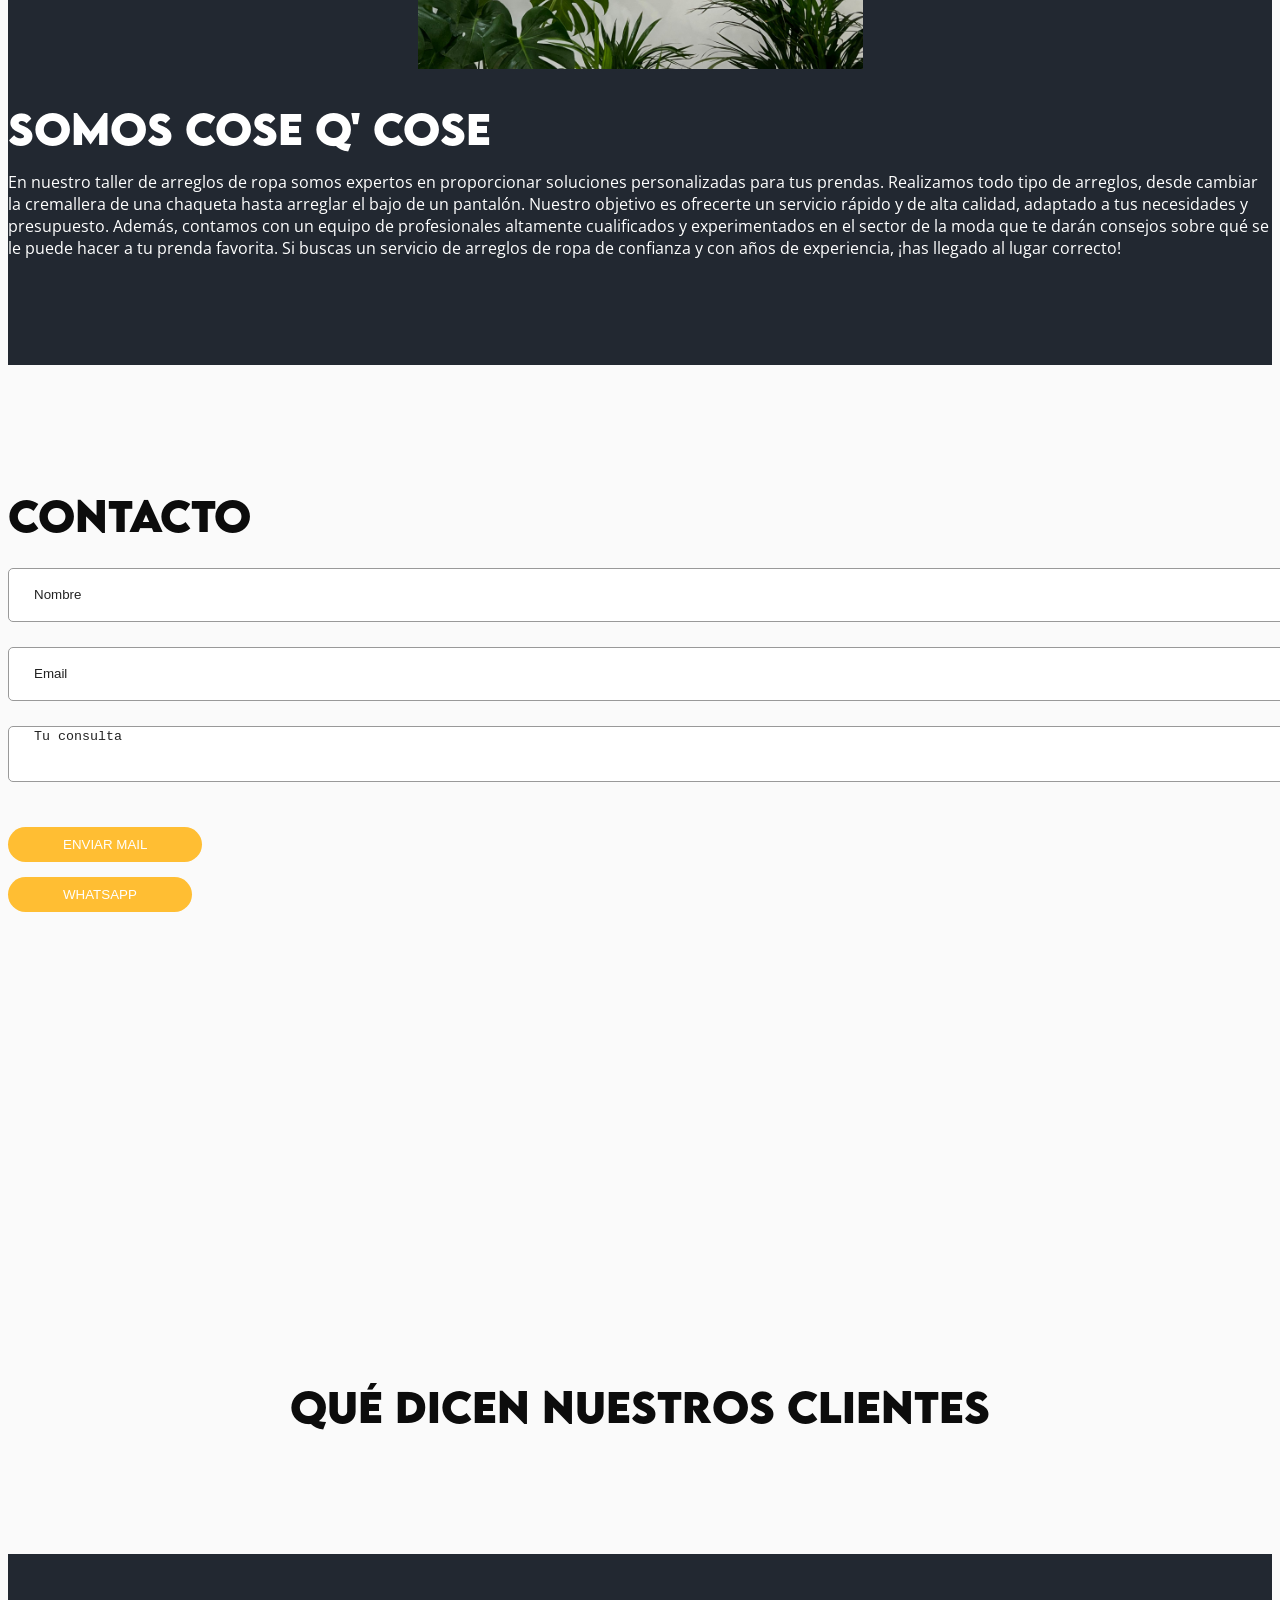
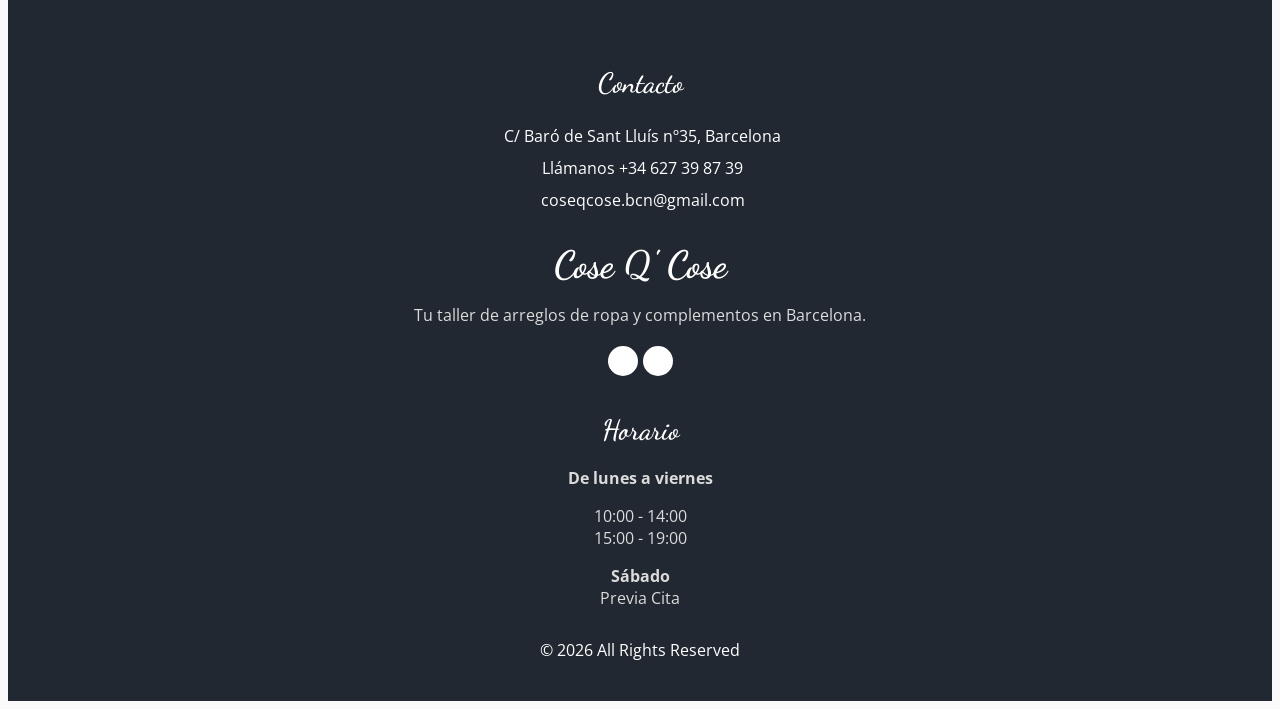
==== commit 2b3a59f5: "Cambiar dirección" ====
--- a/index.html
+++ b/index.html
@@ -1033,7 +1033,7 @@
               <a href="https://goo.gl/maps/CVVVc9mpbSYdGjUh6">
                 <i class="fa fa-map-marker" aria-hidden="true"></i>
                 <span>
-                  C/ Francesc Alegre nº5, Barcelona
+                  C/ Baró de Sant Lluís nº35, Barcelona
                 </span>
               </a>
               <a href="tel:+34627298739">
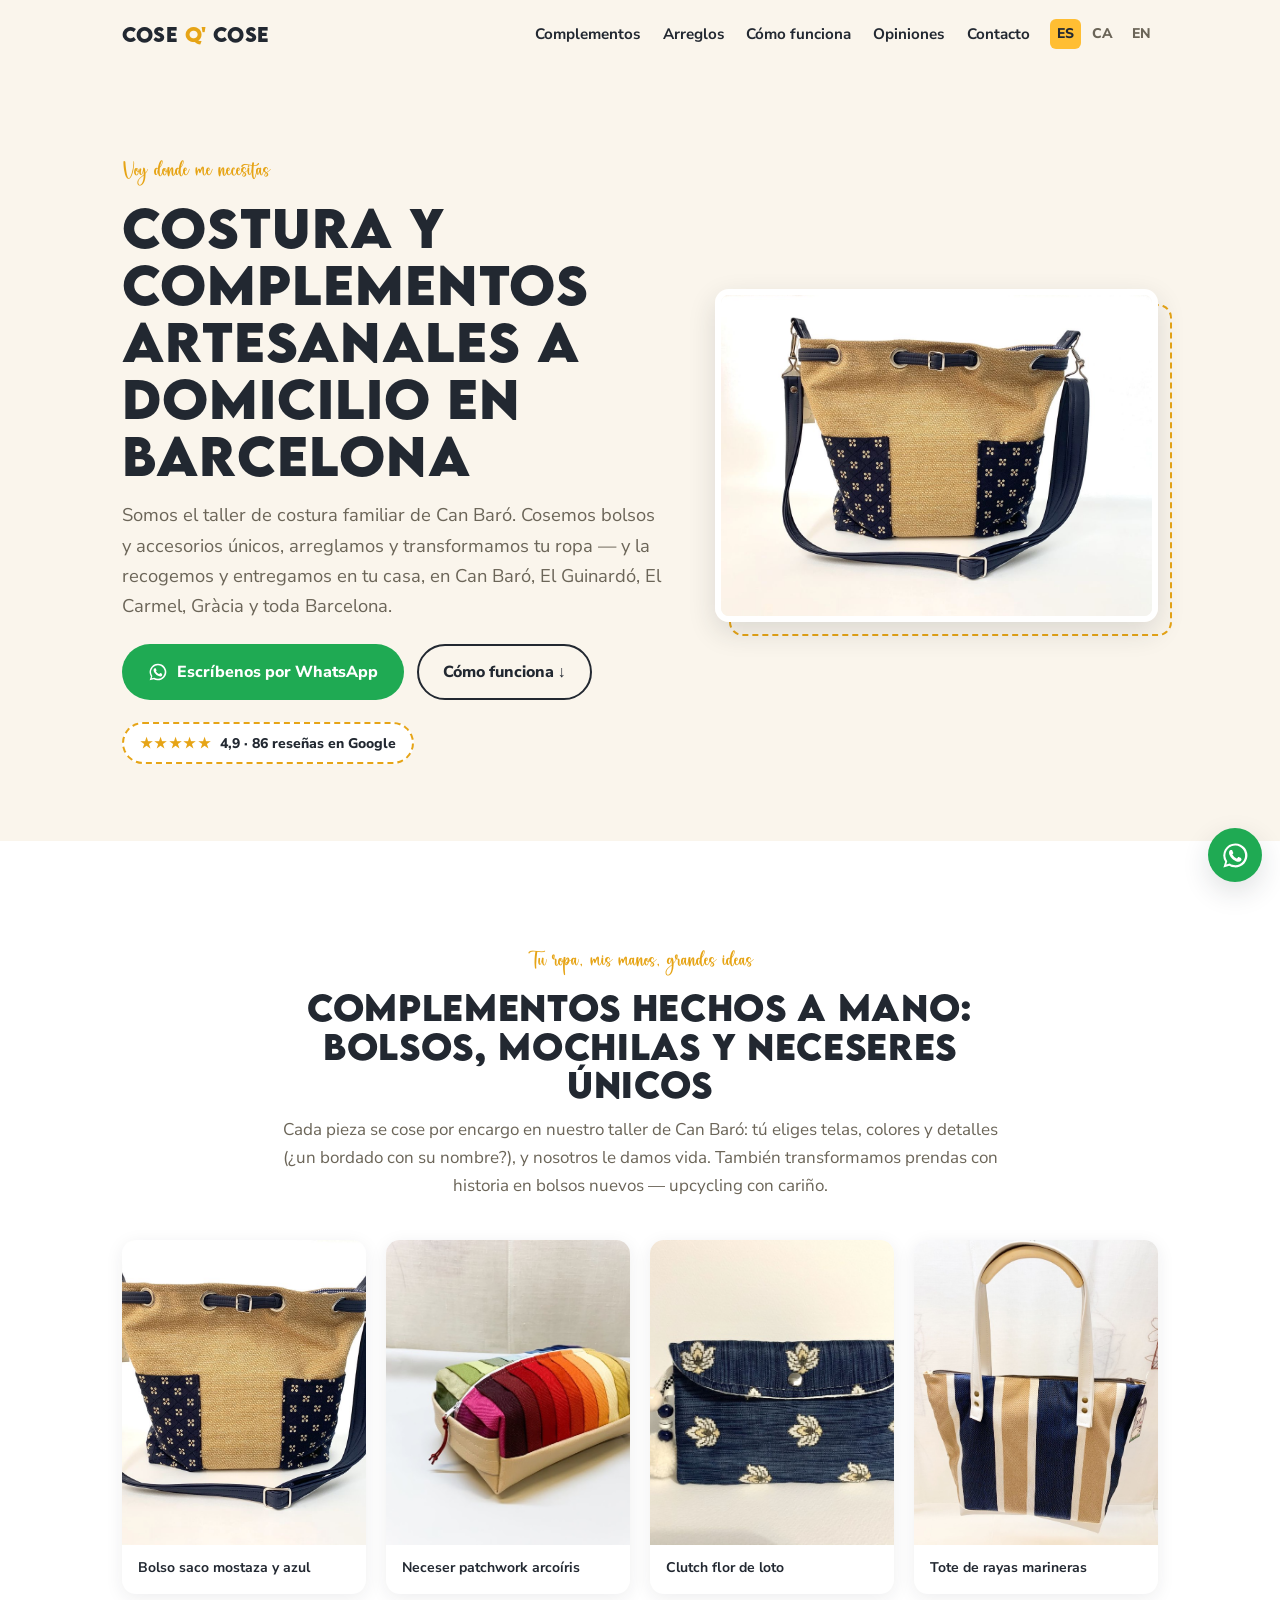
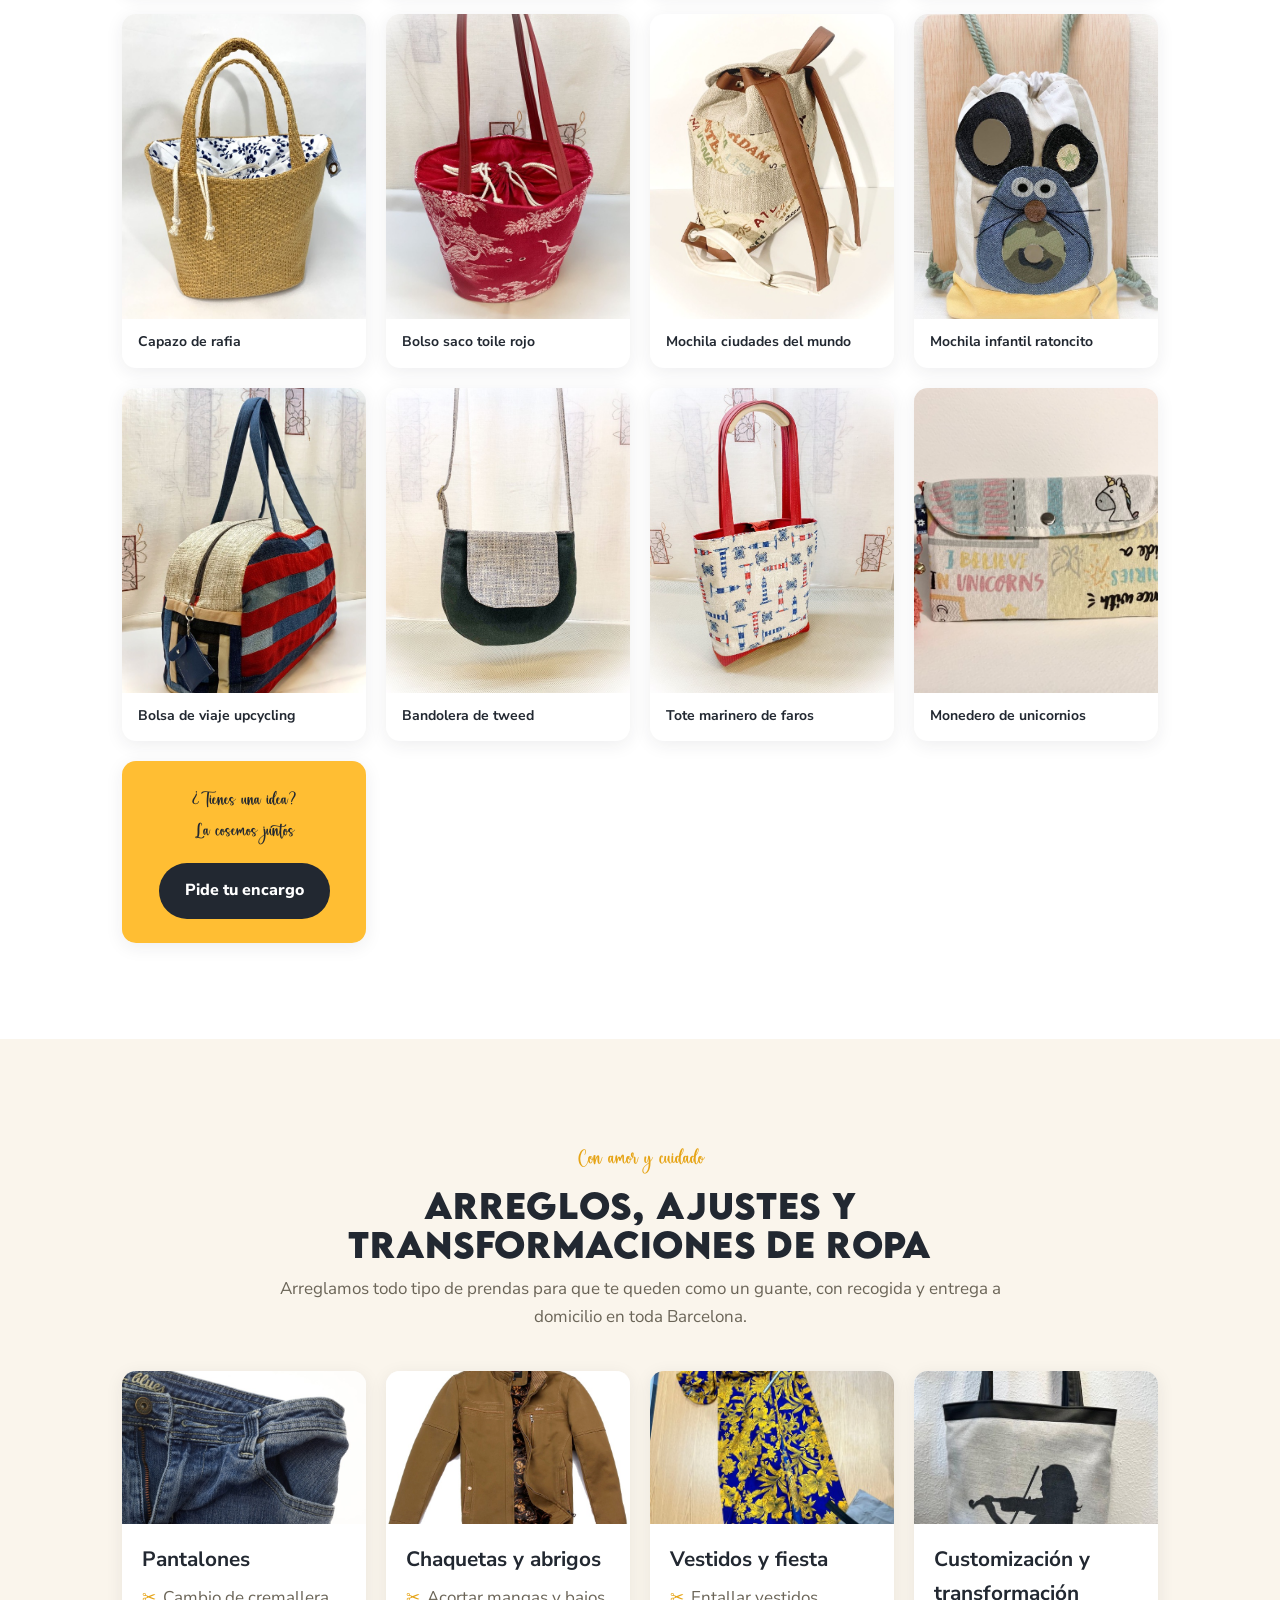
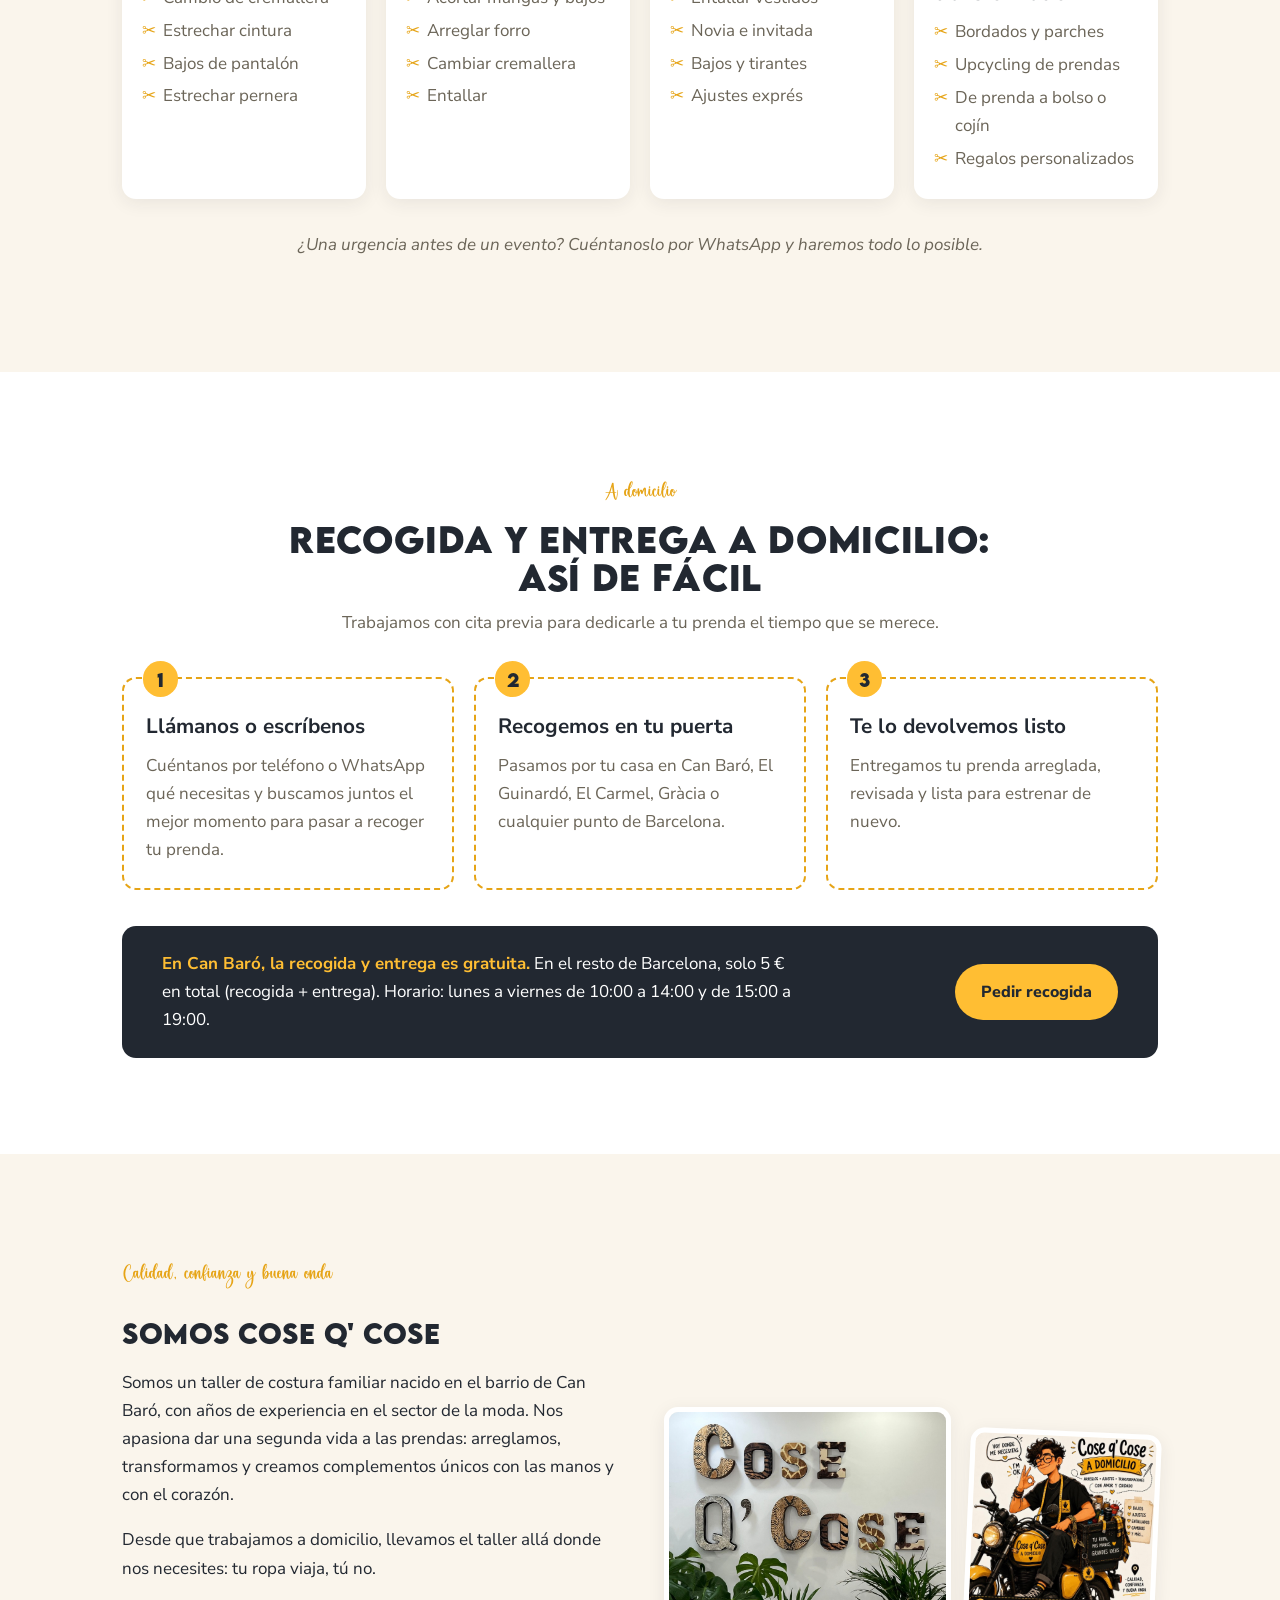
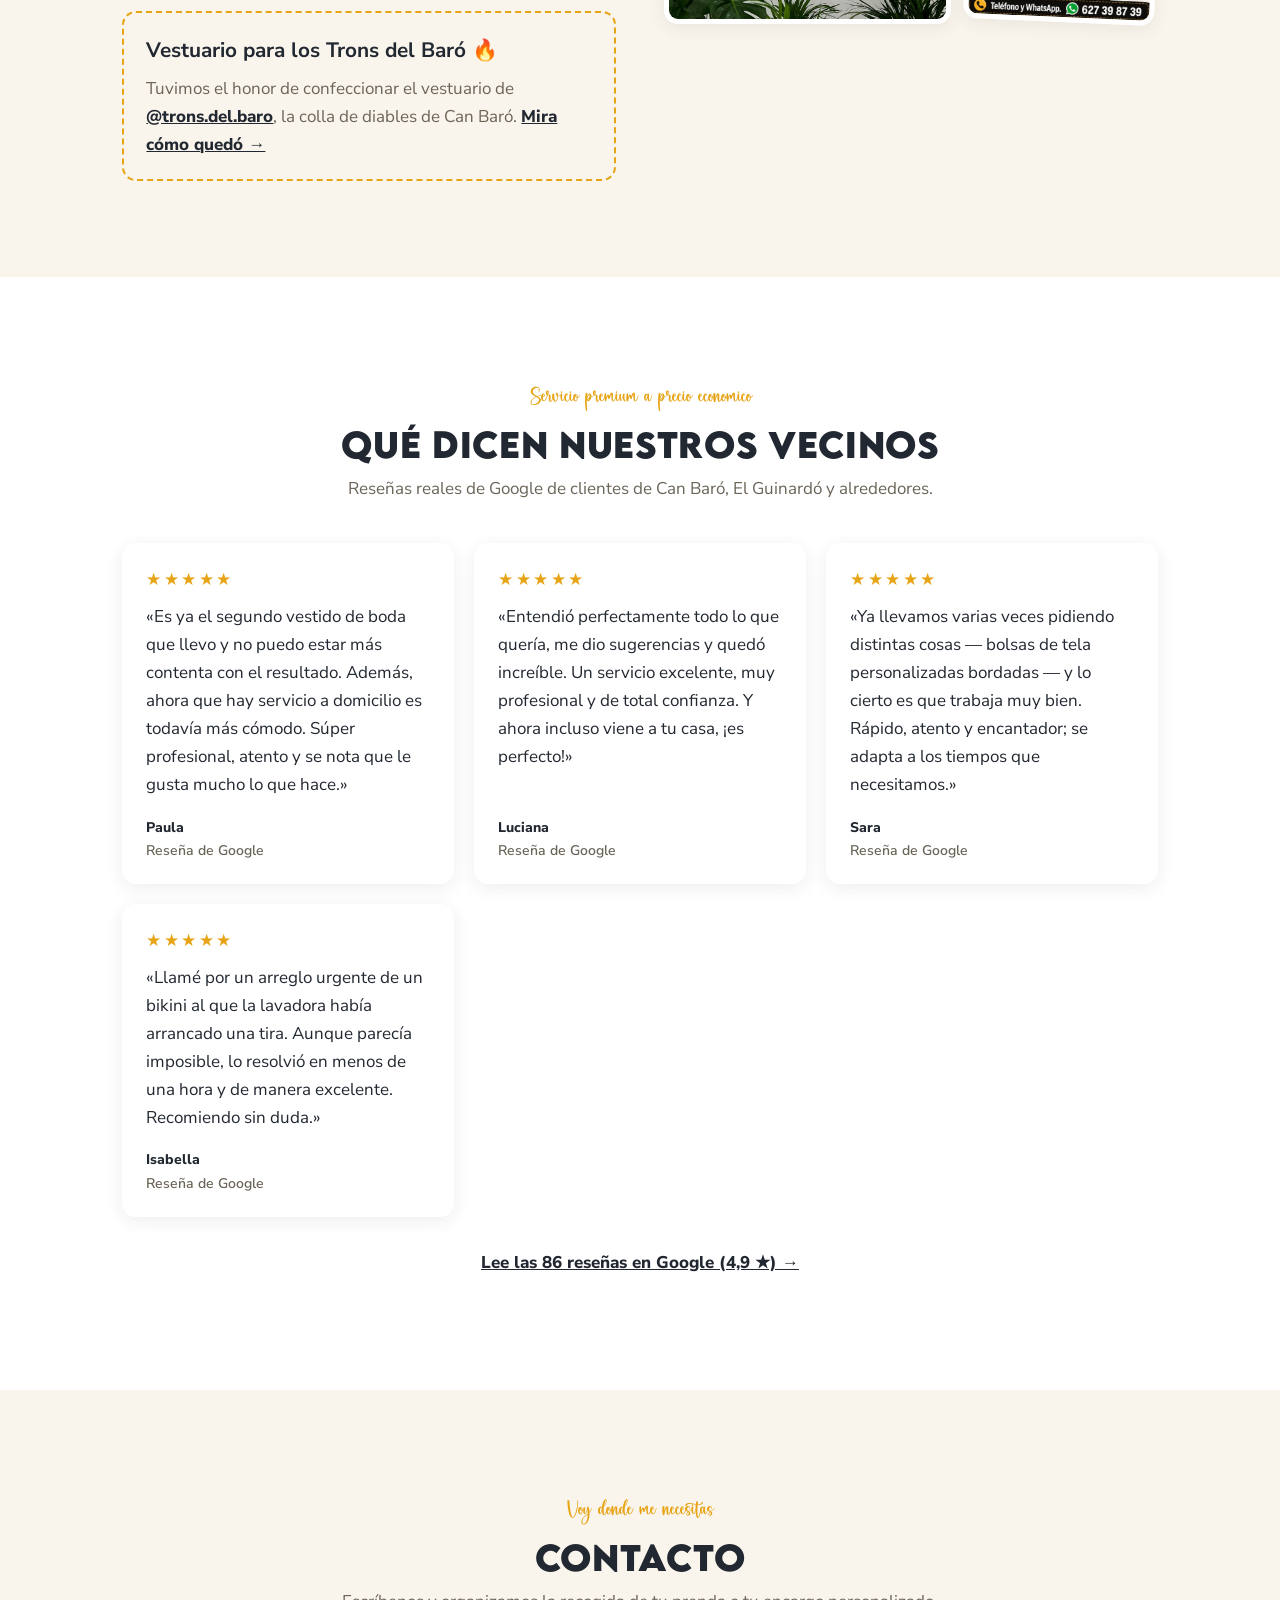
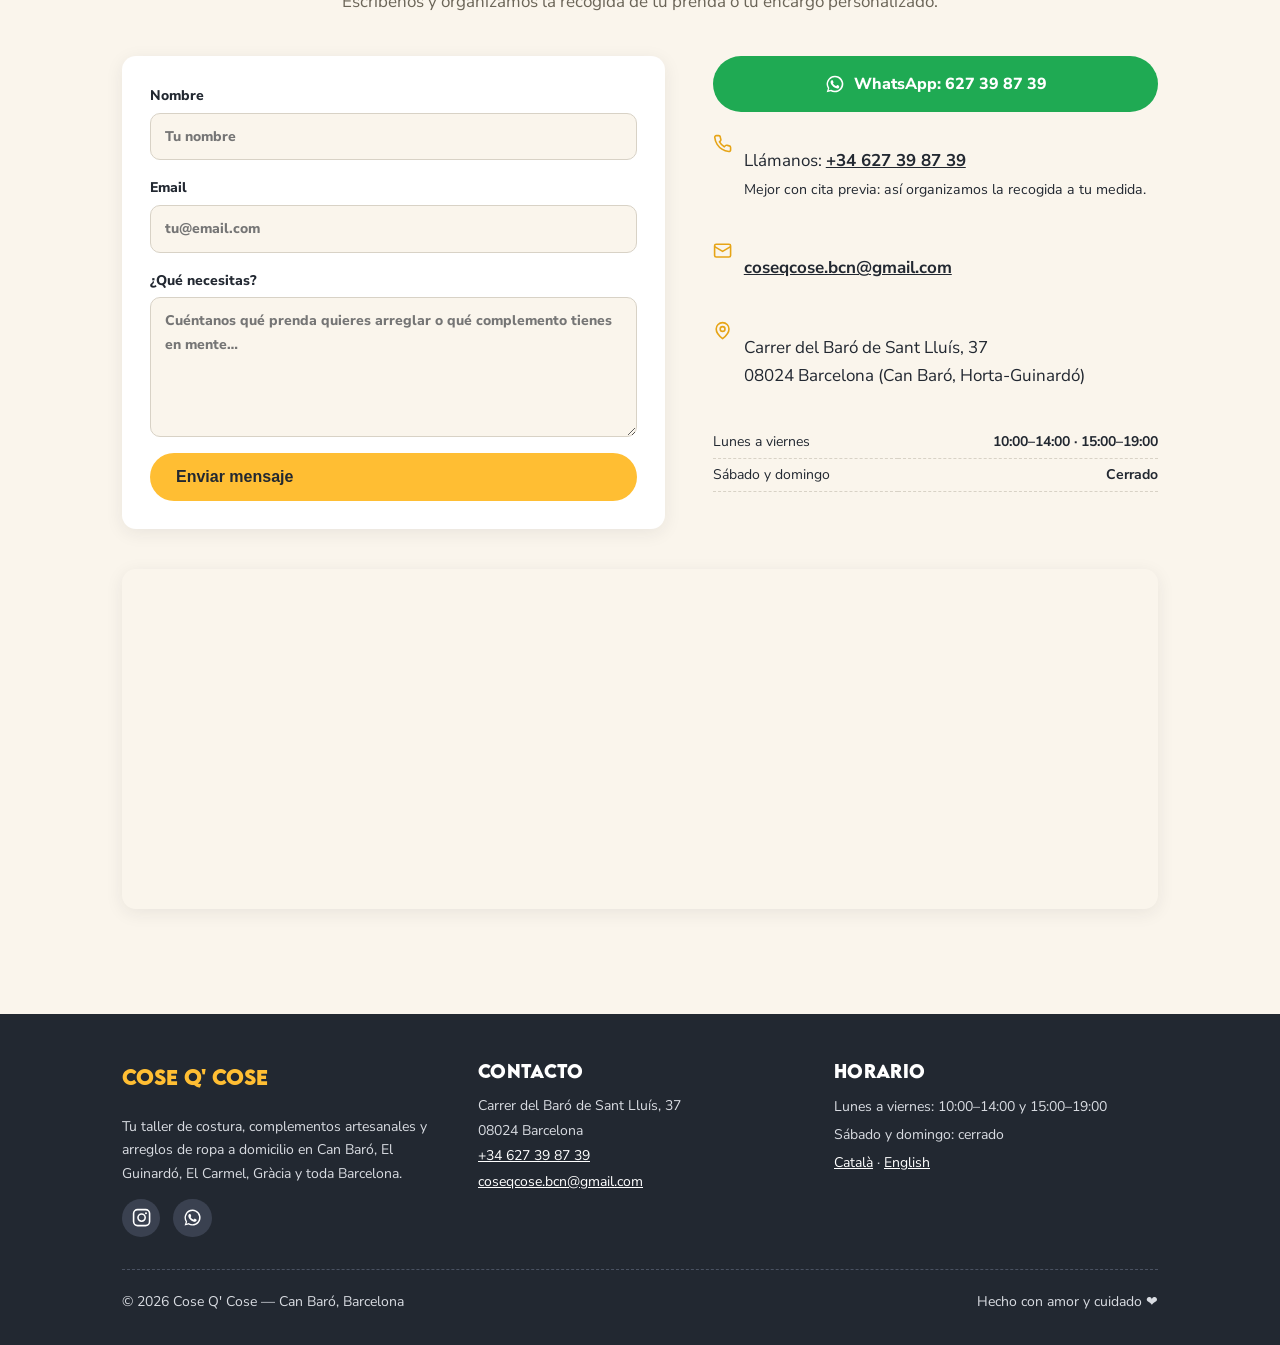
==== commit e2757cfb: "Rediseño: index ES, CSS moderno, JS vanilla, favicon Co-Authored-By: Claude Fable 5 <noreply@anthrop" ====
--- a/index.html
+++ b/index.html
@@ -1,1137 +1,554 @@
 <!DOCTYPE html>
-<html>
+<html lang="es">
 
 <head>
-  <!-- Basic -->
+  <!-- ============================================================
+    SYNC CHECKLIST — si editas datos de negocio, cámbialos también
+    en /ca/index.html y /en/index.html:
+      Teléfono/WhatsApp: +34 627 39 87 39 (tel:+34627398739 / wa.me/34627398739)
+      Email: coseqcose.bcn@gmail.com
+      Dirección: Carrer del Baró de Sant Lluís, 37, 08024 Barcelona
+      Horario: L–V 10:00–14:00 y 15:00–19:00 · Sáb y dom cerrado
+      Recogida: Can Baró gratis · Resto de Barcelona 5 € (recogida + entrega)
+      Rating: 4,9 · 86 reseñas
+    Verificar: grep -rn "627" index.html ca en | sort
+  ============================================================ -->
   <meta charset="utf-8" />
-  <meta http-equiv="X-UA-Compatible" content="IE=edge" />
-  <!-- Mobile Metas -->
-  <meta name="viewport" content="width=device-width, initial-scale=1, shrink-to-fit=no" />
-  <!-- Site Metas -->
-  <meta property="og:site_name" content="Arreglos de ropa">
-  <meta name="keywords"
-    content="taller de arreglos de ropa, costura, confección de prendas, arreglo de prendas, Barcelona, upcycling, customizacion" />
+  <meta name="viewport" content="width=device-width, initial-scale=1" />
+
+  <title>Arreglos de ropa y bolsos artesanales a domicilio en Can Baró y El Guinardó | Cose Q' Cose</title>
   <meta name="description"
-    content="Tu taller costura familiar en Can Baró, Barcelona. Hacemos todo tipo de arreglos, customizamos prendas, y creamos regalos personalizados">
+    content="Taller de costura familiar con recogida y entrega a domicilio en Can Baró, El Guinardó, El Carmel, Gràcia y toda Barcelona. Bolsos hechos a mano, arreglos de ropa y transformaciones. Llámanos o escríbenos por WhatsApp y lo organizamos." />
+
+  <link rel="canonical" href="https://www.coseqcose.com/" />
+  <link rel="alternate" hreflang="es" href="https://www.coseqcose.com/" />
+  <link rel="alternate" hreflang="ca" href="https://www.coseqcose.com/ca/" />
+  <link rel="alternate" hreflang="en" href="https://www.coseqcose.com/en/" />
+  <link rel="alternate" hreflang="x-default" href="https://www.coseqcose.com/" />
+
+  <meta property="og:type" content="website" />
+  <meta property="og:site_name" content="Cose Q' Cose" />
+  <meta property="og:title" content="Cose Q' Cose — costura y complementos artesanales a domicilio en Barcelona" />
   <meta property="og:description"
-    content="Bienvenidos a nuestro taller de arreglos de ropa, donde ofrecemos servicios de costura y customizació de prendas a medida. ¡Visítanos para conocer nuestros servicios!">
-  <!-- FAVICON PERSONALIZADO
-  <link rel="shortcut icon" href="images/favicon.png" type="">
-  -->
-  <!-- FAVICON EMOJI-->
-  <link rel="icon"
-    href="data:image/svg+xml,<svg xmlns=%22http://www.w3.org/2000/svg%22 viewBox=%220 0 100 100%22><text y=%22.9em%22 font-size=%2290%22>✂️</text></svg>">
-
-  <title> Cose Q' Cose - arreglos de ropa</title>
-
-  <!-- bootstrap core css -->
-  <link rel="stylesheet" type="text/css" href="css/bootstrap.css" />
-
-  <!--owl slider stylesheet -->
-  <link rel="stylesheet" type="text/css"
-    href="https://cdnjs.cloudflare.com/ajax/libs/OwlCarousel2/2.3.4/assets/owl.carousel.min.css" />
-  <!-- nice select  -->
-  <link rel="stylesheet" href="https://cdnjs.cloudflare.com/ajax/libs/jquery-nice-select/1.1.0/css/nice-select.min.css"
-    integrity="sha512-CruCP+TD3yXzlvvijET8wV5WxxEh5H8P4cmz0RFbKK6FlZ2sYl3AEsKlLPHbniXKSrDdFewhbmBK5skbdsASbQ=="
-    crossorigin="anonymous" />
-  <!-- font awesome style -->
-  <link href="css/font-awesome.min.css" rel="stylesheet" />
-
-  <!-- Custom styles for this template -->
-  <link href="css/style.css" rel="stylesheet" />
-  <!-- responsive style -->
-  <link href="css/responsive.css" rel="stylesheet" />
-
+    content="Bolsos hechos a mano y arreglos de ropa con recogida y entrega a domicilio en Can Baró, El Guinardó, El Carmel, Gràcia y toda Barcelona." />
+  <meta property="og:url" content="https://www.coseqcose.com/" />
+  <meta property="og:image" content="https://www.coseqcose.com/images/og-image.jpg" />
+  <meta property="og:locale" content="es_ES" />
+  <meta name="twitter:card" content="summary_large_image" />
+
+  <link rel="icon" href="/favicon.svg" type="image/svg+xml" />
+  <link rel="apple-touch-icon" href="/apple-touch-icon.png" />
+
+  <link rel="preload" href="/fonts/lemonmilk.otf" as="font" type="font/otf" crossorigin />
+  <link rel="preconnect" href="https://fonts.googleapis.com" />
+  <link rel="preconnect" href="https://fonts.gstatic.com" crossorigin />
+  <link href="https://fonts.googleapis.com/css2?family=Nunito+Sans:wght@400;600;700;800&display=swap" rel="stylesheet" />
+  <link rel="stylesheet" href="/css/main.css" />
+
+  <script type="application/ld+json">
+  {
+    "@context": "https://schema.org",
+    "@type": "LocalBusiness",
+    "@id": "https://www.coseqcose.com/#negocio",
+    "name": "Cose Q' Cose",
+    "description": "Taller de costura familiar con servicio de recogida y entrega a domicilio en Barcelona: bolsos y complementos artesanales, arreglos y transformaciones de ropa.",
+    "url": "https://www.coseqcose.com/",
+    "telephone": "+34627398739",
+    "email": "coseqcose.bcn@gmail.com",
+    "image": "https://www.coseqcose.com/images/og-image.jpg",
+    "priceRange": "€",
+    "address": {
+      "@type": "PostalAddress",
+      "streetAddress": "Carrer del Baró de Sant Lluís, 37",
+      "addressLocality": "Barcelona",
+      "addressRegion": "Barcelona",
+      "postalCode": "08024",
+      "addressCountry": "ES"
+    },
+    "geo": { "@type": "GeoCoordinates", "latitude": 41.4164482, "longitude": 2.1630407 },
+    "areaServed": [
+      { "@type": "Place", "name": "Can Baró, Barcelona" },
+      { "@type": "Place", "name": "El Guinardó, Barcelona" },
+      { "@type": "Place", "name": "El Carmel, Barcelona" },
+      { "@type": "Place", "name": "Gràcia, Barcelona" },
+      { "@type": "City", "name": "Barcelona" }
+    ],
+    "openingHoursSpecification": [
+      {
+        "@type": "OpeningHoursSpecification",
+        "dayOfWeek": ["Monday", "Tuesday", "Wednesday", "Thursday", "Friday"],
+        "opens": "10:00",
+        "closes": "14:00"
+      },
+      {
+        "@type": "OpeningHoursSpecification",
+        "dayOfWeek": ["Monday", "Tuesday", "Wednesday", "Thursday", "Friday"],
+        "opens": "15:00",
+        "closes": "19:00"
+      }
+    ],
+    "aggregateRating": { "@type": "AggregateRating", "ratingValue": "4.9", "reviewCount": "86" },
+    "sameAs": [
+      "https://www.instagram.com/coseqcose.bcn/",
+      "https://maps.app.goo.gl/PLKGwGQZFfFuwniM7"
+    ]
+  }
+  </script>
 </head>
 
 <body>
 
-  <div class="hero_area">
-    <div class="bg-box">
-      <img src="images/maqu_coser2.png" alt="">
+  <header class="site-header">
+    <div class="container header-inner">
+      <a class="brand" href="/">Cose <span>Q'</span> Cose</a>
+      <button class="nav-toggle" type="button" aria-expanded="false" aria-controls="menu-principal"
+        aria-label="Abrir menú">
+        <svg viewBox="0 0 24 24" fill="none" stroke="currentColor" stroke-width="2.5" stroke-linecap="round">
+          <line x1="4" y1="6" x2="20" y2="6" />
+          <line x1="4" y1="12" x2="20" y2="12" />
+          <line x1="4" y1="18" x2="20" y2="18" />
+        </svg>
+      </button>
+      <nav class="site-nav" id="menu-principal" aria-label="Principal">
+        <ul>
+          <li><a href="#complementos">Complementos</a></li>
+          <li><a href="#arreglos">Arreglos</a></li>
+          <li><a href="#como-funciona">Cómo funciona</a></li>
+          <li><a href="#opiniones">Opiniones</a></li>
+          <li><a href="#contacto">Contacto</a></li>
+        </ul>
+      </nav>
+      <nav class="lang-switch" aria-label="Idioma">
+        <a href="/" aria-current="page" lang="es">ES</a>
+        <a href="/ca/" lang="ca">CA</a>
+        <a href="/en/" lang="en">EN</a>
+      </nav>
     </div>
-    <!-- header section strats -->
-    <header class="header_section">
+  </header>
+
+  <main>
+
+    <!-- ============ HERO ============ -->
+    <section class="hero">
+      <div class="container hero-grid">
+        <div>
+          <span class="eyebrow">Voy donde me necesitas</span>
+          <h1>Costura y complementos artesanales a domicilio en Barcelona</h1>
+          <p class="lead">Somos el taller de costura familiar de Can Baró. Cosemos bolsos y accesorios únicos,
+            arreglamos y transformamos tu ropa — y la recogemos y entregamos en tu casa, en Can Baró,
+            El Guinardó, El Carmel, Gràcia y toda Barcelona.</p>
+          <div class="hero-ctas">
+            <a class="btn btn-whatsapp"
+              href="https://wa.me/34627398739?text=Hola!%20Quiero%20pedir%20una%20recogida%20a%20domicilio."
+              target="_blank" rel="noopener">
+              <svg viewBox="0 0 24 24" fill="currentColor" aria-hidden="true">
+                <path d="M12 2a10 10 0 0 0-8.5 15.3L2 22l4.9-1.4A10 10 0 1 0 12 2Zm0 18.2c-1.6 0-3.1-.4-4.4-1.2l-.3-.2-2.9.8.8-2.8-.2-.3A8.2 8.2 0 1 1 12 20.2Zm4.6-6.1c-.3-.1-1.5-.7-1.7-.8-.2-.1-.4-.1-.6.1-.2.3-.6.8-.8 1-.1.2-.3.2-.5.1a6.7 6.7 0 0 1-3.4-3c-.3-.4 0-.5.2-.7l.4-.5c.1-.2.1-.3 0-.5l-.8-1.9c-.2-.5-.4-.4-.6-.4h-.5c-.2 0-.5.1-.7.3-.2.3-.9.9-.9 2.2s.9 2.5 1 2.7c.1.2 1.8 2.8 4.4 3.9.6.3 1.1.4 1.5.6.6.2 1.2.2 1.6.1.5-.1 1.5-.6 1.7-1.2.2-.6.2-1.1.2-1.2l-.4-.3Z" />
+              </svg>
+              Escríbenos por WhatsApp
+            </a>
+            <a class="btn btn-outline" href="#como-funciona">Cómo funciona ↓</a>
+          </div>
+          <a class="rating-badge" href="https://maps.app.goo.gl/PLKGwGQZFfFuwniM7" target="_blank" rel="noopener">
+            <span class="stars" aria-hidden="true">★★★★★</span> 4,9 · 86 reseñas en Google
+          </a>
+        </div>
+        <figure class="hero-figure">
+          <img src="/images/bolsos/bolso-saco-mostaza-azul.jpg" width="1200" height="900" fetchpriority="high"
+            alt="Bolso saco artesanal mostaza y azul marino hecho a mano en nuestro taller de costura de Can Baró, Barcelona" />
+        </figure>
+      </div>
+    </section>
+
+    <!-- ============ COMPLEMENTOS ============ -->
+    <section class="section section-alt" id="complementos">
       <div class="container">
-        <nav class="navbar navbar-expand-lg custom_nav-container ">
-          <a class="navbar-brand" href="index.html">
-            <span>
-              Cose Q' Cose
-            </span>
-          </a>
-
-          <button class="navbar-toggler" type="button" data-toggle="collapse" data-target="#navbarSupportedContent"
-            aria-controls="navbarSupportedContent" aria-expanded="false" aria-label="Toggle navigation">
-            <span class=""> </span>
-          </button>
-
-          <div class="collapse navbar-collapse" id="navbarSupportedContent">
-            <ul class="navbar-nav  mx-auto ">
-              <li class="nav-item active">
-                <a class="nav-link" href="index.html">Inicio<span class="sr-only">(current)</span></a>
-              </li>
-              <li class="nav-item">
-                <a class="nav-link" href="#servicios">Servicios</a>
-              </li>
-              <li class="nav-item">
-                <a class="nav-link" href="#sobre_nosotros">Sobre nosotros</a>
-              </li>
-              <li class="nav-item">
-                <a class="nav-link" href="#contacto">Contacto</a>
-              </li>
-            </ul>
-            <!--div class="user_option">
-              <a href="" class="user_link">
-                <i class="fa fa-user" aria-hidden="true"></i>
-              </a>
-              <a class="cart_link" href="#">
-                <svg version="1.1" id="Capa_1" xmlns="http://www.w3.org/2000/svg" xmlns:xlink="http://www.w3.org/1999/xlink" x="0px" y="0px" viewBox="0 0 456.029 456.029" style="enable-background:new 0 0 456.029 456.029;" xml:space="preserve">
-                  <g>
-                    <g>
-                      <path d="M345.6,338.862c-29.184,0-53.248,23.552-53.248,53.248c0,29.184,23.552,53.248,53.248,53.248
-                   c29.184,0,53.248-23.552,53.248-53.248C398.336,362.926,374.784,338.862,345.6,338.862z" />
-                    </g>
-                  </g>
-                  <g>
-                    <g>
-                      <path d="M439.296,84.91c-1.024,0-2.56-0.512-4.096-0.512H112.64l-5.12-34.304C104.448,27.566,84.992,10.67,61.952,10.67H20.48
-                   C9.216,10.67,0,19.886,0,31.15c0,11.264,9.216,20.48,20.48,20.48h41.472c2.56,0,4.608,2.048,5.12,4.608l31.744,216.064
-                   c4.096,27.136,27.648,47.616,55.296,47.616h212.992c26.624,0,49.664-18.944,55.296-45.056l33.28-166.4
-                   C457.728,97.71,450.56,86.958,439.296,84.91z" />
-                    </g>
-                  </g>
-                  <g>
-                    <g>
-                      <path d="M215.04,389.55c-1.024-28.16-24.576-50.688-52.736-50.688c-29.696,1.536-52.224,26.112-51.2,55.296
-                   c1.024,28.16,24.064,50.688,52.224,50.688h1.024C193.536,443.31,216.576,418.734,215.04,389.55z" />
-                    </g>
-                  </g>
-                  <g>
-                  </g>
-                  <g>
-                  </g>
-                  <g>
-                  </g>
-                  <g>
-                  </g>
-                  <g>
-                  </g>
-                  <g>
-                  </g>
-                  <g>
-                  </g>
-                  <g>
-                  </g>
-                  <g>
-                  </g>
-                  <g>
-                  </g>
-                  <g>
-                  </g>
-                  <g>
-                  </g>
-                  <g>
-                  </g>
-                  <g>
-                  </g>
-                  <g>
-                  </g>
-                </svg>
-              </a>
-              <form class="form-inline">
-                <button class="btn  my-2 my-sm-0 nav_search-btn" type="submit">
-                  <i class="fa fa-search" aria-hidden="true"></i>
-                </button>
-              </form>
-              <a href="" class="order_online">
-                Order Online
-              </a>
-            </div-->
-          </div>
-        </nav>
-      </div>
-    </header>
-    <!-- end header section -->
-    <!-- slider section -->
-    <section class="slider_section layout_padding-bottom">
-      <div id="customCarousel1" class="carousel slide" data-ride="carousel">
-        <div class="carousel-inner">
-          <div class="carousel-item active">
-            <div class="container ">
-              <div class="row">
-                <div class="col-md-7 col-lg-5 ">
-                  <div class="detail-box">
-                    <h1>
-                      Cose Q' Cose
-                    </h1>
-                    <h3>
-                      Arreglos
-                    </h3>
-                    <p>
-                      Somos Cose Q' Cose, un pequeño <strong>taller de costura</strong> familiar
-                      en el corazón del barrio de Can Baró, en Barcelona. Hacemos todo tipo de
-                      <strong>arreglos de ropa</strong> en Barcelona:
-                      bajos de pantalón, cambiar cremalleras, entallar camisas...
-                    </p>
-                    <div class="btn-box">
-                      <a href="#servicios" class="btn1">
-                        Más información
-                      </a>
-                    </div>
-                  </div>
-                </div>
-              </div>
-            </div>
-          </div>
-          <div class="carousel-item ">
-            <div class="container ">
-              <div class="row">
-                <div class="col-md-7 col-lg-5 ">
-                  <div class="detail-box">
-                    <h1>
-                      Cose Q' Cose
-                    </h1>
-                    <h3>
-                      Upcycling
-                    </h3>
-                    <p>
-                      Estamos muy concienciados con el reaprovechamiento de ropa y con la <strong>economía
-                        circular</strong>.
-                      ¿Por qué tirar una prenda si se puede arreglar? ¿Y qué tal si le damos una segunda
-                      vida? Por eso, también nos especializamos en <strong>customización</strong> y
-                      <strong>transformación</strong> de prendas.
-                    </p>
-                    <div class="btn-box">
-                      <a href="#servicios" class="btn1">
-                        Más información
-                      </a>
-                    </div>
-                  </div>
-                </div>
-              </div>
-            </div>
-          </div>
-          <div class="carousel-item">
-            <div class="container ">
-              <div class="row">
-                <div class="col-md-7 col-lg-5 ">
-                  <div class="detail-box">
-                    <h1>
-                      Cose Q' Cose
-                    </h1>
-                    <h3>
-                      Complementos
-                    </h3>
-                    <p>
-                      También confeccionamos <strong>complementos personalizados</strong> con todo tipo
-                      de materiales. Tote bag, necesseres, bolsas de viaje, mochilas...
-                      Sólo tienes que acercarte a nuestra tienda, elegir las telas, colores y
-                      estampados, ¡y en muy poco tiempo te tendremos listo tu bolso!
-                    </p>
-                    <div class="btn-box">
-                      <a href="#servicios" class="btn1">
-                        Más información
-                      </a>
-                    </div>
-                  </div>
-                </div>
-              </div>
-            </div>
-          </div>
-        </div>
-        <div class="container">
-          <ol class="carousel-indicators">
-            <li data-target="#customCarousel1" data-slide-to="0" class="active"></li>
-            <li data-target="#customCarousel1" data-slide-to="1"></li>
-            <li data-target="#customCarousel1" data-slide-to="2"></li>
-          </ol>
-        </div>
-      </div>
-
-    </section>
-    <!-- end slider section -->
-  </div>
-
-  <!-- offer section
-
-  <section class="offer_section layout_padding-bottom">
-    <div class="offer_container">
-      <div class="container ">
-        <div class="row">
-          <div class="col-md-6  ">
-            <div class="box ">
-              <div class="img-box">
-                <img src="images/o1.jpg" alt="">
-              </div>
-              <div class="detail-box">
-                <h5>
-                  Tasty Thursdays
-                </h5>
-                <h6>
-                  <span>20%</span> Off
-                </h6>
-                <a href="">
-                  Order Now <svg version="1.1" id="Capa_1" xmlns="http://www.w3.org/2000/svg" xmlns:xlink="http://www.w3.org/1999/xlink" x="0px" y="0px" viewBox="0 0 456.029 456.029" style="enable-background:new 0 0 456.029 456.029;" xml:space="preserve">
-                    <g>
-                      <g>
-                        <path d="M345.6,338.862c-29.184,0-53.248,23.552-53.248,53.248c0,29.184,23.552,53.248,53.248,53.248
-                     c29.184,0,53.248-23.552,53.248-53.248C398.336,362.926,374.784,338.862,345.6,338.862z" />
-                      </g>
-                    </g>
-                    <g>
-                      <g>
-                        <path d="M439.296,84.91c-1.024,0-2.56-0.512-4.096-0.512H112.64l-5.12-34.304C104.448,27.566,84.992,10.67,61.952,10.67H20.48
-                     C9.216,10.67,0,19.886,0,31.15c0,11.264,9.216,20.48,20.48,20.48h41.472c2.56,0,4.608,2.048,5.12,4.608l31.744,216.064
-                     c4.096,27.136,27.648,47.616,55.296,47.616h212.992c26.624,0,49.664-18.944,55.296-45.056l33.28-166.4
-                     C457.728,97.71,450.56,86.958,439.296,84.91z" />
-                      </g>
-                    </g>
-                    <g>
-                      <g>
-                        <path d="M215.04,389.55c-1.024-28.16-24.576-50.688-52.736-50.688c-29.696,1.536-52.224,26.112-51.2,55.296
-                     c1.024,28.16,24.064,50.688,52.224,50.688h1.024C193.536,443.31,216.576,418.734,215.04,389.55z" />
-                      </g>
-                    </g>
-                    <g>
-                    </g>
-                    <g>
-                    </g>
-                    <g>
-                    </g>
-                    <g>
-                    </g>
-                    <g>
-                    </g>
-                    <g>
-                    </g>
-                    <g>
-                    </g>
-                    <g>
-                    </g>
-                    <g>
-                    </g>
-                    <g>
-                    </g>
-                    <g>
-                    </g>
-                    <g>
-                    </g>
-                    <g>
-                    </g>
-                    <g>
-                    </g>
-                    <g>
-                    </g>
-                  </svg>
-                </a>
-              </div>
-            </div>
-          </div>
-          <div class="col-md-6  ">
-            <div class="box ">
-              <div class="img-box">
-                <img src="images/o2.jpg" alt="">
-              </div>
-              <div class="detail-box">
-                <h5>
-                  Pizza Days
-                </h5>
-                <h6>
-                  <span>15%</span> Off
-                </h6>
-                <a href="">
-                  Order Now <svg version="1.1" id="Capa_1" xmlns="http://www.w3.org/2000/svg" xmlns:xlink="http://www.w3.org/1999/xlink" x="0px" y="0px" viewBox="0 0 456.029 456.029" style="enable-background:new 0 0 456.029 456.029;" xml:space="preserve">
-                    <g>
-                      <g>
-                        <path d="M345.6,338.862c-29.184,0-53.248,23.552-53.248,53.248c0,29.184,23.552,53.248,53.248,53.248
-                     c29.184,0,53.248-23.552,53.248-53.248C398.336,362.926,374.784,338.862,345.6,338.862z" />
-                      </g>
-                    </g>
-                    <g>
-                      <g>
-                        <path d="M439.296,84.91c-1.024,0-2.56-0.512-4.096-0.512H112.64l-5.12-34.304C104.448,27.566,84.992,10.67,61.952,10.67H20.48
-                     C9.216,10.67,0,19.886,0,31.15c0,11.264,9.216,20.48,20.48,20.48h41.472c2.56,0,4.608,2.048,5.12,4.608l31.744,216.064
-                     c4.096,27.136,27.648,47.616,55.296,47.616h212.992c26.624,0,49.664-18.944,55.296-45.056l33.28-166.4
-                     C457.728,97.71,450.56,86.958,439.296,84.91z" />
-                      </g>
-                    </g>
-                    <g>
-                      <g>
-                        <path d="M215.04,389.55c-1.024-28.16-24.576-50.688-52.736-50.688c-29.696,1.536-52.224,26.112-51.2,55.296
-                     c1.024,28.16,24.064,50.688,52.224,50.688h1.024C193.536,443.31,216.576,418.734,215.04,389.55z" />
-                      </g>
-                    </g>
-                    <g>
-                    </g>
-                    <g>
-                    </g>
-                    <g>
-                    </g>
-                    <g>
-                    </g>
-                    <g>
-                    </g>
-                    <g>
-                    </g>
-                    <g>
-                    </g>
-                    <g>
-                    </g>
-                    <g>
-                    </g>
-                    <g>
-                    </g>
-                    <g>
-                    </g>
-                    <g>
-                    </g>
-                    <g>
-                    </g>
-                    <g>
-                    </g>
-                    <g>
-                    </g>
-                  </svg>
-                </a>
-              </div>
-            </div>
-          </div>
-        </div>
-      </div>
-    </div>
-  </section>
-
-  end offer section -->
-
-  <!-- food section -->
-
-  <section id="servicios" class="food_section layout_padding-bottom layout_padding-top">
+        <div class="section-head">
+          <span class="eyebrow">Tu ropa, mis manos, grandes ideas</span>
+          <h2>Complementos hechos a mano: bolsos, mochilas y neceseres únicos</h2>
+          <p class="lead">Cada pieza se cose por encargo en nuestro taller de Can Baró: tú eliges telas, colores
+            y detalles (¿un bordado con su nombre?), y nosotros le damos vida. También transformamos prendas con
+            historia en bolsos nuevos — upcycling con cariño.</p>
+        </div>
+        <div class="gallery">
+          <figure>
+            <img src="/images/bolsos/bolso-saco-mostaza-azul.jpg" loading="eager" width="1200" height="900"
+              alt="Bolso saco artesanal mostaza y azul marino con bolsillos estampados, hecho a mano en Barcelona" />
+            <figcaption>Bolso saco mostaza y azul</figcaption>
+          </figure>
+          <figure>
+            <img src="/images/bolsos/neceser-patchwork-arcoiris.jpg" loading="eager" width="900" height="675"
+              alt="Neceser patchwork arcoíris de lona cosido a mano, complemento artesanal de Cose Q' Cose Barcelona" />
+            <figcaption>Neceser patchwork arcoíris</figcaption>
+          </figure>
+          <figure>
+            <img src="/images/bolsos/clutch-flor-de-loto-azul.jpg" loading="eager" width="900" height="675"
+              alt="Clutch artesanal azul con flores de loto y pompón, hecho a mano en nuestro taller de costura" />
+            <figcaption>Clutch flor de loto</figcaption>
+          </figure>
+          <figure>
+            <img src="/images/bolsos/bolso-tote-rayas-azul-beige.jpg" loading="lazy" width="675" height="900"
+              alt="Bolso tote artesanal de rayas azul marino y beige con asas blancas, hecho a mano en Barcelona" />
+            <figcaption>Tote de rayas marineras</figcaption>
+          </figure>
+          <figure>
+            <img src="/images/bolsos/capazo-rafia-verano.jpg" loading="lazy" width="675" height="900"
+              alt="Capazo de rafia de verano con forro de flores azules, bolso artesanal hecho en Can Baró" />
+            <figcaption>Capazo de rafia</figcaption>
+          </figure>
+          <figure>
+            <img src="/images/bolsos/bolso-saco-toile-rojo.jpg" loading="lazy" width="675" height="900"
+              alt="Bolso saco artesanal de tela toile roja con cordón, cosido a mano en Barcelona" />
+            <figcaption>Bolso saco toile rojo</figcaption>
+          </figure>
+          <figure>
+            <img src="/images/bolsos/mochila-ciudades-del-mundo.jpg" loading="lazy" width="675" height="900"
+              alt="Mochila artesanal de tela con nombres de ciudades del mundo y correas marrones, hecha a mano" />
+            <figcaption>Mochila ciudades del mundo</figcaption>
+          </figure>
+          <figure>
+            <img src="/images/bolsos/mochila-infantil-ratona.jpg" loading="lazy" width="675" height="900"
+              alt="Mochila infantil de cuerdas con ratoncito de tela vaquera, complemento personalizado para niños" />
+            <figcaption>Mochila infantil ratoncito</figcaption>
+          </figure>
+          <figure>
+            <img src="/images/bolsos/bolsa-viaje-vaquera-roja.jpg" loading="lazy" width="675" height="900"
+              alt="Bolsa de viaje artesanal de patchwork vaquero y rojo, tela reciclada, upcycling en Barcelona" />
+            <figcaption>Bolsa de viaje upcycling</figcaption>
+          </figure>
+          <figure>
+            <img src="/images/bolsos/bandolera-tweed-negro.jpg" loading="lazy" width="675" height="900"
+              alt="Bandolera artesanal negra con solapa de tweed gris, bolso hecho a mano en Can Baró, Barcelona" />
+            <figcaption>Bandolera de tweed</figcaption>
+          </figure>
+          <figure>
+            <img src="/images/bolsos/bolso-tote-faro-marinero.jpg" loading="lazy" width="675" height="900"
+              alt="Bolso tote marinero con estampado de faros y asas rojas, cosido a mano en Barcelona" />
+            <figcaption>Tote marinero de faros</figcaption>
+          </figure>
+          <figure>
+            <img src="/images/bolsos/neceser-infantil-unicornio.jpg" loading="lazy" width="900" height="720"
+              alt="Monedero infantil artesanal con unicornios y pompón coral, regalo personalizado hecho a mano" />
+            <figcaption>Monedero de unicornios</figcaption>
+          </figure>
+          <div class="gallery-cta">
+            <p>¿Tienes una idea?<br />La cosemos juntos</p>
+            <a class="btn btn-whatsapp"
+              href="https://wa.me/34627398739?text=Hola!%20Quiero%20encargar%20un%20complemento%20personalizado."
+              target="_blank" rel="noopener">Pide tu encargo</a>
+          </div>
+        </div>
+      </div>
+    </section>
+
+    <!-- ============ ARREGLOS ============ -->
+    <section class="section" id="arreglos">
+      <div class="container">
+        <div class="section-head">
+          <span class="eyebrow">Con amor y cuidado</span>
+          <h2>Arreglos, ajustes y transformaciones de ropa</h2>
+          <p class="lead">Arreglamos todo tipo de prendas para que te queden como un guante, con recogida y
+            entrega a domicilio en toda Barcelona.</p>
+        </div>
+        <div class="cards">
+          <article class="card">
+            <img src="/images/arreglo-pantalones-vaqueros.jpg" loading="lazy" width="700" height="466"
+              alt="Arreglo de pantalones vaqueros: cambio de cremallera y bajos en Barcelona" />
+            <div class="card-body">
+              <h3>Pantalones</h3>
+              <ul>
+                <li>Cambio de cremallera</li>
+                <li>Estrechar cintura</li>
+                <li>Bajos de pantalón</li>
+                <li>Estrechar pernera</li>
+              </ul>
+            </div>
+          </article>
+          <article class="card">
+            <img src="/images/arreglo-chaqueta.jpg" loading="lazy" width="700" height="466"
+              alt="Arreglo de chaquetas y abrigos: mangas, forro y cremalleras en Barcelona" />
+            <div class="card-body">
+              <h3>Chaquetas y abrigos</h3>
+              <ul>
+                <li>Acortar mangas y bajos</li>
+                <li>Arreglar forro</li>
+                <li>Cambiar cremallera</li>
+                <li>Entallar</li>
+              </ul>
+            </div>
+          </article>
+          <article class="card">
+            <img src="/images/arreglo-vestido.jpg" loading="lazy" width="525" height="700"
+              alt="Ajuste de vestidos de fiesta y novia en taller de costura de Can Baró, Barcelona" />
+            <div class="card-body">
+              <h3>Vestidos y fiesta</h3>
+              <ul>
+                <li>Entallar vestidos</li>
+                <li>Novia e invitada</li>
+                <li>Bajos y tirantes</li>
+                <li>Ajustes exprés</li>
+              </ul>
+            </div>
+          </article>
+          <article class="card">
+            <img src="/images/customizacion-prenda.jpg" loading="lazy" width="700" height="466"
+              alt="Customización y transformación de prendas: bordados, parches y upcycling en Barcelona" />
+            <div class="card-body">
+              <h3>Customización y transformación</h3>
+              <ul>
+                <li>Bordados y parches</li>
+                <li>Upcycling de prendas</li>
+                <li>De prenda a bolso o cojín</li>
+                <li>Regalos personalizados</li>
+              </ul>
+            </div>
+          </article>
+        </div>
+        <p class="note">¿Una urgencia antes de un evento? Cuéntanoslo por WhatsApp y haremos todo lo posible.</p>
+      </div>
+    </section>
+
+    <!-- ============ CÓMO FUNCIONA ============ -->
+    <section class="section section-alt" id="como-funciona">
+      <div class="container">
+        <div class="section-head">
+          <span class="eyebrow">A domicilio</span>
+          <h2>Recogida y entrega a domicilio: así de fácil</h2>
+          <p class="lead">Trabajamos con cita previa para dedicarle a tu prenda el tiempo que se merece.</p>
+        </div>
+        <div class="steps">
+          <div class="step">
+            <h3>Llámanos o escríbenos</h3>
+            <p>Cuéntanos por teléfono o WhatsApp qué necesitas y buscamos juntos el mejor momento para pasar a
+              recoger tu prenda.</p>
+          </div>
+          <div class="step">
+            <h3>Recogemos en tu puerta</h3>
+            <p>Pasamos por tu casa en Can Baró, El Guinardó, El Carmel, Gràcia o cualquier punto de Barcelona.</p>
+          </div>
+          <div class="step">
+            <h3>Te lo devolvemos listo</h3>
+            <p>Entregamos tu prenda arreglada, revisada y lista para estrenar de nuevo.</p>
+          </div>
+        </div>
+        <div class="pricing-strip">
+          <p><strong>En Can Baró, la recogida y entrega es gratuita.</strong> En el resto de Barcelona, solo
+            5&nbsp;€ en total (recogida + entrega). Horario: lunes a viernes de 10:00 a 14:00 y de 15:00 a 19:00.</p>
+          <a class="btn btn-primary"
+            href="https://wa.me/34627398739?text=Hola!%20Quiero%20pedir%20una%20recogida%20a%20domicilio."
+            target="_blank" rel="noopener">Pedir recogida</a>
+        </div>
+      </div>
+    </section>
+
+    <!-- ============ NOSOTROS ============ -->
+    <section class="section" id="nosotros">
+      <div class="container about-grid">
+        <div>
+          <span class="eyebrow">Calidad, confianza y buena onda</span>
+          <h2>Somos Cose Q' Cose</h2>
+          <p>Somos un taller de costura familiar nacido en el barrio de Can Baró, con años de experiencia en el
+            sector de la moda. Nos apasiona dar una segunda vida a las prendas: arreglamos, transformamos y
+            creamos complementos únicos con las manos y con el corazón.</p>
+          <p>Desde que trabajamos a domicilio, llevamos el taller allá donde nos necesites: tu ropa viaja, tú no.</p>
+          <div class="collab">
+            <h3>Vestuario para los Trons del Baró 🔥</h3>
+            <p>Tuvimos el honor de confeccionar el vestuario de <a href="https://www.instagram.com/trons.del.baro/"
+                target="_blank" rel="noopener">@trons.del.baro</a>, la colla de diables de Can Baró.
+              <a href="https://www.instagram.com/p/DZ0U4PajDjB/" target="_blank" rel="noopener">Mira cómo quedó →</a>
+            </p>
+          </div>
+        </div>
+        <div class="about-photos">
+          <img src="/images/taller-can-baro-mural.jpg" loading="lazy" width="900" height="675"
+            alt="Mural del taller de costura Cose Q' Cose en el barrio de Can Baró, Barcelona" />
+          <img src="/images/flyer-cose-q-cose.jpg" loading="lazy" width="1000" height="1000"
+            alt="Flyer ilustrado de Cose Q' Cose: servicio de costura a domicilio en Barcelona — voy donde me necesitas" />
+        </div>
+      </div>
+    </section>
+
+    <!-- ============ OPINIONES ============ -->
+    <section class="section section-alt" id="opiniones">
+      <div class="container">
+        <div class="section-head">
+          <span class="eyebrow">Servicio premium a precio económico</span>
+          <h2>Qué dicen nuestros vecinos</h2>
+          <p class="lead">Reseñas reales de Google de clientes de Can Baró, El Guinardó y alrededores.</p>
+        </div>
+        <div class="reviews">
+          <figure class="review">
+            <div class="stars" aria-label="5 estrellas">★★★★★</div>
+            <blockquote>«Es ya el segundo vestido de boda que llevo y no puedo estar más contenta con el
+              resultado. Además, ahora que hay servicio a domicilio es todavía más cómodo. Súper profesional,
+              atento y se nota que le gusta mucho lo que hace.»</blockquote>
+            <figcaption>Paula <span>Reseña de Google</span></figcaption>
+          </figure>
+          <figure class="review">
+            <div class="stars" aria-label="5 estrellas">★★★★★</div>
+            <blockquote>«Entendió perfectamente todo lo que quería, me dio sugerencias y quedó increíble. Un
+              servicio excelente, muy profesional y de total confianza. Y ahora incluso viene a tu casa,
+              ¡es perfecto!»</blockquote>
+            <figcaption>Luciana <span>Reseña de Google</span></figcaption>
+          </figure>
+          <figure class="review">
+            <div class="stars" aria-label="5 estrellas">★★★★★</div>
+            <blockquote>«Ya llevamos varias veces pidiendo distintas cosas — bolsas de tela personalizadas
+              bordadas — y lo cierto es que trabaja muy bien. Rápido, atento y encantador; se adapta a los
+              tiempos que necesitamos.»</blockquote>
+            <figcaption>Sara <span>Reseña de Google</span></figcaption>
+          </figure>
+          <figure class="review">
+            <div class="stars" aria-label="5 estrellas">★★★★★</div>
+            <blockquote>«Llamé por un arreglo urgente de un bikini al que la lavadora había arrancado una tira.
+              Aunque parecía imposible, lo resolvió en menos de una hora y de manera excelente. Recomiendo sin
+              duda.»</blockquote>
+            <figcaption>Isabella <span>Reseña de Google</span></figcaption>
+          </figure>
+        </div>
+        <p class="reviews-footer">
+          <a href="https://maps.app.goo.gl/PLKGwGQZFfFuwniM7" target="_blank" rel="noopener">Lee las 86 reseñas
+            en Google (4,9 ★) →</a>
+        </p>
+      </div>
+    </section>
+
+    <!-- ============ CONTACTO ============ -->
+    <section class="section" id="contacto">
+      <div class="container">
+        <div class="section-head">
+          <span class="eyebrow">Voy donde me necesitas</span>
+          <h2>Contacto</h2>
+          <p class="lead">Escríbenos y organizamos la recogida de tu prenda o tu encargo personalizado.</p>
+        </div>
+        <div class="contact-grid">
+          <form class="contact-form" action="https://formspree.io/f/mwkjabyv" method="POST">
+            <input type="hidden" name="_subject" value="Consulta desde coseqcose.com" />
+            <input type="text" name="_gotcha" style="display:none" tabindex="-1" autocomplete="off" />
+            <label>Nombre
+              <input type="text" name="nombre" required autocomplete="name" placeholder="Tu nombre" />
+            </label>
+            <label>Email
+              <input type="email" name="email" required autocomplete="email" placeholder="tu@email.com" />
+            </label>
+            <label>¿Qué necesitas?
+              <textarea name="message" rows="5" required
+                placeholder="Cuéntanos qué prenda quieres arreglar o qué complemento tienes en mente…"></textarea>
+            </label>
+            <button class="btn btn-primary" type="submit">Enviar mensaje</button>
+          </form>
+          <div class="contact-info">
+            <a class="btn btn-whatsapp"
+              href="https://wa.me/34627398739?text=Hola!%20Quiero%20pedir%20una%20recogida%20a%20domicilio."
+              target="_blank" rel="noopener">
+              <svg viewBox="0 0 24 24" fill="currentColor" aria-hidden="true">
+                <path d="M12 2a10 10 0 0 0-8.5 15.3L2 22l4.9-1.4A10 10 0 1 0 12 2Zm0 18.2c-1.6 0-3.1-.4-4.4-1.2l-.3-.2-2.9.8.8-2.8-.2-.3A8.2 8.2 0 1 1 12 20.2Zm4.6-6.1c-.3-.1-1.5-.7-1.7-.8-.2-.1-.4-.1-.6.1-.2.3-.6.8-.8 1-.1.2-.3.2-.5.1a6.7 6.7 0 0 1-3.4-3c-.3-.4 0-.5.2-.7l.4-.5c.1-.2.1-.3 0-.5l-.8-1.9c-.2-.5-.4-.4-.6-.4h-.5c-.2 0-.5.1-.7.3-.2.3-.9.9-.9 2.2s.9 2.5 1 2.7c.1.2 1.8 2.8 4.4 3.9.6.3 1.1.4 1.5.6.6.2 1.2.2 1.6.1.5-.1 1.5-.6 1.7-1.2.2-.6.2-1.1.2-1.2l-.4-.3Z" />
+              </svg>
+              WhatsApp: 627 39 87 39
+            </a>
+            <div class="info-line">
+              <svg viewBox="0 0 24 24" fill="none" stroke="currentColor" stroke-width="2" aria-hidden="true">
+                <path d="M22 16.9v3a2 2 0 0 1-2.2 2 19.8 19.8 0 0 1-8.6-3 19.5 19.5 0 0 1-6-6 19.8 19.8 0 0 1-3-8.7A2 2 0 0 1 4.1 2h3a2 2 0 0 1 2 1.7c.1 1 .4 2 .7 2.8a2 2 0 0 1-.5 2.1L8.1 9.9a16 16 0 0 0 6 6l1.3-1.2a2 2 0 0 1 2.1-.5c.9.3 1.9.6 2.8.7a2 2 0 0 1 1.7 2Z" />
+              </svg>
+              <p>Llámanos: <a href="tel:+34627398739">+34 627 39 87 39</a><br />
+                <small>Mejor con cita previa: así organizamos la recogida a tu medida.</small></p>
+            </div>
+            <div class="info-line">
+              <svg viewBox="0 0 24 24" fill="none" stroke="currentColor" stroke-width="2" aria-hidden="true">
+                <rect x="2" y="4" width="20" height="16" rx="2" />
+                <path d="m22 7-10 6L2 7" />
+              </svg>
+              <p><a href="mailto:coseqcose.bcn@gmail.com">coseqcose.bcn@gmail.com</a></p>
+            </div>
+            <div class="info-line">
+              <svg viewBox="0 0 24 24" fill="none" stroke="currentColor" stroke-width="2" aria-hidden="true">
+                <path d="M20 10c0 6-8 12-8 12S4 16 4 10a8 8 0 0 1 16 0Z" />
+                <circle cx="12" cy="10" r="3" />
+              </svg>
+              <p>Carrer del Baró de Sant Lluís, 37<br />08024 Barcelona (Can Baró, Horta-Guinardó)</p>
+            </div>
+            <table class="hours-table">
+              <caption class="visually-hidden">Horario de atención</caption>
+              <tr>
+                <td>Lunes a viernes</td>
+                <td>10:00–14:00 · 15:00–19:00</td>
+              </tr>
+              <tr>
+                <td>Sábado y domingo</td>
+                <td>Cerrado</td>
+              </tr>
+            </table>
+          </div>
+        </div>
+        <div class="map-embed">
+          <iframe
+            src="https://www.google.com/maps/embed?pb=!1m18!1m12!1m3!1d2992.097921511269!2d2.1642376154155287!3d41.415392979261476!2m3!1f0!2f0!3f0!3m2!1i1024!2i768!4f13.1!3m3!1m2!1s0x12a4a334c4b5065f%3A0x6a502cec780a64cc!2sCose%20Q&#39;%20Cose!5e0!3m2!1ses!2ses!4v1680348215170!5m2!1ses!2ses"
+            loading="lazy" title="Mapa: Cose Q' Cose, Can Baró, Barcelona"
+            referrerpolicy="no-referrer-when-downgrade" allowfullscreen></iframe>
+        </div>
+      </div>
+    </section>
+
+  </main>
+
+  <footer class="site-footer">
     <div class="container">
-      <div class="heading_container heading_center">
-        <h2>
-          Nuestros servicios
-        </h2>
-      </div>
-
-      <ul class="filters_menu">
-        <li class="active" data-filter="*">Todo</li>
-        <li data-filter=".arreglos">Arreglos</li>
-        <li data-filter=".upcycling">Upcycling</li>
-        <li data-filter=".complementos">Complementos</li>
-      </ul>
-
-      <div class="filters-content">
-        <div class="row grid">
-          <div class="col-sm-6 col-lg-4 all arreglos">
-            <div class="box">
-              <div>
-                <div class="img-box">
-                  <img src="images/jeans.png" alt="cambiar cremallera pantalon">
-                </div>
-                <div class="detail-box">
-                  <h5>
-                    Pantalones
-                  </h5>
-                  <p>
-                    Arreglamos todo tipo pantalones: vaqueros, chándal, de vestir... Entre otras cosas, hacemos:
-                  <ul>
-                    <li>Cambio de cremallera</li>
-                    <li>Estrechar cintura</li>
-                    <li>Bajos</li>
-                    <li>Estrechar pernera</li>
-                  </ul>
-                  </p>
-                  </p>
-                  </p>
-                  </p>
-                  </p>
-                  <!--<div class="options">
-                    <h6>
-                      $20
-                    </h6>
-                    <a href="">
-                      <svg version="1.1" id="Capa_1" xmlns="http://www.w3.org/2000/svg" xmlns:xlink="http://www.w3.org/1999/xlink" x="0px" y="0px" viewBox="0 0 456.029 456.029" style="enable-background:new 0 0 456.029 456.029;" xml:space="preserve">
-                        <g>
-                          <g>
-                            <path d="M345.6,338.862c-29.184,0-53.248,23.552-53.248,53.248c0,29.184,23.552,53.248,53.248,53.248
-                         c29.184,0,53.248-23.552,53.248-53.248C398.336,362.926,374.784,338.862,345.6,338.862z" />
-                          </g>
-                        </g>
-                        <g>
-                          <g>
-                            <path d="M439.296,84.91c-1.024,0-2.56-0.512-4.096-0.512H112.64l-5.12-34.304C104.448,27.566,84.992,10.67,61.952,10.67H20.48
-                         C9.216,10.67,0,19.886,0,31.15c0,11.264,9.216,20.48,20.48,20.48h41.472c2.56,0,4.608,2.048,5.12,4.608l31.744,216.064
-                         c4.096,27.136,27.648,47.616,55.296,47.616h212.992c26.624,0,49.664-18.944,55.296-45.056l33.28-166.4
-                         C457.728,97.71,450.56,86.958,439.296,84.91z" />
-                          </g>
-                        </g>
-                        <g>
-                          <g>
-                            <path d="M215.04,389.55c-1.024-28.16-24.576-50.688-52.736-50.688c-29.696,1.536-52.224,26.112-51.2,55.296
-                         c1.024,28.16,24.064,50.688,52.224,50.688h1.024C193.536,443.31,216.576,418.734,215.04,389.55z" />
-                          </g>
-                        </g>
-                        <g>
-                        </g>
-                        <g>
-                        </g>
-                        <g>
-                        </g>
-                        <g>
-                        </g>
-                        <g>
-                        </g>
-                        <g>
-                        </g>
-                        <g>
-                        </g>
-                        <g>
-                        </g>
-                        <g>
-                        </g>
-                        <g>
-                        </g>
-                        <g>
-                        </g>
-                        <g>
-                        </g>
-                        <g>
-                        </g>
-                        <g>
-                        </g>
-                        <g>
-                        </g>
-                      </svg>
-                    </a>
-                  </div>-->
-                </div>
-              </div>
-            </div>
-          </div>
-          <div class="col-sm-6 col-lg-4 all arreglos">
-            <div class="box">
-              <div>
-                <div class="img-box">
-                  <img src="images/jacket.png" alt="arreglar cremallera chaqueta">
-                </div>
-                <div class="detail-box">
-                  <h5>
-                    Chaquetas
-                  </h5>
-                  <p>
-                    Trabajamos con chaquetas de muchas variedades distintas.
-                  <ul>
-                    <li>Acortar mangas</li>
-                    <li>Acortar bajos</li>
-                    <li>Arreglar forro</li>
-                    <li>Cambiar cremallera</li>
-                  </ul>
-                  </p>
-                  <!--<div class="options">
-                    <h6>
-                      $15
-                    </h6>
-                    <a href="">
-                      <svg version="1.1" id="Capa_1" xmlns="http://www.w3.org/2000/svg" xmlns:xlink="http://www.w3.org/1999/xlink" x="0px" y="0px" viewBox="0 0 456.029 456.029" style="enable-background:new 0 0 456.029 456.029;" xml:space="preserve">
-                        <g>
-                          <g>
-                            <path d="M345.6,338.862c-29.184,0-53.248,23.552-53.248,53.248c0,29.184,23.552,53.248,53.248,53.248
-                         c29.184,0,53.248-23.552,53.248-53.248C398.336,362.926,374.784,338.862,345.6,338.862z" />
-                          </g>
-                        </g>
-                        <g>
-                          <g>
-                            <path d="M439.296,84.91c-1.024,0-2.56-0.512-4.096-0.512H112.64l-5.12-34.304C104.448,27.566,84.992,10.67,61.952,10.67H20.48
-                         C9.216,10.67,0,19.886,0,31.15c0,11.264,9.216,20.48,20.48,20.48h41.472c2.56,0,4.608,2.048,5.12,4.608l31.744,216.064
-                         c4.096,27.136,27.648,47.616,55.296,47.616h212.992c26.624,0,49.664-18.944,55.296-45.056l33.28-166.4
-                         C457.728,97.71,450.56,86.958,439.296,84.91z" />
-                          </g>
-                        </g>
-                        <g>
-                          <g>
-                            <path d="M215.04,389.55c-1.024-28.16-24.576-50.688-52.736-50.688c-29.696,1.536-52.224,26.112-51.2,55.296
-                         c1.024,28.16,24.064,50.688,52.224,50.688h1.024C193.536,443.31,216.576,418.734,215.04,389.55z" />
-                          </g>
-                        </g>
-                        <g>
-                        </g>
-                        <g>
-                        </g>
-                        <g>
-                        </g>
-                        <g>
-                        </g>
-                        <g>
-                        </g>
-                        <g>
-                        </g>
-                        <g>
-                        </g>
-                        <g>
-                        </g>
-                        <g>
-                        </g>
-                        <g>
-                        </g>
-                        <g>
-                        </g>
-                        <g>
-                        </g>
-                        <g>
-                        </g>
-                        <g>
-                        </g>
-                        <g>
-                        </g>
-                      </svg>
-                    </a>
-                  </div> -->
-                </div>
-              </div>
-            </div>
-          </div>
-          <div class="col-sm-6 col-lg-4 all upcycling">
-            <div class="box">
-              <div>
-                <div class="img-box">
-                  <img src="images/sunny2.jpg" alt="">
-                </div>
-                <div class="detail-box">
-                  <h5>
-                    Customización
-                  </h5>
-                  <p>
-                    En nuestro taller de costura, ofrecemos servicios de personalización
-                    de prendas para que puedas expresar tu estilo personal. Desde bordados
-                    y parches hasta estampados y detalles únicos, estamos comprometidos a
-                    ayudarte a transformar tus prendas en piezas únicas y especiales.
-                  </p>
-                  <!--<div class="options">
-                    <h6>
-                      $17
-                    </h6>
-                    <a href="">
-                      <svg version="1.1" id="Capa_1" xmlns="http://www.w3.org/2000/svg" xmlns:xlink="http://www.w3.org/1999/xlink" x="0px" y="0px" viewBox="0 0 456.029 456.029" style="enable-background:new 0 0 456.029 456.029;" xml:space="preserve">
-                        <g>
-                          <g>
-                            <path d="M345.6,338.862c-29.184,0-53.248,23.552-53.248,53.248c0,29.184,23.552,53.248,53.248,53.248
-                         c29.184,0,53.248-23.552,53.248-53.248C398.336,362.926,374.784,338.862,345.6,338.862z" />
-                          </g>
-                        </g>
-                        <g>
-                          <g>
-                            <path d="M439.296,84.91c-1.024,0-2.56-0.512-4.096-0.512H112.64l-5.12-34.304C104.448,27.566,84.992,10.67,61.952,10.67H20.48
-                         C9.216,10.67,0,19.886,0,31.15c0,11.264,9.216,20.48,20.48,20.48h41.472c2.56,0,4.608,2.048,5.12,4.608l31.744,216.064
-                         c4.096,27.136,27.648,47.616,55.296,47.616h212.992c26.624,0,49.664-18.944,55.296-45.056l33.28-166.4
-                         C457.728,97.71,450.56,86.958,439.296,84.91z" />
-                          </g>
-                        </g>
-                        <g>
-                          <g>
-                            <path d="M215.04,389.55c-1.024-28.16-24.576-50.688-52.736-50.688c-29.696,1.536-52.224,26.112-51.2,55.296
-                         c1.024,28.16,24.064,50.688,52.224,50.688h1.024C193.536,443.31,216.576,418.734,215.04,389.55z" />
-                          </g>
-                        </g>
-                        <g>
-                        </g>
-                        <g>
-                        </g>
-                        <g>
-                        </g>
-                        <g>
-                        </g>
-                        <g>
-                        </g>
-                        <g>
-                        </g>
-                        <g>
-                        </g>
-                        <g>
-                        </g>
-                        <g>
-                        </g>
-                        <g>
-                        </g>
-                        <g>
-                        </g>
-                        <g>
-                        </g>
-                        <g>
-                        </g>
-                        <g>
-                        </g>
-                        <g>
-                        </g>
-                      </svg>
-                    </a>
-                  </div>-->
-                </div>
-              </div>
-            </div>
-          </div>
-          <div class="col-sm-6 col-lg-4 all upcycling">
-            <div class="box">
-              <div>
-                <div class="img-box">
-                  <img src="images/vestido.jpg" alt="">
-                </div>
-                <div class="detail-box">
-                  <h5>
-                    Transformación
-                  </h5>
-                  <p>
-                    En nuestro taller de costura, transformamos tus prendas en otros
-                    complementos como bolsos, cojines, delantales y mucho más. Si tienes
-                    alguna prenda que ya no uses pero que te gustaría mantener cerca,
-                    podemos darle una segunda vida y crear algo nuevo y emocionante para ti.
-                  </p>
-                  <!--<div class="options">
-                    <h6>
-                      $18
-                    </h6>
-                    <a href="">
-                      <svg version="1.1" id="Capa_1" xmlns="http://www.w3.org/2000/svg" xmlns:xlink="http://www.w3.org/1999/xlink" x="0px" y="0px" viewBox="0 0 456.029 456.029" style="enable-background:new 0 0 456.029 456.029;" xml:space="preserve">
-                        <g>
-                          <g>
-                            <path d="M345.6,338.862c-29.184,0-53.248,23.552-53.248,53.248c0,29.184,23.552,53.248,53.248,53.248
-                         c29.184,0,53.248-23.552,53.248-53.248C398.336,362.926,374.784,338.862,345.6,338.862z" />
-                          </g>
-                        </g>
-                        <g>
-                          <g>
-                            <path d="M439.296,84.91c-1.024,0-2.56-0.512-4.096-0.512H112.64l-5.12-34.304C104.448,27.566,84.992,10.67,61.952,10.67H20.48
-                         C9.216,10.67,0,19.886,0,31.15c0,11.264,9.216,20.48,20.48,20.48h41.472c2.56,0,4.608,2.048,5.12,4.608l31.744,216.064
-                         c4.096,27.136,27.648,47.616,55.296,47.616h212.992c26.624,0,49.664-18.944,55.296-45.056l33.28-166.4
-                         C457.728,97.71,450.56,86.958,439.296,84.91z" />
-                          </g>
-                        </g>
-                        <g>
-                          <g>
-                            <path d="M215.04,389.55c-1.024-28.16-24.576-50.688-52.736-50.688c-29.696,1.536-52.224,26.112-51.2,55.296
-                         c1.024,28.16,24.064,50.688,52.224,50.688h1.024C193.536,443.31,216.576,418.734,215.04,389.55z" />
-                          </g>
-                        </g>
-                        <g>
-                        </g>
-                        <g>
-                        </g>
-                        <g>
-                        </g>
-                        <g>
-                        </g>
-                        <g>
-                        </g>
-                        <g>
-                        </g>
-                        <g>
-                        </g>
-                        <g>
-                        </g>
-                        <g>
-                        </g>
-                        <g>
-                        </g>
-                        <g>
-                        </g>
-                        <g>
-                        </g>
-                        <g>
-                        </g>
-                        <g>
-                        </g>
-                        <g>
-                        </g>
-                      </svg>
-                    </a>
-                  </div>-->
-                </div>
-              </div>
-            </div>
-          </div>
-          <div class="col-sm-6 col-lg-4 all complementos">
-            <div class="box">
-              <div>
-                <div class="img-box">
-                  <img src="images/dragones1.jpg" alt="">
-                </div>
-                <div class="detail-box">
-                  <h5>
-                    Bolsos de viaje
-                  </h5>
-                  <p>
-                    ¿Buscas un bolso de viaje único y personalizado? En nuestro
-                    taller de costura, creamos bolsos de viaje únicos y personalizados
-                    para que puedas viajar con estilo. Desde la elección de telas y
-                    colores hasta el diseño y la funcionalidad, trabajamos contigo para
-                    crear un bolso de viaje que se adapte a tus necesidades y gustos.
-                  </p>
-                  <!--<div class="options">
-                    <h6>
-                      $10
-                    </h6>
-                    <a href="">
-                      <svg version="1.1" id="Capa_1" xmlns="http://www.w3.org/2000/svg" xmlns:xlink="http://www.w3.org/1999/xlink" x="0px" y="0px" viewBox="0 0 456.029 456.029" style="enable-background:new 0 0 456.029 456.029;" xml:space="preserve">
-                        <g>
-                          <g>
-                            <path d="M345.6,338.862c-29.184,0-53.248,23.552-53.248,53.248c0,29.184,23.552,53.248,53.248,53.248
-                         c29.184,0,53.248-23.552,53.248-53.248C398.336,362.926,374.784,338.862,345.6,338.862z" />
-                          </g>
-                        </g>
-                        <g>
-                          <g>
-                            <path d="M439.296,84.91c-1.024,0-2.56-0.512-4.096-0.512H112.64l-5.12-34.304C104.448,27.566,84.992,10.67,61.952,10.67H20.48
-                         C9.216,10.67,0,19.886,0,31.15c0,11.264,9.216,20.48,20.48,20.48h41.472c2.56,0,4.608,2.048,5.12,4.608l31.744,216.064
-                         c4.096,27.136,27.648,47.616,55.296,47.616h212.992c26.624,0,49.664-18.944,55.296-45.056l33.28-166.4
-                         C457.728,97.71,450.56,86.958,439.296,84.91z" />
-                          </g>
-                        </g>
-                        <g>
-                          <g>
-                            <path d="M215.04,389.55c-1.024-28.16-24.576-50.688-52.736-50.688c-29.696,1.536-52.224,26.112-51.2,55.296
-                         c1.024,28.16,24.064,50.688,52.224,50.688h1.024C193.536,443.31,216.576,418.734,215.04,389.55z" />
-                          </g>
-                        </g>
-                        <g>
-                        </g>
-                        <g>
-                        </g>
-                        <g>
-                        </g>
-                        <g>
-                        </g>
-                        <g>
-                        </g>
-                        <g>
-                        </g>
-                        <g>
-                        </g>
-                        <g>
-                        </g>
-                        <g>
-                        </g>
-                        <g>
-                        </g>
-                        <g>
-                        </g>
-                        <g>
-                        </g>
-                        <g>
-                        </g>
-                        <g>
-                        </g>
-                        <g>
-                        </g>
-                      </svg>
-                    </a>
-                  </div>-->
-                </div>
-              </div>
-            </div>
-          </div>
-        </div>
-      </div>
-      <!--<div class="btn-box">
-        <a href="">
-          View More
-        </a>
-      </div>-->
-    </div>
-  </section>
-
-  <!-- end food section -->
-
-  <!-- about section -->
-
-  <section id="sobre_nosotros" class="about_section layout_padding">
-    <div class="container  ">
-
-      <div class="row">
-        <div class="col-md-6 ">
-          <div class="img-box">
-            <img src="images/mural.jpeg" alt="">
-          </div>
-        </div>
-        <div class="col-md-6">
-          <div class="detail-box">
-            <div class="heading_container">
-              <h2>
-                Somos Cose Q' Cose
-              </h2>
-            </div>
-
-            <p>
-              En nuestro taller de arreglos de ropa somos expertos en proporcionar
-              soluciones personalizadas para tus prendas. Realizamos todo tipo de
-              arreglos, desde cambiar la cremallera de una chaqueta hasta arreglar
-              el bajo de un pantalón. Nuestro objetivo es ofrecerte un servicio rápido
-              y de alta calidad, adaptado a tus necesidades y presupuesto.
-              Además, contamos con un equipo de profesionales altamente cualificados y
-              experimentados en el sector de la moda que te darán consejos sobre qué se le
-              puede hacer a tu prenda favorita. Si buscas un servicio de arreglos de ropa
-              de confianza y con años de experiencia, ¡has llegado al lugar correcto!
-            </p>
-            <!--a href="">
-              Read More
-            </a-->
-          </div>
-        </div>
-      </div>
-    </div>
-  </section>
-
-  <!-- end about section -->
-
-  <!-- book section -->
-  <section id="contacto" class="book_section layout_padding">
-    <div class="container">
-      <div class="heading_container">
-        <h2>
-          Contacto
-        </h2>
-      </div>
-      <div class="row">
-        <div class="col-md-6">
-          <div class="form_container">
-            <form action="https://formspree.io/f/mwkjabyv" method="POST">
-              <div>
-                <input type="text" class="form-control" placeholder="Nombre" />
-              </div>
-              <div>
-                <input name="email" type="email" class="form-control" placeholder="Email" />
-              </div>
-              <div>
-                <textarea name="message" class="form-control" placeholder="Tu consulta" required></textarea>
-              </div>
-              <div class="row">
-                <div class="btn_box col-md-">
-                  <button type="submit">
-                    Enviar mail
-                  </button>
-                </div>
-              </div>
-            </form>
-            <a href="https://api.whatsapp.com/send?phone=+34627398739&text=Hola%21%20Quisiera%20m%C3%A1s%20informaci%C3%B3n%20sobre%20el%20taller."
-              class="float" target="_blank">
-              <button>
-                Whatsapp
-                <i class="fa fa-whatsapp my-float"></i>
-              </button>
+      <div class="footer-grid">
+        <div>
+          <a class="brand-foot" href="/">Cose Q' Cose</a>
+          <p>Tu taller de costura, complementos artesanales y arreglos de ropa a domicilio en Can Baró,
+            El Guinardó, El Carmel, Gràcia y toda Barcelona.</p>
+          <div class="footer-social">
+            <a href="https://www.instagram.com/coseqcose.bcn/" target="_blank" rel="noopener"
+              aria-label="Instagram de Cose Q' Cose">
+              <svg viewBox="0 0 24 24" fill="none" stroke="currentColor" stroke-width="2" aria-hidden="true">
+                <rect x="2" y="2" width="20" height="20" rx="5" />
+                <circle cx="12" cy="12" r="4.5" />
+                <circle cx="17.5" cy="6.5" r="1.3" fill="currentColor" stroke="none" />
+              </svg>
             </a>
-          </div>
-        </div>
-        <div class="col-md-6">
-          <div class="map_container ">
-            <iframe
-              src="https://www.google.com/maps/embed?pb=!1m18!1m12!1m3!1d2992.097921511269!2d2.1642376154155287!3d41.415392979261476!2m3!1f0!2f0!3f0!3m2!1i1024!2i768!4f13.1!3m3!1m2!1s0x12a4a334c4b5065f%3A0x6a502cec780a64cc!2sCose%20Q&#39;%20Cose!5e0!3m2!1sen!2ses!4v1680348215170!5m2!1sen!2ses"
-              width="600" height="300" style="border:0;" allowfullscreen="" loading="lazy"
-              referrerpolicy="no-referrer-when-downgrade"></iframe>
-          </div>
-        </div>
-      </div>
-    </div>
-  </section>
-  <!-- end book section -->
-
-  <!-- client section -->
-
-  <section class="client_section layout_padding-bottom">
-    <div class="container">
-      <div class="heading_container heading_center psudo_white_primary mb_45">
-        <h2>
-          Qué dicen nuestros clientes
-        </h2>
-      </div>
-      <div class="carousel-wrap row ">
-        <div class="owl-carousel client_owl-carousel">
-          <div class="item">
-            <div class="box">
-              <div class="detail-box">
-                <p>
-                  Me enamoré de una chaqueta preciosa que diseñó él mismo y tuve que encargarle otra a medida. Un trato
-                  estupendo!
-
-                </p>
-                <h6>
-                  Laura B.
-                </h6>
-              </div>
-              <!--<div class="img-box">
-                <img src="images/client1.jpg" alt="" class="box-img">
-              </div>-->
-            </div>
-          </div>
-          <div class="item">
-            <div class="box">
-              <div class="detail-box">
-                <p>
-                  Les pedí que me arreglaran la cremallera de mi chaqueta, y al día siguiente la tenía como nueva😍
-                  Muy buen trato, muy buena gente y muy rápido!
-                </p>
-                <h6>
-                  Marc S. R.
-                </h6>
-
-              </div>
-              <!--<div class="img-box">
-                <img src="images/client2.jpg" alt="" class="box-img">
-              </div>-->
-            </div>
-
-          </div>
-          <div class="item">
-            <div class="box">
-              <div class="detail-box">
-                <p>
-                  Son geniales y muy simpáticos. Me hicieron varios arreglos y un bolso súper personalizado que encargué
-                  para
-                  una amiga. Estoy muy contenta con el servicio y la atención. Los recomiendo 100%
-                </p>
-                <h6>
-                  Gisela Z.
-                </h6>
-
-              </div>
-              <!--<div class="img-box">
-                <img src="images/client2.jpg" alt="" class="box-img">
-              </div>-->
-            </div>
-          </div>
-          <div class="item">
-            <div class="box">
-              <div class="detail-box">
-                <p>
-                  Ahora tenemos una hermosa bolsa de maternidad para nuestra hija. Muy buena calidad y hecho con gran
-                  atención al detalle. Muy recomendable.
-                </p>
-                <h6>
-                  Chris S.
-                </h6>
-
-              </div>
-              <!--<div class="img-box">
-                <img src="images/client2.jpg" alt="" class="box-img">
-              </div>-->
-            </div>
-          </div>
-        </div>
-      </div>
-    </div>
-  </section>
-
-  <!-- end client section -->
-
-  <!-- footer section -->
-  <footer class="footer_section">
-    <div class="container">
-      <div class="row">
-        <div class="col-md-4 footer-col">
-          <div class="footer_contact">
-            <h4>
-              Contacto
-            </h4>
-            <div class="contact_link_box">
-              <a href="https://goo.gl/maps/CVVVc9mpbSYdGjUh6">
-                <i class="fa fa-map-marker" aria-hidden="true"></i>
-                <span>
-                  C/ Baró de Sant Lluís nº35, Barcelona
-                </span>
-              </a>
-              <a href="tel:+34627298739">
-                <i class="fa fa-phone" aria-hidden="true"></i>
-                <span>
-                  Llámanos +34 627 39 87 39
-                </span>
-              </a>
-              <a href="mailto:coseqcose.bcn@gmail.com">
-                <i class="fa fa-envelope" aria-hidden="true"></i>
-                <span>
-                  coseqcose.bcn@gmail.com
-                </span>
-              </a>
-            </div>
-          </div>
-        </div>
-        <div class="col-md-4 footer-col">
-          <div class="footer_detail">
-            <a href="" class="footer-logo">
-              Cose Q' Cose
+            <a href="https://wa.me/34627398739" target="_blank" rel="noopener"
+              aria-label="WhatsApp de Cose Q' Cose">
+              <svg viewBox="0 0 24 24" fill="currentColor" aria-hidden="true">
+                <path d="M12 2a10 10 0 0 0-8.5 15.3L2 22l4.9-1.4A10 10 0 1 0 12 2Zm0 18.2c-1.6 0-3.1-.4-4.4-1.2l-.3-.2-2.9.8.8-2.8-.2-.3A8.2 8.2 0 1 1 12 20.2Zm4.6-6.1c-.3-.1-1.5-.7-1.7-.8-.2-.1-.4-.1-.6.1-.2.3-.6.8-.8 1-.1.2-.3.2-.5.1a6.7 6.7 0 0 1-3.4-3c-.3-.4 0-.5.2-.7l.4-.5c.1-.2.1-.3 0-.5l-.8-1.9c-.2-.5-.4-.4-.6-.4h-.5c-.2 0-.5.1-.7.3-.2.3-.9.9-.9 2.2s.9 2.5 1 2.7c.1.2 1.8 2.8 4.4 3.9.6.3 1.1.4 1.5.6.6.2 1.2.2 1.6.1.5-.1 1.5-.6 1.7-1.2.2-.6.2-1.1.2-1.2l-.4-.3Z" />
+              </svg>
             </a>
-            <p>
-              Tu taller de arreglos de ropa y complementos en Barcelona.
-            </p>
-            <div class="footer_social">
-              <a target="_blank" href="https://www.instagram.com/coseqcose.bcn/">
-                <i class="fa fa-instagram" aria-hidden="true"></i>
-              </a>
-              <a target="_blank"
-                href="https://api.whatsapp.com/send?phone=+34627398739&text=Hola%21%20Quisiera%20m%C3%A1s%20informaci%C3%B3n%20sobre%20el%20taller.">
-                <i class="fa fa-whatsapp" aria-hidden="true"></i>
-              </a>
-              <!--<a href="">
-                <i class="fa fa-facebook" aria-hidden="true"></i>
-              </a>
-              <a href="">
-                <i class="fa fa-twitter" aria-hidden="true"></i>
-              </a>
-              <a href="">
-                <i class="fa fa-linkedin" aria-hidden="true"></i>
-              </a>
-              <a href="">
-                <i class="fa fa-pinterest" aria-hidden="true"></i>
-              </a>-->
-            </div>
-          </div>
-        </div>
-        <div class="col-md-4 footer-col">
-          <h4>
-            Horario
-          </h4>
-          <p>
-            <b>De lunes a viernes</b>
-          </p>
-          <p>
-            10:00 - 14:00
-            <br>
-            15:00 - 19:00
-          </p>
-          <p>
-            <b>Sábado</b>
-            <br>
-            Previa Cita
-          </p>
-        </div>
-      </div>
-      <div class="footer-info">
-        <p>
-          &copy; <span id="displayYear"></span> All Rights Reserved
-        </p>
+          </div>
+        </div>
+        <div>
+          <h2>Contacto</h2>
+          <address>
+            Carrer del Baró de Sant Lluís, 37<br />
+            08024 Barcelona<br />
+            <a href="tel:+34627398739">+34 627 39 87 39</a><br />
+            <a href="mailto:coseqcose.bcn@gmail.com">coseqcose.bcn@gmail.com</a>
+          </address>
+        </div>
+        <div>
+          <h2>Horario</h2>
+          <ul>
+            <li>Lunes a viernes: 10:00–14:00 y 15:00–19:00</li>
+            <li>Sábado y domingo: cerrado</li>
+          </ul>
+          <ul>
+            <li><a href="/ca/">Català</a> · <a href="/en/">English</a></li>
+          </ul>
+        </div>
+      </div>
+      <div class="footer-bottom">
+        <span>© <span id="year">2026</span> Cose Q' Cose — Can Baró, Barcelona</span>
+        <span>Hecho con amor y cuidado ❤</span>
       </div>
     </div>
   </footer>
-  <!-- footer section -->
-
-  <!-- jQery -->
-  <script src="js/jquery-3.4.1.min.js"></script>
-  <!-- popper js -->
-  <script src="https://cdn.jsdelivr.net/npm/popper.js@1.16.0/dist/umd/popper.min.js"
-    integrity="sha384-Q6E9RHvbIyZFJoft+2mJbHaEWldlvI9IOYy5n3zV9zzTtmI3UksdQRVvoxMfooAo" crossorigin="anonymous">
-    </script>
-  <!-- bootstrap js -->
-  <script src="js/bootstrap.js"></script>
-  <!-- owl slider -->
-  <script src="https://cdnjs.cloudflare.com/ajax/libs/OwlCarousel2/2.3.4/owl.carousel.min.js">
-  </script>
-  <!-- isotope js -->
-  <script src="https://unpkg.com/isotope-layout@3.0.4/dist/isotope.pkgd.min.js"></script>
-  <!-- nice select -->
-  <script src="https://cdnjs.cloudflare.com/ajax/libs/jquery-nice-select/1.1.0/js/jquery.nice-select.min.js"></script>
-  <!-- custom js -->
-  <script src="js/custom.js"></script>
-  <!-- Google Map -->
-  <script src="https://maps.googleapis.com/maps/api/js?key=AIzaSyCh39n5U-4IoWpsVGUHWdqB6puEkhRLdmI&callback=myMap">
-  </script>
-  <!-- End Google Map -->
-
+
+  <a class="wa-float" href="https://wa.me/34627398739?text=Hola!%20Quiero%20pedir%20una%20recogida%20a%20domicilio."
+    target="_blank" rel="noopener" aria-label="Escríbenos por WhatsApp">
+    <svg viewBox="0 0 24 24" fill="currentColor" aria-hidden="true">
+      <path d="M12 2a10 10 0 0 0-8.5 15.3L2 22l4.9-1.4A10 10 0 1 0 12 2Zm0 18.2c-1.6 0-3.1-.4-4.4-1.2l-.3-.2-2.9.8.8-2.8-.2-.3A8.2 8.2 0 1 1 12 20.2Zm4.6-6.1c-.3-.1-1.5-.7-1.7-.8-.2-.1-.4-.1-.6.1-.2.3-.6.8-.8 1-.1.2-.3.2-.5.1a6.7 6.7 0 0 1-3.4-3c-.3-.4 0-.5.2-.7l.4-.5c.1-.2.1-.3 0-.5l-.8-1.9c-.2-.5-.4-.4-.6-.4h-.5c-.2 0-.5.1-.7.3-.2.3-.9.9-.9 2.2s.9 2.5 1 2.7c.1.2 1.8 2.8 4.4 3.9.6.3 1.1.4 1.5.6.6.2 1.2.2 1.6.1.5-.1 1.5-.6 1.7-1.2.2-.6.2-1.1.2-1.2l-.4-.3Z" />
+    </svg>
+  </a>
+
+  <script src="/js/main.js" defer></script>
 </body>
 
-</html>+</html>
--- a/css/main.css
+++ b/css/main.css
@@ -0,0 +1,929 @@
+/* ============================================================
+   Cose Q' Cose — hoja de estilos única (ES /, CA /ca/, EN /en/)
+   Paleta y motivos tomados del flyer de la marca.
+   ============================================================ */
+
+:root {
+  --mustard: #ffbe33;
+  --mustard-deep: #e6a416;
+  --mustard-soft: #ffd982;
+  --ink: #222831;
+  --ink-soft: #3a4150;
+  --cream: #faf5ec;
+  --paper: #ffffff;
+  --navy: #2e3f5c;
+  --muted: #6b6558;
+  --whatsapp: #1faa53;
+
+  --font-display: "LemonMilk", "Arial Black", sans-serif;
+  --font-script: "BetterTogether", "Brush Script MT", cursive;
+  --font-body: "Nunito Sans", -apple-system, "Segoe UI", sans-serif;
+
+  --fs-hero: clamp(1.9rem, 4.8vw, 3.1rem);
+  --fs-h2: clamp(1.4rem, 3.2vw, 2.1rem);
+  --fs-h3: clamp(1.1rem, 2vw, 1.3rem);
+  --fs-body: 1.0625rem;
+  --fs-small: 0.875rem;
+
+  --container: 1100px;
+  --radius: 14px;
+  --shadow: 0 4px 18px rgb(34 40 49 / 0.08);
+  --shadow-lift: 0 10px 28px rgb(34 40 49 / 0.14);
+  --space-section: clamp(3.5rem, 8vw, 6rem);
+  --header-h: 4.25rem;
+}
+
+@font-face {
+  font-family: "LemonMilk";
+  src: url("/fonts/lemonmilk.otf") format("opentype");
+  font-weight: normal;
+  font-style: normal;
+  font-display: swap;
+}
+
+@font-face {
+  font-family: "BetterTogether";
+  src: url("/fonts/bettertogether.otf") format("opentype");
+  font-weight: normal;
+  font-style: normal;
+  font-display: swap;
+}
+
+/* ---------- base ---------- */
+
+*,
+*::before,
+*::after {
+  box-sizing: border-box;
+}
+
+html {
+  scroll-behavior: smooth;
+}
+
+@media (prefers-reduced-motion: reduce) {
+  html {
+    scroll-behavior: auto;
+  }
+  *,
+  *::before,
+  *::after {
+    transition: none !important;
+    animation: none !important;
+  }
+}
+
+body {
+  margin: 0;
+  font-family: var(--font-body);
+  font-size: var(--fs-body);
+  line-height: 1.65;
+  color: var(--ink);
+  background: var(--cream);
+  -webkit-font-smoothing: antialiased;
+}
+
+img {
+  max-width: 100%;
+  height: auto;
+  display: block;
+}
+
+a {
+  color: inherit;
+}
+
+h1,
+h2 {
+  font-family: var(--font-display);
+  line-height: 1.15;
+  text-transform: uppercase;
+  letter-spacing: 0.02em;
+}
+
+h3 {
+  font-size: var(--fs-h3);
+  margin: 0 0 0.5rem;
+}
+
+.container {
+  max-width: var(--container);
+  margin-inline: auto;
+  padding-inline: clamp(1rem, 4vw, 2rem);
+}
+
+section {
+  scroll-margin-top: calc(var(--header-h) + 1rem);
+}
+
+.section {
+  padding-block: var(--space-section);
+}
+
+.section-alt {
+  background: var(--paper);
+}
+
+.section-head {
+  max-width: 46rem;
+  margin: 0 auto 2.5rem;
+  text-align: center;
+}
+
+.section-head h2 {
+  font-size: var(--fs-h2);
+  margin: 0.25rem 0 0.75rem;
+}
+
+.eyebrow {
+  font-family: var(--font-script);
+  font-size: clamp(1.3rem, 2.6vw, 1.8rem);
+  color: var(--mustard-deep);
+  display: block;
+}
+
+.lead {
+  color: var(--muted);
+  margin: 0;
+}
+
+.visually-hidden {
+  position: absolute;
+  width: 1px;
+  height: 1px;
+  overflow: hidden;
+  clip: rect(0 0 0 0);
+  white-space: nowrap;
+}
+
+/* ---------- botones ---------- */
+
+.btn {
+  display: inline-flex;
+  align-items: center;
+  gap: 0.55rem;
+  padding: 0.8rem 1.5rem;
+  border-radius: 999px;
+  font-weight: 800;
+  font-size: 1rem;
+  text-decoration: none;
+  border: 2px solid transparent;
+  transition: transform 0.15s ease, box-shadow 0.15s ease, background 0.15s ease;
+  cursor: pointer;
+}
+
+.btn:hover {
+  transform: translateY(-2px);
+  box-shadow: var(--shadow-lift);
+}
+
+.btn svg {
+  width: 1.25em;
+  height: 1.25em;
+  flex: none;
+}
+
+.btn-primary {
+  background: var(--mustard);
+  color: var(--ink);
+}
+
+.btn-primary:hover {
+  background: var(--mustard-soft);
+}
+
+.btn-whatsapp {
+  background: var(--whatsapp);
+  color: #fff;
+}
+
+.btn-outline {
+  background: transparent;
+  color: var(--ink);
+  border-color: var(--ink);
+}
+
+/* ---------- header ---------- */
+
+.site-header {
+  position: sticky;
+  top: 0;
+  z-index: 50;
+  background: var(--cream);
+  border-bottom: 2px dashed transparent;
+  transition: border-color 0.2s ease, box-shadow 0.2s ease;
+}
+
+.site-header.scrolled {
+  border-bottom-color: var(--mustard-deep);
+  box-shadow: var(--shadow);
+}
+
+.header-inner {
+  display: flex;
+  align-items: center;
+  gap: 1.25rem;
+  min-height: var(--header-h);
+}
+
+.brand {
+  font-family: var(--font-display);
+  font-size: 1.15rem;
+  text-decoration: none;
+  letter-spacing: 0.03em;
+  white-space: nowrap;
+}
+
+.brand span {
+  color: var(--mustard-deep);
+}
+
+.site-nav {
+  margin-left: auto;
+}
+
+.site-nav ul {
+  display: flex;
+  gap: 1.4rem;
+  list-style: none;
+  margin: 0;
+  padding: 0;
+}
+
+.site-nav a {
+  text-decoration: none;
+  font-weight: 700;
+  font-size: 0.95rem;
+  padding-block: 0.35rem;
+  border-bottom: 2px solid transparent;
+}
+
+.site-nav a:hover {
+  border-bottom-color: var(--mustard);
+}
+
+.lang-switch {
+  display: flex;
+  gap: 0.25rem;
+  font-size: var(--fs-small);
+  font-weight: 800;
+}
+
+.lang-switch a {
+  text-decoration: none;
+  padding: 0.2rem 0.45rem;
+  border-radius: 6px;
+  color: var(--muted);
+}
+
+.lang-switch a[aria-current] {
+  background: var(--mustard);
+  color: var(--ink);
+}
+
+.lang-switch a:hover {
+  color: var(--ink);
+}
+
+.nav-toggle {
+  display: none;
+  margin-left: auto;
+  background: none;
+  border: 2px solid var(--ink);
+  border-radius: 10px;
+  padding: 0.4rem 0.55rem;
+  cursor: pointer;
+  color: var(--ink);
+}
+
+.nav-toggle svg {
+  width: 1.35rem;
+  height: 1.35rem;
+  display: block;
+}
+
+@media (max-width: 820px) {
+  .nav-toggle {
+    display: block;
+  }
+  .site-nav {
+    display: none;
+    position: absolute;
+    top: 100%;
+    left: 0;
+    right: 0;
+    background: var(--cream);
+    border-bottom: 2px dashed var(--mustard-deep);
+    box-shadow: var(--shadow-lift);
+    padding: 1rem 1.5rem 1.25rem;
+  }
+  .site-nav.open {
+    display: block;
+  }
+  .site-nav ul {
+    flex-direction: column;
+    gap: 0.9rem;
+  }
+  .lang-switch {
+    margin-left: auto;
+  }
+}
+
+/* ---------- hero ---------- */
+
+.hero {
+  padding-block: clamp(2.5rem, 6vw, 5rem);
+  overflow: hidden;
+}
+
+.hero-grid {
+  display: grid;
+  grid-template-columns: 1.1fr 0.9fr;
+  gap: clamp(1.5rem, 4vw, 3.5rem);
+  align-items: center;
+}
+
+.hero h1 {
+  font-size: var(--fs-hero);
+  margin: 0.3rem 0 1rem;
+}
+
+.hero .lead {
+  font-size: 1.15rem;
+  margin-bottom: 1.4rem;
+}
+
+.hero-ctas {
+  display: flex;
+  flex-wrap: wrap;
+  gap: 0.8rem;
+  margin-bottom: 1.4rem;
+}
+
+.rating-badge {
+  display: inline-flex;
+  align-items: center;
+  gap: 0.5rem;
+  text-decoration: none;
+  font-weight: 800;
+  font-size: var(--fs-small);
+  background: var(--paper);
+  border: 2px dashed var(--mustard-deep);
+  border-radius: 999px;
+  padding: 0.45rem 1rem;
+}
+
+.rating-badge .stars {
+  color: var(--mustard-deep);
+  letter-spacing: 0.1em;
+}
+
+.hero-figure {
+  position: relative;
+  margin: 0;
+}
+
+.hero-figure img {
+  border-radius: var(--radius);
+  box-shadow: var(--shadow-lift);
+  border: 6px solid var(--paper);
+  width: 100%;
+  object-fit: cover;
+  aspect-ratio: 4 / 3;
+}
+
+.hero-figure::after {
+  content: "";
+  position: absolute;
+  inset: 0.9rem -0.9rem -0.9rem 0.9rem;
+  border: 2px dashed var(--mustard-deep);
+  border-radius: var(--radius);
+  z-index: -1;
+}
+
+@media (max-width: 820px) {
+  .hero-grid {
+    grid-template-columns: 1fr;
+  }
+  .hero-figure {
+    order: -1;
+    max-width: 30rem;
+  }
+}
+
+/* ---------- galería complementos ---------- */
+
+.gallery {
+  display: grid;
+  grid-template-columns: repeat(auto-fill, minmax(240px, 1fr));
+  gap: 1.25rem;
+}
+
+.gallery figure {
+  margin: 0;
+  background: var(--paper);
+  border-radius: var(--radius);
+  overflow: hidden;
+  box-shadow: var(--shadow);
+  transition: transform 0.15s ease, box-shadow 0.15s ease;
+}
+
+.gallery figure:hover {
+  transform: translateY(-4px);
+  box-shadow: var(--shadow-lift);
+}
+
+.gallery img {
+  width: 100%;
+  aspect-ratio: 4 / 5;
+  object-fit: cover;
+}
+
+.gallery figcaption {
+  padding: 0.7rem 1rem 0.9rem;
+  font-weight: 700;
+  font-size: var(--fs-small);
+}
+
+.gallery-cta {
+  display: flex;
+  flex-direction: column;
+  align-items: center;
+  justify-content: center;
+  gap: 1rem;
+  text-align: center;
+  background: var(--mustard);
+  border-radius: var(--radius);
+  padding: 1.5rem;
+  box-shadow: var(--shadow);
+}
+
+.gallery-cta p {
+  font-family: var(--font-script);
+  font-size: 1.6rem;
+  line-height: 1.2;
+  margin: 0;
+}
+
+.gallery-cta .btn {
+  background: var(--ink);
+  color: #fff;
+}
+
+/* ---------- servicios (arreglos) ---------- */
+
+.cards {
+  display: grid;
+  grid-template-columns: repeat(auto-fill, minmax(240px, 1fr));
+  gap: 1.25rem;
+}
+
+.card {
+  background: var(--paper);
+  border-radius: var(--radius);
+  overflow: hidden;
+  box-shadow: var(--shadow);
+  display: flex;
+  flex-direction: column;
+}
+
+.card img {
+  width: 100%;
+  aspect-ratio: 16 / 10;
+  object-fit: cover;
+}
+
+.card-body {
+  padding: 1.1rem 1.25rem 1.35rem;
+  display: flex;
+  flex-direction: column;
+  flex: 1;
+}
+
+.card-body ul {
+  margin: 0;
+  padding: 0;
+  list-style: none;
+  color: var(--muted);
+}
+
+.card-body li {
+  padding-left: 1.3rem;
+  position: relative;
+  margin-bottom: 0.3rem;
+}
+
+.card-body li::before {
+  content: "✂";
+  position: absolute;
+  left: 0;
+  color: var(--mustard-deep);
+}
+
+.note {
+  margin-top: 2rem;
+  text-align: center;
+  color: var(--muted);
+  font-style: italic;
+}
+
+/* ---------- cómo funciona ---------- */
+
+.steps {
+  display: grid;
+  grid-template-columns: repeat(auto-fit, minmax(230px, 1fr));
+  gap: 1.25rem;
+  counter-reset: step;
+}
+
+.step {
+  background: var(--paper);
+  border: 2px dashed var(--mustard-deep);
+  border-radius: var(--radius);
+  padding: 1.6rem 1.4rem 1.5rem;
+  position: relative;
+}
+
+.step::before {
+  counter-increment: step;
+  content: counter(step);
+  position: absolute;
+  top: -1.1rem;
+  left: 1.2rem;
+  width: 2.2rem;
+  height: 2.2rem;
+  border-radius: 50%;
+  background: var(--mustard);
+  color: var(--ink);
+  font-family: var(--font-display);
+  font-size: 1.1rem;
+  display: grid;
+  place-items: center;
+}
+
+.step h3 {
+  margin-top: 0.3rem;
+}
+
+.step p {
+  margin: 0;
+  color: var(--muted);
+}
+
+.pricing-strip {
+  margin-top: 2.25rem;
+  background: var(--ink);
+  color: #fff;
+  border-radius: var(--radius);
+  padding: 1.5rem clamp(1.25rem, 4vw, 2.5rem);
+  display: flex;
+  flex-wrap: wrap;
+  align-items: center;
+  justify-content: space-between;
+  gap: 1.25rem;
+}
+
+.pricing-strip strong {
+  color: var(--mustard);
+}
+
+.pricing-strip p {
+  margin: 0;
+  max-width: 40rem;
+}
+
+/* ---------- nosotros / colaboración ---------- */
+
+.about-grid {
+  display: grid;
+  grid-template-columns: 1fr 1fr;
+  gap: clamp(1.5rem, 4vw, 3rem);
+  align-items: center;
+}
+
+.about-photos {
+  display: grid;
+  grid-template-columns: 3fr 2fr;
+  gap: 1rem;
+  align-items: start;
+}
+
+.about-photos img {
+  border-radius: var(--radius);
+  box-shadow: var(--shadow);
+  border: 5px solid var(--paper);
+}
+
+.about-photos img:last-child {
+  transform: rotate(2.5deg);
+  margin-top: 1.5rem;
+}
+
+.collab {
+  margin-top: 1.75rem;
+  background: var(--cream);
+  border: 2px dashed var(--mustard-deep);
+  border-radius: var(--radius);
+  padding: 1.25rem 1.4rem;
+}
+
+.section-alt .collab {
+  background: var(--cream);
+}
+
+.collab h3 {
+  margin-top: 0;
+}
+
+.collab p {
+  margin: 0;
+  color: var(--muted);
+}
+
+.collab a {
+  font-weight: 800;
+  color: var(--ink);
+}
+
+@media (max-width: 820px) {
+  .about-grid {
+    grid-template-columns: 1fr;
+  }
+}
+
+/* ---------- opiniones ---------- */
+
+.reviews {
+  display: grid;
+  grid-template-columns: repeat(auto-fill, minmax(280px, 1fr));
+  gap: 1.25rem;
+}
+
+.review {
+  background: var(--paper);
+  border-radius: var(--radius);
+  box-shadow: var(--shadow);
+  padding: 1.4rem 1.5rem;
+  margin: 0;
+  display: flex;
+  flex-direction: column;
+}
+
+.review .stars {
+  color: var(--mustard-deep);
+  letter-spacing: 0.15em;
+  margin-bottom: 0.6rem;
+}
+
+.review blockquote {
+  margin: 0 0 1rem;
+  flex: 1;
+}
+
+.review figcaption {
+  font-weight: 800;
+  font-size: var(--fs-small);
+}
+
+.review figcaption span {
+  display: block;
+  font-weight: 600;
+  color: var(--muted);
+}
+
+.reviews-footer {
+  text-align: center;
+  margin-top: 2rem;
+}
+
+.reviews-footer a {
+  font-weight: 800;
+}
+
+/* ---------- contacto ---------- */
+
+.contact-grid {
+  display: grid;
+  grid-template-columns: 1.1fr 0.9fr;
+  gap: clamp(1.5rem, 4vw, 3rem);
+  align-items: start;
+}
+
+@media (max-width: 820px) {
+  .contact-grid {
+    grid-template-columns: 1fr;
+  }
+}
+
+.contact-form {
+  background: var(--paper);
+  border-radius: var(--radius);
+  box-shadow: var(--shadow);
+  padding: 1.75rem;
+  display: grid;
+  gap: 1rem;
+}
+
+.contact-form label {
+  font-weight: 800;
+  font-size: var(--fs-small);
+  display: grid;
+  gap: 0.35rem;
+}
+
+.contact-form input,
+.contact-form textarea {
+  font: inherit;
+  padding: 0.7rem 0.9rem;
+  border: 1.5px solid #d8d2c6;
+  border-radius: 10px;
+  background: var(--cream);
+  color: var(--ink);
+  width: 100%;
+}
+
+.contact-form input:focus,
+.contact-form textarea:focus {
+  outline: 2px solid var(--mustard);
+  border-color: var(--mustard-deep);
+}
+
+.contact-info {
+  display: grid;
+  gap: 1.1rem;
+  align-content: start;
+}
+
+.contact-info .btn {
+  justify-content: center;
+}
+
+.info-line {
+  display: flex;
+  gap: 0.7rem;
+  align-items: flex-start;
+}
+
+.info-line svg {
+  width: 1.2rem;
+  height: 1.2rem;
+  flex: none;
+  margin-top: 0.25rem;
+  color: var(--mustard-deep);
+}
+
+.info-line a {
+  font-weight: 700;
+}
+
+.hours-table {
+  border-collapse: collapse;
+  width: 100%;
+  font-size: var(--fs-small);
+}
+
+.hours-table td {
+  padding: 0.3rem 0;
+  border-bottom: 1px dashed #d8d2c6;
+}
+
+.hours-table td:last-child {
+  text-align: right;
+  font-weight: 700;
+}
+
+.map-embed {
+  margin-top: 2.5rem;
+}
+
+.map-embed iframe {
+  width: 100%;
+  height: 340px;
+  border: 0;
+  border-radius: var(--radius);
+  box-shadow: var(--shadow);
+}
+
+/* ---------- footer ---------- */
+
+.site-footer {
+  background: var(--ink);
+  color: #d9dce2;
+  padding-block: 3rem 2rem;
+  font-size: var(--fs-small);
+}
+
+.footer-grid {
+  display: grid;
+  grid-template-columns: repeat(auto-fit, minmax(220px, 1fr));
+  gap: 2rem;
+  margin-bottom: 2rem;
+}
+
+.site-footer h2 {
+  font-size: 1.05rem;
+  color: #fff;
+  margin: 0 0 0.75rem;
+}
+
+.site-footer .brand-foot {
+  font-family: var(--font-display);
+  font-size: 1.2rem;
+  color: var(--mustard);
+  margin-bottom: 0.5rem;
+  display: inline-block;
+  text-decoration: none;
+}
+
+.site-footer address {
+  font-style: normal;
+  line-height: 1.8;
+}
+
+.site-footer a {
+  color: #fff;
+}
+
+.site-footer ul {
+  list-style: none;
+  margin: 0;
+  padding: 0;
+  line-height: 2;
+}
+
+.footer-social {
+  display: flex;
+  gap: 0.8rem;
+  margin-top: 0.75rem;
+}
+
+.footer-social a {
+  display: grid;
+  place-items: center;
+  width: 2.4rem;
+  height: 2.4rem;
+  border-radius: 50%;
+  background: var(--ink-soft);
+  transition: background 0.15s ease;
+}
+
+.footer-social a:hover {
+  background: var(--mustard);
+  color: var(--ink);
+}
+
+.footer-social svg {
+  width: 1.2rem;
+  height: 1.2rem;
+}
+
+.footer-bottom {
+  border-top: 1px dashed #4a5262;
+  padding-top: 1.25rem;
+  display: flex;
+  flex-wrap: wrap;
+  gap: 0.75rem;
+  justify-content: space-between;
+}
+
+/* ---------- whatsapp flotante ---------- */
+
+.wa-float {
+  position: fixed;
+  right: 1.1rem;
+  bottom: 1.1rem;
+  z-index: 60;
+  width: 3.4rem;
+  height: 3.4rem;
+  border-radius: 50%;
+  background: var(--whatsapp);
+  color: #fff;
+  display: grid;
+  place-items: center;
+  box-shadow: var(--shadow-lift);
+  transition: transform 0.15s ease;
+}
+
+.wa-float:hover {
+  transform: scale(1.08);
+}
+
+.wa-float svg {
+  width: 1.8rem;
+  height: 1.8rem;
+}
+
+/* ---------- 404 ---------- */
+
+.page-404 {
+  min-height: 70vh;
+  display: grid;
+  place-items: center;
+  text-align: center;
+  padding: 3rem 1.5rem;
+}
+
+.page-404 h1 {
+  font-size: clamp(2.5rem, 8vw, 4rem);
+  margin-bottom: 0.5rem;
+}
